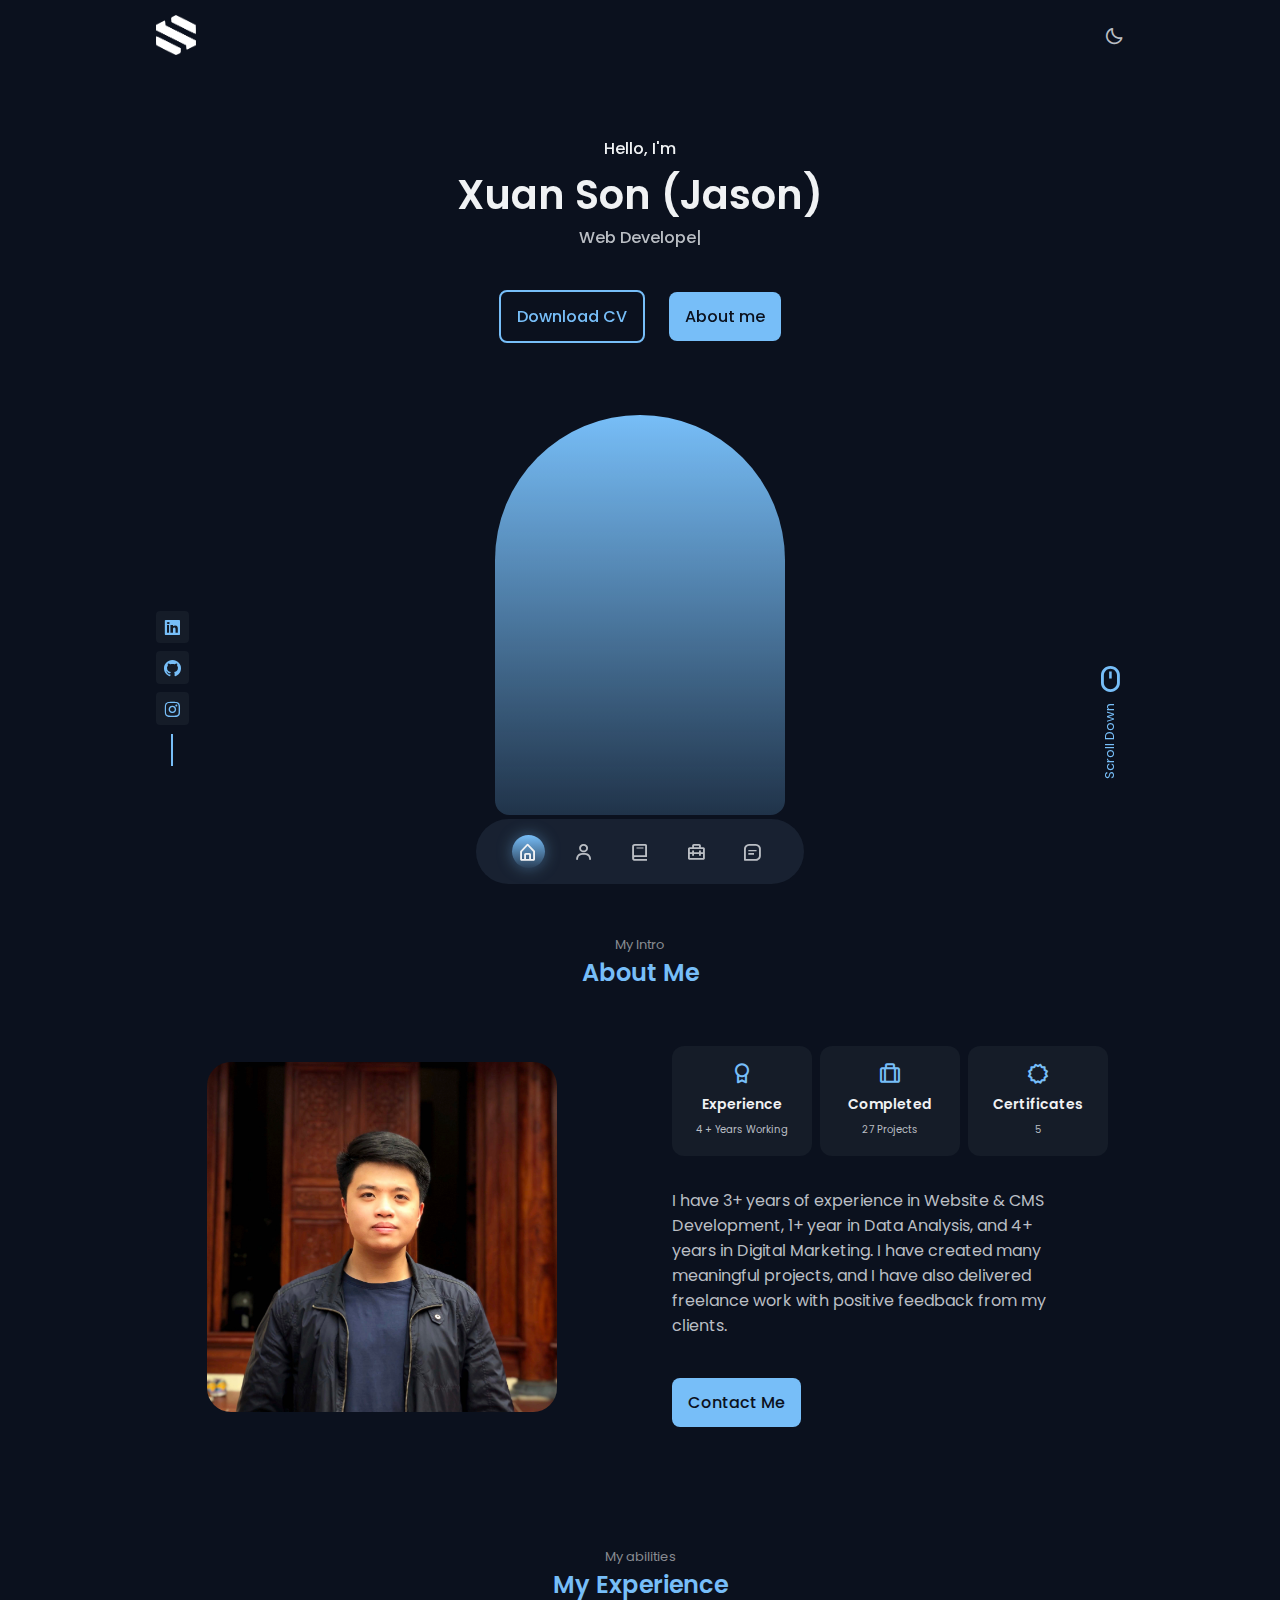
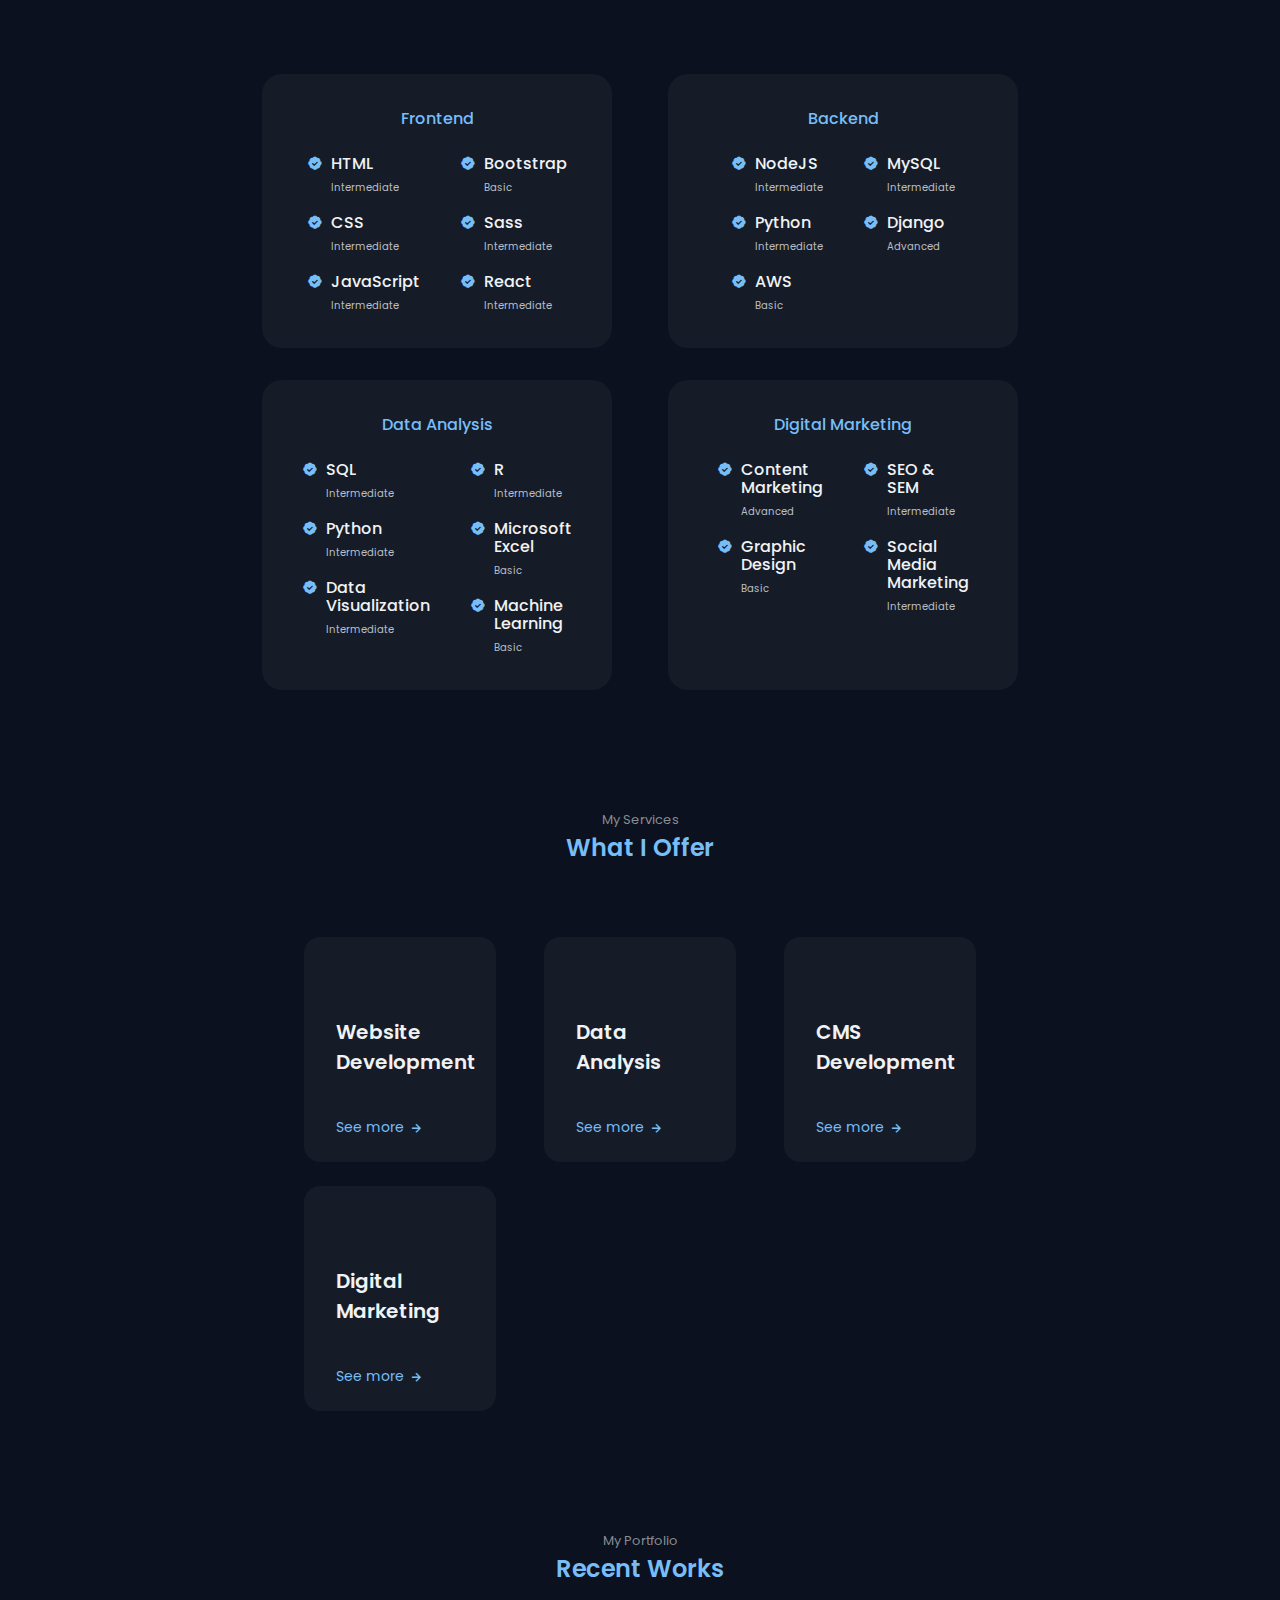
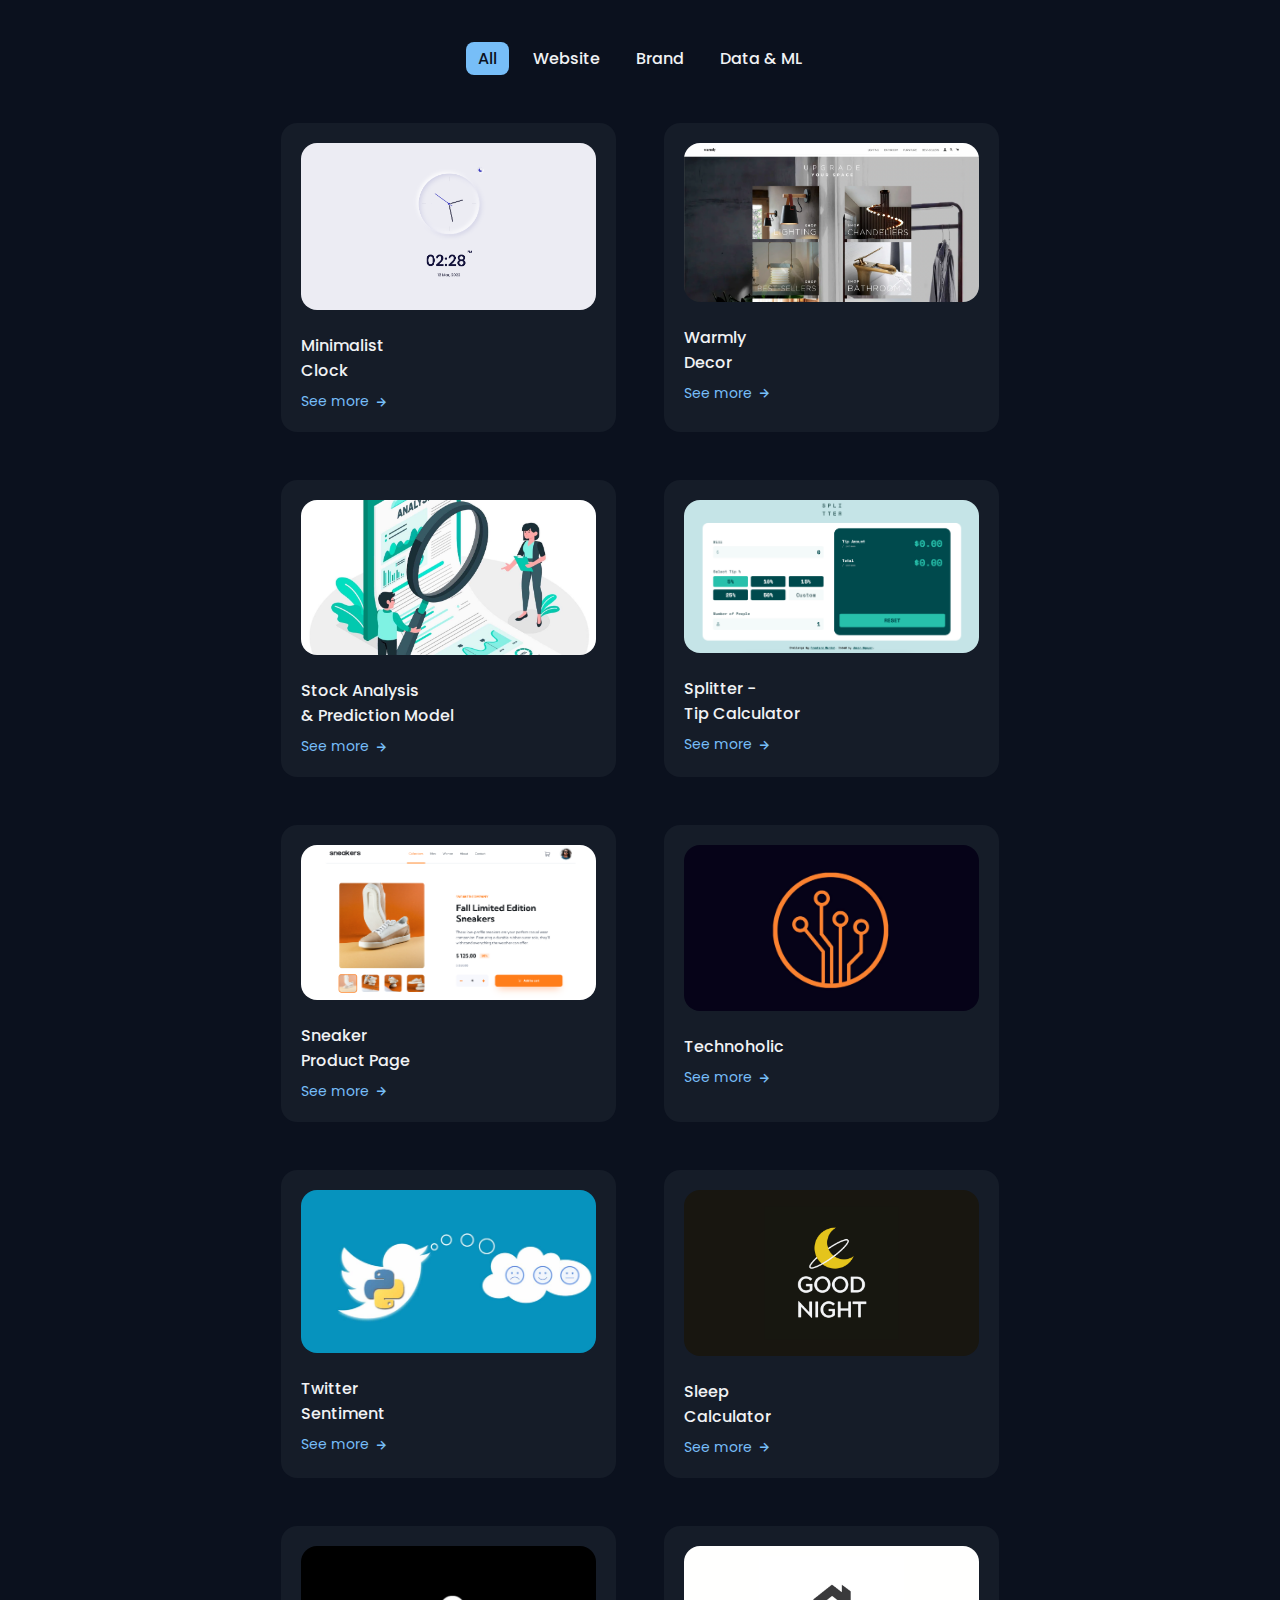
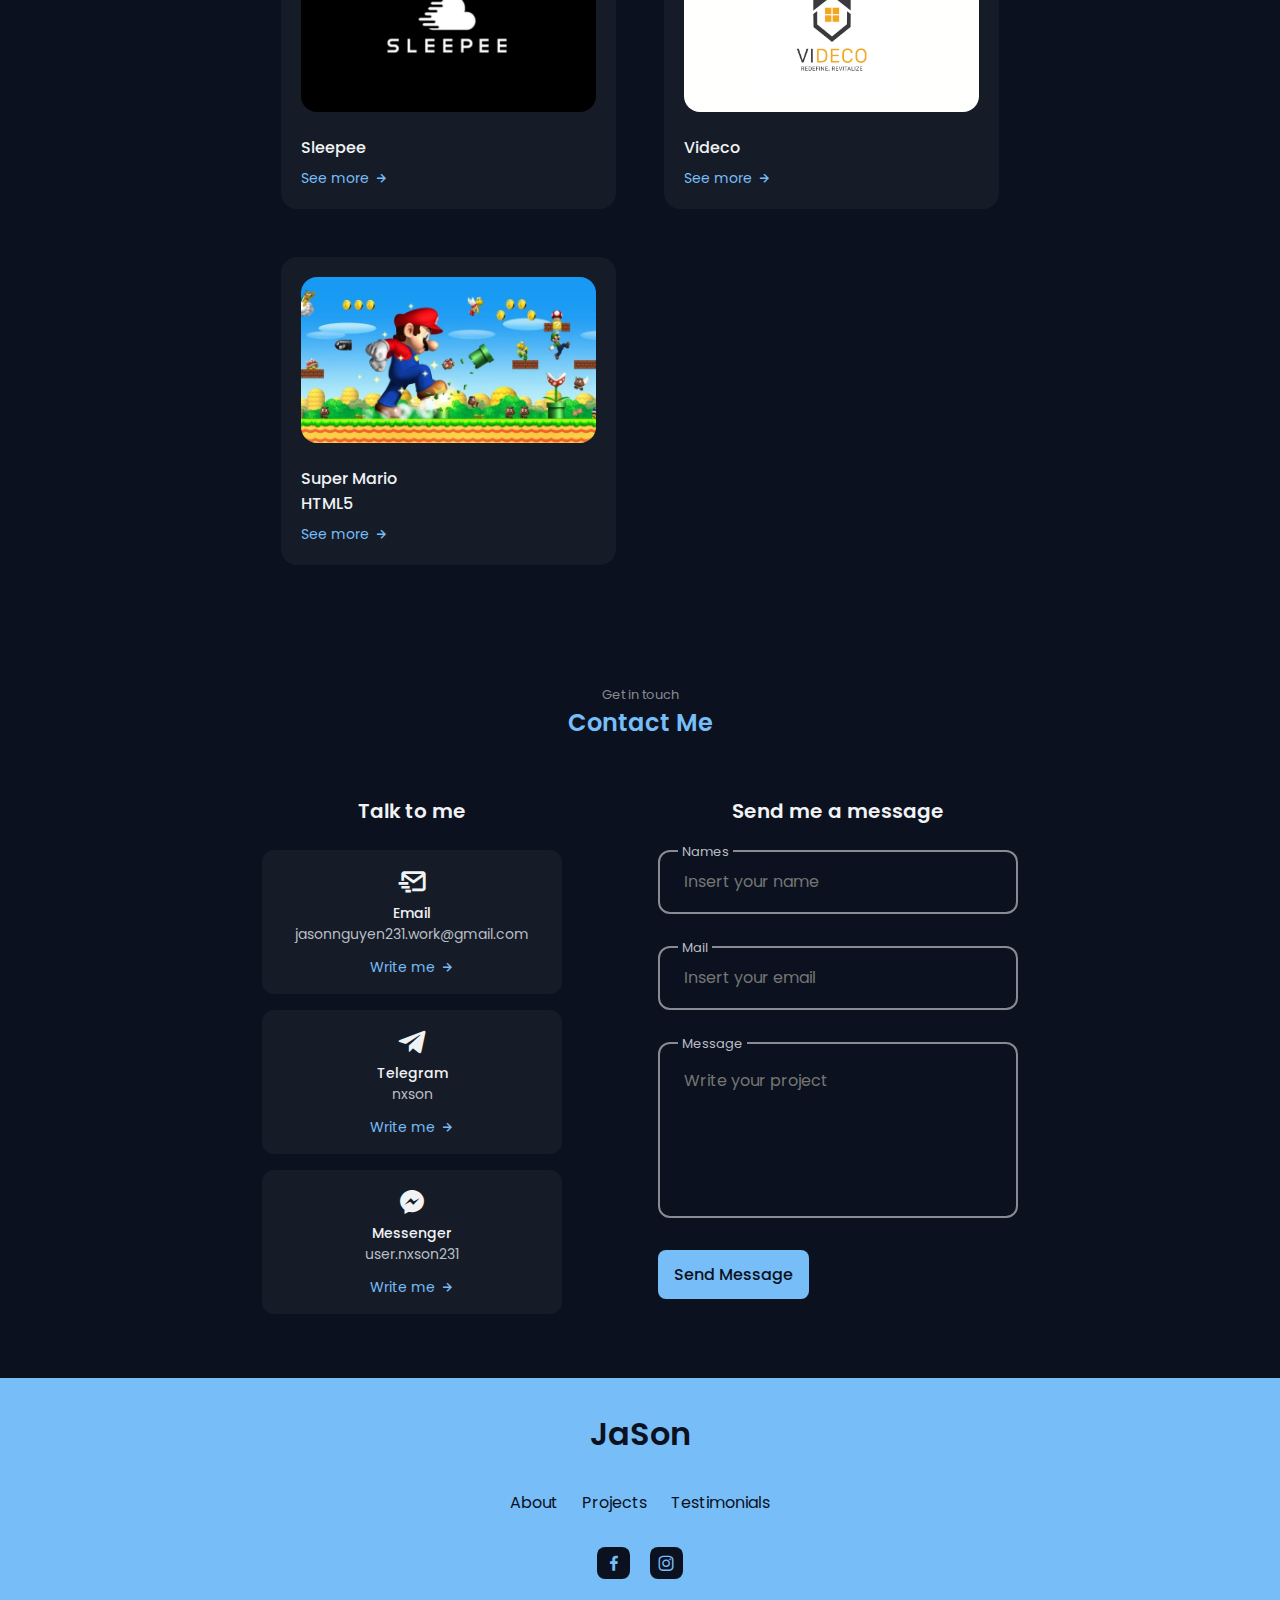
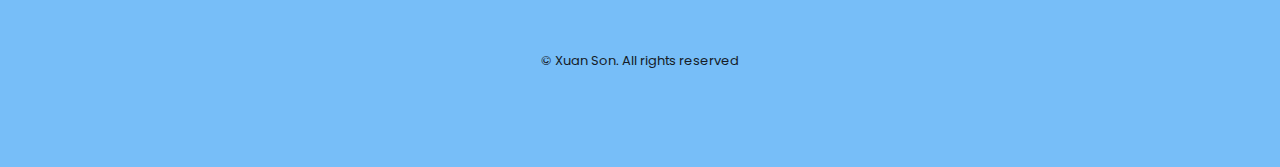
==== index.html @ ab3442dd "new portfolio" ====
<!DOCTYPE html>
<html lang="en">

<head>
    <meta charset="UTF-8">
    <meta name="viewport" content="width=device-width, initial-scale=1.0">


    <!--=============== FAVICON ===============-->
    <link rel="shortcut icon" href="assets/img/favicon.png" type="image/x-icon">

    <!--=============== BOXICONS ===============-->
    <link href='https://unpkg.com/boxicons@2.1.1/css/boxicons.min.css' rel='stylesheet'>

    <!--=============== SWIPER CSS ===============-->
    <link rel="stylesheet" href="assets/css/swiper-bundle.min.css">

    <!--=============== CSS ===============-->
    <link rel="stylesheet" href="assets/css/styles.css">

    <title> Xuan Son (Jason) </title>
</head>

<body>
    <!--=============== HEADER ===============-->
    <header class="header" id="header">
        <nav class="nav container">
            <a href="#" class="nav__logo">
                <div class="logo__img">
                    <img src="assets/img/logoS.png" alt="logo" class="logo">
                </div>
            </a>
            <div class="nav__menu">
                <ul class="nav__list">
                    <li class="nav__item">
                        <a href="#home" class="nav__link active-link">
                            <i class='bx bx-home-alt nav__icon'></i>
                        </a>
                    </li>

                    <li class="nav__item">
                        <a href="#about" class="nav__link">
                            <i class='bx bx-user nav__icon'></i>
                        </a>
                    </li>

                    <li class="nav__item">
                        <a href="#skills" class="nav__link">
                            <i class='bx bx-book nav__icon'></i>
                        </a>
                    </li>

                    <li class="nav__item">
                        <a href="#work" class="nav__link">
                            <i class='bx bx-briefcase-alt-2 nav__icon'></i>
                        </a>
                    </li>

                    <li class="nav__item">
                        <a href="#contact" class="nav__link">
                            <i class='bx bx-message-square-detail nav__icon'></i>
                        </a>
                    </li>
                </ul>
            </div>

            <!-- Theme change button -->
            <i class='bx bx-moon change-theme' id="theme-button"></i>
        </nav>
    </header>

    <!--=============== MAIN ===============-->
    <main class="main">
        <!--=============== HOME ===============-->
        <section class="home section" id="home">
            <div class="home__container container grid">
                <div class="home__data">
                    <span class="home__greeting">Hello, I'm</span>
                    <h1 class="home__name">Xuan Son (Jason)</h1>
                    <h3 class="home__education"><span class="typing""></span></h3>

                    <div class=" home__buttons">
                            <!-- Insert your CV -->
                            <a download="" href="assets/pdf/CV.pdf" class="button button--ghost">
                                Download CV
                            </a>
                            <a href="#about" class="button">About me</a>
                </div>
            </div>

            <div class="home__handle">
                <!-- Insert your image, according to the example size of the portfolio -->
                <img src="" alt="" class="home__img">
            </div>

            <div class="home__social">
                <a href="https://www.linkedin.com/in/xu%C3%A2n-s%C6%A1n-nguy%E1%BB%85n-279649150/" target="_blank"
                    class="home__social-link">
                    <i class='bx bxl-linkedin-square'></i>
                </a>
                <a href="https://github.com/Son2301" target="_blank" class="home__social-link">
                    <i class='bx bxl-github'></i>
                </a>
                <a href="https://www.instagram.com/_nxson_/" target="_blank" class="home__social-link">
                    <i class='bx bxl-instagram'></i>
                </a>
            </div>

            <a href="#about" class="home__scroll">
                <i class='bx bx-mouse home__scroll-icon'></i>
                <span class="home__scroll-name">Scroll Down</span>
            </a>
            </div>
        </section>

        <!--=============== ABOUT ===============-->
        <section class="about section" id="about">
            <span class="section__subtitle">My Intro</span>
            <h2 class="section__title">About Me</h2>

            <div class="about__container container grid">
                <img src="assets/img/about.jpg" alt="" class="about__img">

                <div class="about__data">
                    <div class="about__info">
                        <div class="about__box">
                            <i class='bx bx-award about__icon'></i>
                            <h3 class="about__title">Experience</h3>
                            <span class="about__subtitle">4 + Years Working</span>
                        </div>

                        <div class="about__box">
                            <i class='bx bx-briefcase-alt about__icon'></i>
                            <h3 class="about__title">Completed</h3>
                            <span class="about__subtitle">27 Projects</span>
                        </div>

                        <div class="about__box">
                            <i class='bx bx-certification about__icon'></i>
                            <h3 class="about__title">Certificates</h3>
                            <span class="about__subtitle">5</span>
                        </div>
                    </div>

                    <p class="about__description">
                        I have 3+ years of experience in Website & CMS Development, 1+ year in Data Analysis, and 4+
                        years in Digital Marketing. I have created many meaningful projects, and I have also delivered
                        freelance work with positive feedback from my clients.
                    </p>

                    <a href="#contact" class="button">Contact Me</a>
                </div>
            </div>
        </section>

        <!--=============== SKILLS ===============-->
        <section class="skills section" id="skills">
            <span class="section__subtitle">My abilities</span>
            <h2 class="section__title">My Experience</h2>

            <div class="skills__container container grid">
                <div class="skills__content">
                    <h3 class="skills__title">Frontend</h3>

                    <div class="skills__box">
                        <div class="skills__group">
                            <div class="skills__data">
                                <i class='bx bxs-badge-check'></i>

                                <div>
                                    <h3 class="skills__name">HTML</h3>
                                    <span class="skills__level">Intermediate</span>
                                </div>
                            </div>

                            <div class="skills__data">
                                <i class='bx bxs-badge-check'></i>

                                <div>
                                    <h3 class="skills__name">CSS</h3>
                                    <span class="skills__level">Intermediate</span>
                                </div>
                            </div>

                            <div class="skills__data">
                                <i class='bx bxs-badge-check'></i>

                                <div>
                                    <h3 class="skills__name">JavaScript</h3>
                                    <span class="skills__level">Intermediate</span>
                                </div>
                            </div>
                        </div>

                        <div class="skills__group">
                            <div class="skills__data">
                                <i class='bx bxs-badge-check'></i>

                                <div>
                                    <h3 class="skills__name">Bootstrap</h3>
                                    <span class="skills__level">Basic</span>
                                </div>
                            </div>

                            <div class="skills__data">
                                <i class='bx bxs-badge-check'></i>

                                <div>
                                    <h3 class="skills__name">Sass</h3>
                                    <span class="skills__level">Intermediate</span>
                                </div>
                            </div>

                            <div class="skills__data">
                                <i class='bx bxs-badge-check'></i>

                                <div>
                                    <h3 class="skills__name">React</h3>
                                    <span class="skills__level">Intermediate</span>
                                </div>
                            </div>
                        </div>
                    </div>
                </div>

                <div class="skills__content">
                    <h3 class="skills__title">Backend</h3>

                    <div class="skills__box">
                        <div class="skills__group">

                            <div class="skills__data">
                                <i class='bx bxs-badge-check'></i>

                                <div>
                                    <h3 class="skills__name">NodeJS</h3>
                                    <span class="skills__level">Intermediate</span>
                                </div>
                            </div>

                            <div class="skills__data">
                                <i class='bx bxs-badge-check'></i>

                                <div>
                                    <h3 class="skills__name">Python</h3>
                                    <span class="skills__level">Intermediate</span>
                                </div>
                            </div>

                            <div class="skills__data">
                                <i class='bx bxs-badge-check'></i>

                                <div>
                                    <h3 class="skills__name">AWS</h3>
                                    <span class="skills__level">Basic</span>
                                </div>
                            </div>
                        </div>

                        <div class="skills__group">
                            <div class="skills__data">
                                <i class='bx bxs-badge-check'></i>

                                <div>
                                    <h3 class="skills__name">MySQL</h3>
                                    <span class="skills__level">Intermediate</span>
                                </div>
                            </div>

                            <div class="skills__data">
                                <i class='bx bxs-badge-check'></i>

                                <div>
                                    <h3 class="skills__name">Django</h3>
                                    <span class="skills__level">Advanced</span>
                                </div>
                            </div>
                        </div>
                    </div>
                </div>

                <div class="skills__content">
                    <h3 class="skills__title">Data Analysis</h3>

                    <div class="skills__box">
                        <div class="skills__group">

                            <div class="skills__data">
                                <i class='bx bxs-badge-check'></i>

                                <div>
                                    <h3 class="skills__name">SQL</h3>
                                    <span class="skills__level">Intermediate</span>
                                </div>
                            </div>

                            <div class="skills__data">
                                <i class='bx bxs-badge-check'></i>

                                <div>
                                    <h3 class="skills__name">Python</h3>
                                    <span class="skills__level">Intermediate</span>
                                </div>
                            </div>

                            <div class="skills__data">
                                <i class='bx bxs-badge-check'></i>

                                <div>
                                    <h3 class="skills__name">Data Visualization</h3>
                                    <span class="skills__level">Intermediate</span>
                                </div>
                            </div>
                        </div>

                        <div class="skills__group">
                            <div class="skills__data">
                                <i class='bx bxs-badge-check'></i>

                                <div>
                                    <h3 class="skills__name">R</h3>
                                    <span class="skills__level">Intermediate</span>
                                </div>
                            </div>

                            <div class="skills__data">
                                <i class='bx bxs-badge-check'></i>

                                <div>
                                    <h3 class="skills__name">Microsoft Excel</h3>
                                    <span class="skills__level">Basic</span>
                                </div>
                            </div>

                            <div class="skills__data">
                                <i class='bx bxs-badge-check'></i>

                                <div>
                                    <h3 class="skills__name">Machine Learning</h3>
                                    <span class="skills__level">Basic</span>
                                </div>
                            </div>
                        </div>


                    </div>
                </div>

                <div class="skills__content">
                    <h3 class="skills__title">Digital Marketing</h3>

                    <div class="skills__box">
                        <div class="skills__group">

                            <div class="skills__data">
                                <i class='bx bxs-badge-check'></i>

                                <div>
                                    <h3 class="skills__name">Content Marketing</h3>
                                    <span class="skills__level">Advanced</span>
                                </div>
                            </div>

                            <div class="skills__data">
                                <i class='bx bxs-badge-check'></i>

                                <div>
                                    <h3 class="skills__name">Graphic Design</h3>
                                    <span class="skills__level">Basic</span>
                                </div>
                            </div>
                        </div>

                        <div class="skills__group">
                            <div class="skills__data">
                                <i class='bx bxs-badge-check'></i>

                                <div>
                                    <h3 class="skills__name">SEO & SEM</h3>
                                    <span class="skills__level">Intermediate</span>
                                </div>
                            </div>

                            <div class="skills__data">
                                <i class='bx bxs-badge-check'></i>

                                <div>
                                    <h3 class="skills__name">Social Media Marketing</h3>
                                    <span class="skills__level">Intermediate</span>
                                </div>
                            </div>
                        </div>
                    </div>
                </div>

            </div>
        </section>

        <!--=============== SERVICES ===============-->
        <section class="services section">
            <span class="section__subtitle">My Services</span>
            <h2 class="section__title">What I Offer</h2>

            <div class="services__container container grid">
                <div class="services__card">
                    <h3 class="services__title">Website <br> Development</h3>

                    <span class="services__button">
                        See more <i class='bx bx-right-arrow-alt services__icon'></i>
                    </span>

                    <div class="services__modal">
                        <div class="services__modal-content">
                            <i class='bx bx-x services__modal-close'></i>

                            <h3 class="services__modal-title">Website Development</h3>
                            <p class="services__modal-description">
                                Service with more than 3 years of experience.
                                Providing quality work to clients and companies.
                            </p>

                            <ul class="services__modal-list">
                                <li class="services__modal-item">
                                    <i class='bx bx-check services__modal-icon'></i>
                                    <p class="services__modal-info">
                                        Responsive Webpages.
                                    </p>
                                </li>

                                <li class="services__modal-item">
                                    <i class='bx bx-check services__modal-icon'></i>
                                    <p class="services__modal-info">
                                        Web Design tailors to branding & products.
                                    </p>
                                </li>

                                <li class="services__modal-item">
                                    <i class='bx bx-check services__modal-icon'></i>
                                    <p class="services__modal-info">
                                        UI/UX element interactions.
                                    </p>
                                </li>

                                <li class="services__modal-item">
                                    <i class='bx bx-check services__modal-icon'></i>
                                    <p class="services__modal-info">
                                        Scalable & Customizable Website.
                                    </p>
                                </li>

                                <li class="services__modal-item">
                                    <i class='bx bx-check services__modal-icon'></i>
                                    <p class="services__modal-info">
                                        Design and mockups of products for companies.
                                    </p>
                                </li>
                            </ul>
                        </div>
                    </div>
                </div>

                <div class="services__card">
                    <h3 class="services__title">Data <br> Analysis</h3>

                    <span class="services__button">
                        See more <i class='bx bx-right-arrow-alt services__icon'></i>
                    </span>

                    <div class="services__modal">
                        <div class="services__modal-content">
                            <i class='bx bx-x services__modal-close'></i>

                            <h3 class="services__modal-title">Data Analysis</h3>
                            <p class="services__modal-description">
                                Providing in-depth analysis & reports with the latest tools
                            </p>

                            <ul class="services__modal-list">
                                <li class="services__modal-item">
                                    <i class='bx bx-check services__modal-icon'></i>
                                    <p class="services__modal-info">
                                        Data Cleaning.
                                    </p>
                                </li>

                                <li class="services__modal-item">
                                    <i class='bx bx-check services__modal-icon'></i>
                                    <p class="services__modal-info">
                                        Precise & Professional Visualization.
                                    </p>
                                </li>

                                <li class="services__modal-item">
                                    <i class='bx bx-check services__modal-icon'></i>
                                    <p class="services__modal-info">
                                        Developing, implementing and maintaining databases.
                                    </p>
                                </li>

                                <li class="services__modal-item">
                                    <i class='bx bx-check services__modal-icon'></i>
                                    <p class="services__modal-info">
                                        Analyzing, interpreting the data and identifying the problems.
                                    </p>
                                </li>

                                <li class="services__modal-item">
                                    <i class='bx bx-check services__modal-icon'></i>
                                    <p class="services__modal-info">
                                        Providing practical solutions.
                                    </p>
                                </li>
                            </ul>
                        </div>
                    </div>
                </div>

                <div class="services__card">
                    <h3 class="services__title">CMS <br> Development</h3>

                    <span class="services__button">
                        See more <i class='bx bx-right-arrow-alt services__icon'></i>
                    </span>

                    <div class="services__modal">
                        <div class="services__modal-content">
                            <i class='bx bx-x services__modal-close'></i>

                            <h3 class="services__modal-title">CMS Development</h3>
                            <p class="services__modal-description">
                                Working on different platforms such as: Wordpress, Shopify, Wix, etc.
                            </p>

                            <ul class="services__modal-list">
                                <li class="services__modal-item">
                                    <i class='bx bx-check services__modal-icon'></i>
                                    <p class="services__modal-info">
                                        Developing fully functional & responsive website.
                                    </p>
                                </li>

                                <li class="services__modal-item">
                                    <i class='bx bx-check services__modal-icon'></i>
                                    <p class="services__modal-info">
                                        Web Design using available or custom themes.
                                    </p>
                                </li>

                                <li class="services__modal-item">
                                    <i class='bx bx-check services__modal-icon'></i>
                                    <p class="services__modal-info">
                                        SEO friendly webpages.
                                    </p>
                                </li>

                                <li class="services__modal-item">
                                    <i class='bx bx-check services__modal-icon'></i>
                                    <p class="services__modal-info">
                                        Future support available.
                                    </p>
                                </li>
                            </ul>
                        </div>
                    </div>
                </div>

                <div class="services__card">
                    <h3 class="services__title">Digital <br> Marketing</h3>

                    <span class="services__button">
                        See more <i class='bx bx-right-arrow-alt services__icon'></i>
                    </span>

                    <div class="services__modal">
                        <div class="services__modal-content">
                            <i class='bx bx-x services__modal-close'></i>

                            <h3 class="services__modal-title">Digital Marketing</h3>
                            <p class="services__modal-description">
                                Delivering quality marketing campaign for businesses in the digital world.
                            </p>

                            <ul class="services__modal-list">
                                <li class="services__modal-item">
                                    <i class='bx bx-check services__modal-icon'></i>
                                    <p class="services__modal-info">
                                        Identifying trends and insights.
                                    </p>
                                </li>

                                <li class="services__modal-item">
                                    <i class='bx bx-check services__modal-icon'></i>
                                    <p class="services__modal-info">
                                        Allocating marketing finance & investments.
                                    </p>
                                </li>

                                <li class="services__modal-item">
                                    <i class='bx bx-check services__modal-icon'></i>
                                    <p class="services__modal-info">
                                        Managing & Optimizing content & content formats (Blog, Videos, etc.).
                                    </p>
                                </li>

                                <li class="services__modal-item">
                                    <i class='bx bx-check services__modal-icon'></i>
                                    <p class="services__modal-info">
                                        Designing branding suite (logo, color palette, etc.) .
                                    </p>
                                </li>

                                <li class="services__modal-item">
                                    <i class='bx bx-check services__modal-icon'></i>
                                    <p class="services__modal-info">
                                        Analyzing & Implementing metrics.
                                    </p>
                                </li>

                                <li class="services__modal-item">
                                    <i class='bx bx-check services__modal-icon'></i>
                                    <p class="services__modal-info">
                                        Prioritizing sales & customer experience.
                                    </p>
                                </li>
                            </ul>
                        </div>
                    </div>
                </div>
            </div>
        </section>

        <!--=============== WORK ===============-->
        <section class="work section" id="work">
            <span class="section__subtitle">My Portfolio</span>
            <h2 class="section__title">Recent Works</h2>

            <div class="work__filters">
                <span class="work__item active-work" data-filter='all'>All</span>
                <span class="work__item" data-filter='.web'>Website</span>
                <span class="work__item" data-filter='.brand'>Brand</span>
                <span class="work__item" data-filter='.data'>Data & ML</span>
            </div>

            <div class="work__container container grid">

                <!-- Project -->

                <div class="work__card mix web">
                    <img src="assets/img/project/clock.png" alt="" class="work__img">
                    <h3 class="work__title">Minimalist <br> Clock</h3>

                    <span class="services__button">
                        See more <i class='bx bx-right-arrow-alt services__icon'></i>
                    </span>

                    <div class="services__modal">
                        <div class="services__modal-content">
                            <i class='bx bx-x services__modal-close'></i>

                            <h3 class="services__modal-title">Minimalist Clock (2022)</h3>
                            <p class="services__modal-description">
                                A simple website displaying a minimalist clock that tells the exact time and date.
                            </p>

                            <ul class="services__modal-list">
                                <li class="services__modal-item">
                                    <i class='bx bx-bullseye services__modal-icon'></i>
                                    <p class="services__modal-info">
                                        I was able to practice Sass and minimalist designing principles
                                    </p>
                                </li>

                                <li class="services__modal-item">
                                    <i class='bx bx-link services__modal-icon'></i>
                                    <p class="services__modal-info">
                                        <a href="assets/project/clock/index.html">Visit</a>
                                    </p>
                                </li>
                            </ul>
                        </div>
                    </div>
                </div>


                <!-- Project -->

                <div class="work__card mix brand web">
                    <img src="assets/img/project/warmly.png" alt="" class="work__img">
                    <h3 class="work__title">Warmly <br> Decor</h3>

                    <span class="services__button">
                        See more <i class='bx bx-right-arrow-alt services__icon'></i>
                    </span>

                    <div class="services__modal">
                        <div class="services__modal-content">
                            <i class='bx bx-x services__modal-close'></i>

                            <h3 class="services__modal-title">Warmly Decor (Since 2020)</h3>
                            <p class="services__modal-description">
                                Co-founding this decor & furniture e-commerce website with a friend of mine, Warmly
                                Decor was quite an experience for us.
                                <br>Gruelling? Yes.
                                <br>Depressing? Yes.
                                <br>But we sure did learn a lot from running this business.
                            </p>

                            <ul class="services__modal-list">
                                <li class="services__modal-item">
                                    <i class='bx bx-bullseye services__modal-icon'></i>
                                    <p class="services__modal-info">
                                        This experience equipped us management, digital marketing, business finance,
                                        and website development skills.
                                    </p>
                                </li>

                                <li class="services__modal-item">
                                    <i class='bx bxl-pinterest services__modal-icon'></i>
                                    <p class="services__modal-info">
                                        <a href="https://www.pinterest.com/warmlydecor/_created/">Pinterest</a>
                                    </p>
                                </li>

                                <li class="services__modal-item">
                                    <i class='bx bx-link services__modal-icon'></i>
                                    <p class="services__modal-info">
                                        <a href="https://warmlydecor.com/">Website</a>
                                    </p>
                                </li>


                            </ul>
                        </div>
                    </div>
                </div>

                <!-- Project -->

                <div class="work__card mix data">
                    <img src="assets/img/project/stock.jpeg" alt="" class="work__img">
                    <h3 class="work__title">Stock Analysis <br> & Prediction Model</h3>

                    <span class="services__button">
                        See more <i class='bx bx-right-arrow-alt services__icon'></i>
                    </span>

                    <div class="services__modal">
                        <div class="services__modal-content">
                            <i class='bx bx-x services__modal-close'></i>

                            <h3 class="services__modal-title">Stock Analysis & <br> Prediction Model (2021)</h3>
                            <p class="services__modal-description">
                                My first machine learning project.
                                <br> Thoughts? Fun and Ferocious
                            </p>

                            <ul class="services__modal-list">
                                <li class="services__modal-item">
                                    <i class='bx bx-bullseye services__modal-icon'></i>
                                    <p class="services__modal-info">
                                        I learned how to make analyzing & predicting model using basic frameworks.
                                    </p>
                                </li>

                                <li class="services__modal-item">
                                    <i class='bx bxl-github services__modal-icon'></i>
                                    <p class="services__modal-info">
                                        <a href="https://github.com/Son2301/Stock-Analysis">Github</a>
                                    </p>
                                </li>


                            </ul>
                        </div>
                    </div>
                </div>


                <!-- Project -->

                <div class="work__card mix web">
                    <img src="assets/img/project/splitter.png" alt="" class="work__img">
                    <h3 class="work__title">Splitter - <br>Tip Calculator</h3>

                    <span class="services__button">
                        See more <i class='bx bx-right-arrow-alt services__icon'></i>
                    </span>

                    <div class="services__modal">
                        <div class="services__modal-content">
                            <i class='bx bx-x services__modal-close'></i>

                            <h3 class="services__modal-title">Splitter (2021)</h3>
                            <p class="services__modal-description">
                                A challenge from the Frontend Mentor.
                                <br>It was quite an experience building this and I sure have learned a lot from it.
                            </p>

                            <ul class="services__modal-list">
                                <li class="services__modal-item">
                                    <i class='bx bx-bullseye services__modal-icon'></i>
                                    <p class="services__modal-info">
                                        I was able to further develop my web design skill.
                                    </p>
                                </li>

                                <li class="services__modal-item">
                                    <i class='bx bx-link services__modal-icon'></i>
                                    <p class="services__modal-info">
                                        <a href="assets/project/splitter/index.html">Visit</a>
                                    </p>
                                </li>
                            </ul>
                        </div>
                    </div>
                </div>

                <!-- Project -->

                <div class="work__card mix web">
                    <img src="assets/img/project/sneaker.png" alt="" class="work__img">
                    <h3 class="work__title">Sneaker <br> Product Page</h3>

                    <span class="services__button">
                        See more <i class='bx bx-right-arrow-alt services__icon'></i>
                    </span>

                    <div class="services__modal">
                        <div class="services__modal-content">
                            <i class='bx bx-x services__modal-close'></i>

                            <h3 class="services__modal-title">Sneaker Product Page (2020)</h3>
                            <p class="services__modal-description">
                                I developed the main product page of an e-commerce website selling sneakers.
                                <br>This project was a milestone in my web developing journey.
                            </p>

                            <ul class="services__modal-list">
                                <li class="services__modal-item">
                                    <i class='bx bx-bullseye services__modal-icon'></i>
                                    <p class="services__modal-info">
                                        I learned the basic concept of designing and developing an e-commerce website
                                        aiming specific audience.
                                    </p>
                                </li>

                                <li class="services__modal-item">
                                    <i class='bx bx-link services__modal-icon'></i>
                                    <p class="services__modal-info">
                                        <a href="assets/project/sneaker/index.html">Visit</a>
                                    </p>
                                </li>
                            </ul>
                        </div>
                    </div>
                </div>


                <div class="work__card mix brand">
                    <img src="assets/img/project/technoholic.png" alt="" class="work__img">
                    <h3 class="work__title">Technoholic</h3>

                    <span class="services__button">
                        See more <i class='bx bx-right-arrow-alt services__icon'></i>
                    </span>

                    <div class="services__modal">
                        <div class="services__modal-content">
                            <i class='bx bx-x services__modal-close'></i>

                            <h3 class="services__modal-title">Technoholic (Since 2018)</h3>
                            <p class="services__modal-description">
                                An Instagram page & blog about technology around us.
                            </p>

                            <ul class="services__modal-list">
                                <li class="services__modal-item">
                                    <i class='bx bx-bullseye services__modal-icon'></i>
                                    <p class="services__modal-info">
                                        I learned how to run and grow a social media profile.
                                    </p>
                                </li>

                                <li class="services__modal-item">
                                    <i class='bx bxl-instagram services__modal-icon'></i>
                                    <p class="services__modal-info">
                                        <a href="https://www.instagram.com/_technoholic_/">Instagram</a>
                                    </p>
                                </li>

                                <li class="services__modal-item">
                                    <i class='bx bxl-wix services__modal-icon'></i>
                                    <p class="services__modal-info">
                                        <a href="https://technoholicblog.wixsite.com/technoholic">Blog</a>
                                    </p>
                                </li>


                            </ul>
                        </div>
                    </div>
                </div>

                <!-- Project -->

                <div class="work__card mix data">
                    <img src="assets/img/project/twitter.png" alt="" class="work__img">
                    <h3 class="work__title">Twitter <br> Sentiment</h3>

                    <span class="services__button">
                        See more <i class='bx bx-right-arrow-alt services__icon'></i>
                    </span>

                    <div class="services__modal">
                        <div class="services__modal-content">
                            <i class='bx bx-x services__modal-close'></i>

                            <h3 class="services__modal-title">Twitter Sentiment (2021)</h3>
                            <p class="services__modal-description">
                                This project will always be a joy to work on
                                <br>...if you possess an iron will.
                            </p>

                            <ul class="services__modal-list">
                                <li class="services__modal-item">
                                    <i class='bx bx-bullseye services__modal-icon'></i>
                                    <p class="services__modal-info">
                                        I learned all the factors required in a great sentiment program (algorithms,
                                        frameworks, etc.).
                                    </p>
                                </li>

                                <li class="services__modal-item">
                                    <i class='bx bxl-github services__modal-icon'></i>
                                    <p class="services__modal-info">
                                        <a href="https://github.com/Son2301/Twitter-Sentiment">Github</a>
                                    </p>
                                </li>


                            </ul>
                        </div>
                    </div>
                </div>


                <!-- Project -->

                <div class="work__card mix web">
                    <img src="assets/img/project/sleep.png" alt="" class="work__img">
                    <h3 class="work__title">Sleep <br> Calculator</h3>

                    <span class="services__button">
                        See more <i class='bx bx-right-arrow-alt services__icon'></i>
                    </span>

                    <div class="services__modal">
                        <div class="services__modal-content">
                            <i class='bx bx-x services__modal-close'></i>

                            <h3 class="services__modal-title">Sleep Calculator (2019)</h3>
                            <p class="services__modal-description">
                                A Web App calculating ideal sleeping time.
                            </p>

                            <ul class="services__modal-list">
                                <li class="services__modal-item">
                                    <i class='bx bx-bullseye services__modal-icon'></i>
                                    <p class="services__modal-info">
                                        I learned basic JS scripting and basic layout element.
                                    </p>
                                </li>

                                <li class="services__modal-item">
                                    <i class='bx bx-link services__modal-icon'></i>
                                    <p class="services__modal-info">
                                        <a href="assets/project/sleep/index.html">Visit</a>
                                    </p>
                                </li>


                            </ul>
                        </div>
                    </div>
                </div>


                <!-- Project -->

                <div class="work__card mix brand">
                    <img src="assets/img/project/sleepee.png" alt="" class="work__img">
                    <h3 class="work__title">Sleepee</h3>

                    <span class="services__button">
                        See more <i class='bx bx-right-arrow-alt services__icon'></i>
                    </span>

                    <div class="services__modal">
                        <div class="services__modal-content">
                            <i class='bx bx-x services__modal-close'></i>

                            <h3 class="services__modal-title">Sleepee (Since 2018)</h3>
                            <p class="services__modal-description">
                                My first e-commerce project.
                                <br>Ended up selling to another person.
                            </p>

                            <ul class="services__modal-list">
                                <li class="services__modal-item">
                                    <i class='bx bx-bullseye services__modal-icon'></i>
                                    <p class="services__modal-info">
                                        I learned the basics of digital marketing and web developing.
                                    </p>
                                </li>

                                <li class="services__modal-item">
                                    <i class='bx bxl-facebook services__modal-icon'></i>
                                    <p class="services__modal-info">
                                        <a href="https://www.facebook.com/sleepee111">Facebook Page</a>
                                    </p>
                                </li>


                            </ul>
                        </div>
                    </div>
                </div>

                <!-- Project -->

                <div class="work__card mix brand">
                    <img src="assets/img/project/videco.png" alt="" class="work__img">
                    <h3 class="work__title">Videco</h3>

                    <span class="services__button">
                        See more <i class='bx bx-right-arrow-alt services__icon'></i>
                    </span>

                    <div class="services__modal">
                        <div class="services__modal-content">
                            <i class='bx bx-x services__modal-close'></i>

                            <h3 class="services__modal-title">Videco (Since 2019)</h3>
                            <p class="services__modal-description">
                                My 2nd e-commerce project.
                                <br>Well, it wasn't a success, and there were definitely some valuable lessons to take.
                            </p>

                            <ul class="services__modal-list">
                                <li class="services__modal-item">
                                    <i class='bx bx-bullseye services__modal-icon'></i>
                                    <p class="services__modal-info">
                                        I learned how to better manage cash flow, customer-oriented marketing campaign,
                                        and the logistic behind a proper online business.

                                    </p>
                                </li>

                                <li class="services__modal-item">
                                    <i class='bx bx-link services__modal-icon'></i>
                                    <p class="services__modal-info">
                                        <a href="https://www.facebook.com/videcovn">Facebook Page</a>
                                    </p>
                                </li>


                            </ul>
                        </div>
                    </div>
                </div>


                <!-- Project -->

                <div class="work__card mix web">
                    <img src="assets/img/project/mario.png" alt="" class="work__img">
                    <h3 class="work__title">Super Mario <br> HTML5</h3>

                    <span class="services__button">
                        See more <i class='bx bx-right-arrow-alt services__icon'></i>
                    </span>

                    <div class="services__modal">
                        <div class="services__modal-content">
                            <i class='bx bx-x services__modal-close'></i>

                            <h3 class="services__modal-title">Super Mario HTML5 (2018)</h3>
                            <p class="services__modal-description">
                                A playful project that was built from the brick and mortal of my love to the Mario
                                franchise.
                            </p>

                            <ul class="services__modal-list">
                                <li class="services__modal-item">
                                    <i class='bx bx-bullseye services__modal-icon'></i>
                                    <p class="services__modal-info">
                                        I learned the basic concepts of building a web based game.
                                    </p>
                                </li>

                                <li class="services__modal-item">
                                    <i class='bx bx-link services__modal-icon'></i>
                                    <p class="services__modal-info">
                                        <a href="assets/project/mario/index.html">Visit</a> (only run on PC & Desktop)
                                    </p>
                                </li>


                            </ul>
                        </div>
                    </div>
                </div>
            </div>
        </section>

        <!--=============== TESTIMONIALS ===============-->
        <!-- <section class="testimonial section"> 
            <span class="section__subtitle">My clients say</span>
            <h2 class="section__title">Testimonial</h2>

            <div class="testimonial__container container swiper">
                <div class="swiper-wrapper">
                    <div class="testimonial__card swiper-slide">
                        <img src="assets/img/testimonial1.png" alt="" class="testimonial__img">

                        <h3 class="testimonial__name">Jhon Doe</h3>
                        <p class="testimonial__description">
                            A really good job, all aspects of the project were
                            followed step by step and with good results.
                        </p>
                    </div>

                    <div class="testimonial__card swiper-slide">
                        <img src="assets/img/testimonial2.png" alt="" class="testimonial__img">

                        <h3 class="testimonial__name">Paula Vusy</h3>
                        <p class="testimonial__description">
                            A really good job, all aspects of the project were
                            followed step by step and with good results.
                        </p>
                    </div>

                    <div class="testimonial__card swiper-slide">
                        <img src="assets/img/testimonial3.png" alt="" class="testimonial__img">

                        <h3 class="testimonial__name">Sara Cill</h3>
                        <p class="testimonial__description">
                            A really good job, all aspects of the project were
                            followed step by step and with good results.
                        </p>
                    </div>
                </div>

                <div class="swiper-pagination"></div>
            </div>
        </section>
-->
        <!--=============== CONTACT ===============-->
        <section class="contact section" id="contact">
            <span class="section__subtitle">Get in touch</span>
            <h2 class="section__title">Contact Me</h2>

            <div class="contact__container container grid">
                <div class="contact__content">
                    <h3 class="contact__title">Talk to me</h3>

                    <div class="contact__info">
                        <div class="contact__card">
                            <i class='bx bx-mail-send contact__card-icon'></i>
                            <h3 class="contact__card-title">Email</h3>
                            <span class="contact__card-data">jasonnguyen231.work@gmail.com</span>

                            <!-- Insert your original email -->
                            <a href="mailto:jasonnguyen231.work@gmail.com" target="_blank" class="contact__button">
                                Write me <i class='bx bx-right-arrow-alt contact__button-icon'></i>
                            </a>
                        </div>

                        <div class="contact__card">
                            <i class='bx bxl-telegram contact__card-icon'></i>
                            <h3 class="contact__card-title">Telegram</h3>
                            <span class="contact__card-data">nxson</span>

                            <!-- Insert a real number plus country code -->
                            <a href="https://t.me/nxson" target="_blank" class="contact__button">
                                Write me <i class='bx bx-right-arrow-alt contact__button-icon'></i>
                            </a>
                        </div>

                        <div class="contact__card">
                            <i class='bx bxl-messenger contact__card-icon'></i>
                            <h3 class="contact__card-title">Messenger</h3>
                            <span class="contact__card-data">user.nxson231</span>

                            <!-- Insert your brand name or profile -->
                            <a href="https://m.me/nxson231" target="_blank" class="contact__button">
                                Write me <i class='bx bx-right-arrow-alt contact__button-icon'></i>
                            </a>
                        </div>
                    </div>
                </div>

                <div class="contact__content">
                    <h3 class="contact__title">Send me a message</h3>

                    <form action="" class="contact__form">
                        <div class="contact__form-div">
                            <label class="contact__form-tag">Names</label>
                            <input type="text" placeholder="Insert your name" class="contact__form-input">
                        </div>

                        <div class="contact__form-div">
                            <label class="contact__form-tag">Mail</label>
                            <input type="email" placeholder="Insert your email" class="contact__form-input">
                        </div>

                        <div class="contact__form-div contact__form-area">
                            <label class="contact__form-tag">Message</label>
                            <textarea name="" id="" cols="30" rows="10" placeholder="Write your project"
                                class="contact__form-input"></textarea>
                        </div>

                        <button class="button">Send Message</button>
                    </form>
                </div>
            </div>
        </section>
    </main>

    <!--=============== FOOTER ===============-->
    <footer class="footer">
        <div class="footer__container container">
            <h1 class="footer__title">JaSon</h1>

            <ul class="footer__list">
                <li>
                    <a href="#about" class="footer__link">About</a>
                </li>
                <li>
                    <a href="#work" class="footer__link">Projects</a>
                </li>
                <li>
                    <a href="#testimonial" class="footer__link">Testimonials</a>
                </li>
            </ul>

            <ul class="footer__social">
                <a href="https://www.facebook.com/nxson231/" target="_blank" class="footer__social-link">
                    <i class='bx bxl-facebook'></i>
                </a>
                <a href="https://www.instagram.com/_nxson_/" target="_blank" class="footer__social-link">
                    <i class='bx bxl-instagram'></i>
                </a>
            </ul>

            <span class="footer__copy">
                &#169; Xuan Son. All rights reserved
            </span>
        </div>
    </footer>

    <!--=============== SCROLLREVEAL ===============-->
    <script src="assets/js/scrollreveal.min.js"></script>

    <!--=============== SWIPER JS ===============-->
    <script src="assets/js/swiper-bundle.min.js"></script>

    <!--=============== MIXITUP FILTER ===============-->
    <script src="assets/js/mixitup.min.js"></script>

    <!--=============== MAIN JS ===============-->
    <script src="assets/js/main.js"></script>

    <!--=============== Text Animation ===============-->

    <script src="assets/js/typed.js/typed.min.js"></script>
    <script type="text/javascript">
        var typed = new Typed('.typing', {
            strings: ["Web Developer", "Data Analyst", "Digital Marketer"],
            loop: true,
            typeSpeed: 50,
            backSpeed: 50
        });
    </script>
</body>

</html>
---- assets/css/styles.css ----
/*=============== GOOGLE FONTS ===============*/
@import url("https://fonts.googleapis.com/css2?family=Poppins:wght@400;500;600&display=swap");

/*=============== VARIABLES CSS ===============*/
:root {
  --header-height: 3.5rem;

  /*========== Colors ==========*/
  /*Color mode HSL(hue, saturation, lightness)*/
  /*
        Purple: hsl(250, 66%, 75%)
        Blue: hsl(207, 90%, 72%)
        Pink: hsl(356, 66%, 75%)
        Teal: hsl(174, 63%, 62%)
  */
  --first-hue: 207;
  --sat: 90%;
  --lig: 72%;
  --second-hue: 219;

  --first-color: hsl(var(--first-hue), var(--sat), var(--lig));
  --first-color-alt: hsl(var(--first-hue), var(--sat), 68%);
  /* -4% */
  --title-color: hsl(var(--second-hue), 15%, 95%);
  --text-color: hsl(var(--second-hue), 8%, 75%);
  --text-color-light: hsl(var(--second-hue), 4%, 55%);
  --body-color: hsl(var(--second-hue), 48%, 8%);
  --container-color: hsl(var(--second-hue), 32%, 12%);

  /*========== Font and typography ==========*/
  /*.5rem = 8px | 1rem = 16px ...*/
  --body-font: 'Poppins', sans-serif;
  --biggest-font-size: 2rem;
  --h1-font-size: 1.5rem;
  --h2-font-size: 1.25rem;
  --h3-font-size: 1rem;
  --normal-font-size: .938rem;
  --small-font-size: .813rem;
  --smaller-font-size: .75rem;
  --tiny-font-size: .625rem;

  /*========== Font weight ==========*/
  --font-medium: 500;
  --font-semibold: 600;

  /*========== z index ==========*/
  --z-tooltip: 10;
  --z-fixed: 100;
  --z-modal: 1000;
}

/* Responsive typography */
@media screen and (min-width: 968px) {
  :root {
    --biggest-font-size: 2.5rem;
    --h1-font-size: 2.25rem;
    --h2-font-size: 1.5rem;
    --h3-font-size: 1.25rem;
    --normal-font-size: 1rem;
    --small-font-size: .875rem;
    --smaller-font-size: .813rem;
  }
}

/*=============== BASE ===============*/
* {
  box-sizing: border-box;
  padding: 0;
  margin: 0;
}

html {
  scroll-behavior: smooth;
}

body,
button,
input,
textarea {
  font-family: var(--body-font);
  font-size: var(--normal-font-size);
}

body {
  background-color: var(--body-color);
  color: var(--text-color);
  transition: .4s;
  /* for light mode animation */
}

h1,
h2,
h3 {
  color: var(--title-color);
  font-weight: var(--font-semibold);
}

ul {
  list-style: none;
}

a {
  text-decoration: none;
}

button {
  cursor: pointer;
  border: none;
  outline: none;
}

img {
  max-width: 100%;
  height: auto;
}

/*=============== THEME ===============*/
.change-theme {
  font-size: 1.25rem;
  cursor: pointer;
  transition: .3s;
}

.change-theme:hover {
  color: var(--first-color);
}

/*========== Variables Light theme ==========*/
body.light-theme {
  --title-color: hsl(var(--second-hue), 15%, 15%);
  --text-color: hsl(var(--second-hue), 8%, 35%);
  --body-color: hsl(var(--second-hue), 100%, 99%);
  --container-color: #fff;
}

/*========== 
    Color changes in some parts of 
    the website, in light theme
==========*/
.light-theme .scroll-header {
  box-shadow: 0 2px 4px hsla(0, 0%, 1%, .1);
}

.light-theme .nav__menu {
  background-color: hsla(var(--second-hue), 32%, 90%, .8);
}

.light-theme .section__subtitle {
  color: var(--text-color);
}

.light-theme .logo {
  filter: invert(1);
}

.light-theme .home__social-link {
  box-shadow: 0 2px 8px hsla(var(--second-hue), 48%, 8%, .1);
}

.light-theme .home__social::after,
.light-theme .footer__social-link {
  background-color: var(--title-color);
}

.light-theme .home__social-link,
.light-theme .home__scroll,
.light-theme .button,
.light-theme .button:hover,
.light-theme .active-work,
.light-theme .footer__title,
.light-theme .footer__link,
.light-theme .footer__copy {
  color: var(--title-color);
}

.light-theme .about__box {
  box-shadow: 0 2px 8px hsla(var(--second-hue), 48%, 8%, .1);
}

.light-theme .skills__content,
.light-theme .services__card,
.light-theme .work__card,
.light-theme .testimonial__card,
.light-theme .contact__card {
  box-shadow: 0 2px 16px hsla(var(--second-hue), 48%, 8%, .1);
}

.light-theme::-webkit-scrollbar {
  background-color: hsl(var(--second-hue), 8%, 66%);
}

.light-theme::-webkit-scrollbar-thumb {
  background-color: hsl(var(--second-hue), 8%, 54%);
}

.light-theme::-webkit-scrollbar-thumb:hover {
  background-color: hsl(var(--second-hue), 8%, 44%);
}

/*=============== REUSABLE CSS CLASSES ===============*/
.container {
  max-width: 968px;
  margin-left: 1rem;
  margin-right: 1rem;
}

.grid {
  display: grid;
  gap: 1.25rem;
}

.main {
  overflow: hidden;
}

.section {
  padding: 4.5rem 0 1rem;
}

.section__title,
.section__subtitle {
  text-align: center;
}

.section__title {
  font-size: var(--h2-font-size);
  color: var(--first-color);
  margin-bottom: 2rem;
}

.section__subtitle {
  display: block;
  font-size: var(--smaller-font-size);
  color: var(--text-color-light);
}

/*=============== HEADER & NAV===============*/
.header {
  position: fixed;
  top: 0;
  left: 0;
  width: 100%;
  background-color: var(--body-color);
  z-index: var(--z-fixed);
  transition: .4s;
  /* for light mode animation */
}

.nav {
  height: var(--header-height);
  display: flex;
  justify-content: space-between;
  align-items: center;
}

.logo {
  width: 2.5em;
  height: 2.5em;
  overflow: hidden;
  margin-top: 0.25em;
}

.nav__menu {
  position: fixed;
  bottom: 1rem;
  background-color: hsla(var(--second-hue), 32%, 16%, .8);
  width: 90%;
  border-radius: 4rem;
  padding: 1rem 2.25rem;
  backdrop-filter: blur(10px);
  transition: .4s;
  /* for light mode animation */
}

.nav__list {
  display: flex;
  justify-content: space-between;
  align-items: center;
}

.nav__link {
  color: var(--text-color);
  font-size: 1.25rem;
  padding: .4rem;
  display: flex;
  border-radius: 5rem;
}

/* Active link */
.active-link {
  background: linear-gradient(180deg,
      hsla(var(--first-hue), var(--sat), var(--lig), 1),
      hsla(var(--first-hue), var(--sat), var(--lig), .2));
  box-shadow: 0 0 16px hsla(var(--first-hue), var(--sat), var(--lig), .4);
  color: var(--title-color);
}

/* Change background header */
.scroll-header {
  box-shadow: 0 4px 4px hsla(0, 0%, 4%, .3);
}

/*=============== HOME ===============*/
.home__container {
  position: relative;
  row-gap: 4.5rem;
  padding-top: 2rem;
}

.home__data {
  text-align: center;
}

.home__greeting,
.home__education {
  font-size: var(--normal-font-size);
  font-weight: var(--font-medium);
}

.home__greeting {
  display: block;
  color: var(--title-color);
  margin-bottom: .25rem;
}

.home__education {
  color: var(--text-color);
  margin-bottom: 2.5rem;
}

.home__name {
  font-size: var(--biggest-font-size);
}

.home__img {
  width: 300px;
}

.home__handle {
  justify-self: center;
  width: 230px;
  height: 333px;
  background: linear-gradient(180deg,
      hsla(var(--first-hue), var(--sat), var(--lig), 1),
      hsla(var(--first-hue), var(--sat), var(--lig), .2));
  border-radius: 10rem 10rem 1rem 1rem;
  display: flex;
  align-items: flex-end;
  justify-content: center;
  overflow: hidden;
}

.home__buttons {
  display: flex;
  justify-content: center;
  align-items: center;
  gap: 1.5rem;
}

.home__social,
.home__scroll {
  position: absolute;
}

.home__social {
  bottom: 5rem;
  left: 0;
  display: grid;
  row-gap: .5rem;
}

.home__social-link {
  width: max-content;
  background-color: var(--container-color);
  color: var(--first-color);
  padding: .25rem;
  border-radius: .25rem;
  display: flex;
  font-size: 1rem;
  transition: .4s;
}

.home__social-link:hover {
  background-color: var(--first-color);
  color: #fff;
}

.home__social::after {
  content: '';
  width: 32px;
  height: 2px;
  background-color: var(--first-color);
  transform: rotate(90deg) translate(16px, 3px);
}

.home__scroll {
  color: var(--first-color);
  right: -1.5rem;
  bottom: 4rem;
  display: grid;
  row-gap: 2.25rem;
  justify-items: center;
}

.home__scroll-icon {
  font-size: 1.25rem;
}

.home__scroll-name {
  font-size: var(--smaller-font-size);
  transform: rotate(-90deg);
}

/*=============== BUTTONS ===============*/
.button {
  display: inline-block;
  background-color: var(--first-color);
  color: var(--body-color);
  padding: .75rem 1rem;
  border-radius: .5rem;
  font-weight: var(--font-medium);
  transition: .4s;
}

.button:hover {
  background-color: var(--first-color-alt);
  color: var(--body-color);
}

.button--ghost {
  background-color: transparent;
  border: 2px solid var(--first-color);
  color: var(--first-color);
}

/*=============== ABOUT ===============*/
.about__container {
  row-gap: 2.5rem;
}

.about__img {
  width: 220px;
  border-radius: 1.5rem;
  justify-self: center;
}

.about__data {
  text-align: center;
}

.about__info {
  display: grid;
  grid-template-columns: repeat(3, 1fr);
  gap: .5rem;
  margin-bottom: 2rem;
}

.about__box {
  background-color: var(--container-color);
  border-radius: .75rem;
  padding: .75rem .5rem;
}

.about__icon {
  font-size: 1.5rem;
  color: var(--first-color);
  margin-bottom: .5rem;
}

.about__title {
  font-size: var(--small-font-size);
}

.about__subtitle {
  font-size: var(--tiny-font-size);
}

.about__description {
  margin-bottom: 2rem;
}

/*=============== SKILLS ===============*/
.skills__container {
  row-gap: 2rem;
  padding-top: 1rem;
}

.skills__content {
  background-color: var(--container-color);
  padding: 1.5rem;
  border-radius: 1.25rem;
}

.skills__title {
  font-size: var(--normal-font-size);
  font-weight: var(--font-medium);
  color: var(--first-color);
  text-align: center;
  margin-bottom: 1.5rem;
}

.skills__box {
  display: flex;
  justify-content: center;
  column-gap: 2.5rem;
}

.skills__group {
  display: grid;
  align-content: flex-start;
  row-gap: 1rem;
}

.skills__data {
  display: flex;
  column-gap: .5rem;
}

.skills .bxs-badge-check {
  font-size: 1rem;
  color: var(--first-color);
}

.skills__name {
  font-size: var(--normal-font-size);
  font-weight: var(--font-medium);
  line-height: 18px;
}

.skills__level {
  font-size: var(--tiny-font-size);
}

/*=============== SERVICES ===============*/
.services__container {
  grid-template-columns: repeat(2, 1fr);
  gap: 1.5rem;
  padding-top: 1rem;
}

.services__card {
  background-color: var(--container-color);
  padding: 3rem 1.5rem 1.5rem;
  border-radius: 1rem;
}

.services__title {
  font-size: var(--h3-font-size);
  margin-bottom: 2.5rem;
}

.services__button {
  color: var(--first-color);
  font-size: var(--small-font-size);
  display: flex;
  align-items: center;
  column-gap: .25rem;
  cursor: pointer;
}

.services__button:hover .services__icon {
  transform: translateX(.25rem);
}

.services__icon {
  font-size: 1rem;
  transition: .4s;
}

.services__modal {
  position: fixed;
  inset: 0;
  background-color: hsla(var(--second-hue), 28%, 16%, 0.7);
  padding: 2rem 1rem;
  display: grid;
  place-items: center;
  visibility: hidden;
  opacity: 0;
  transition: .4s;
  z-index: var(--z-modal);
}

.services__modal-content {
  position: relative;
  background-color: var(--body-color);
  padding: 4.5rem 1.5rem 2.5rem;
  border-radius: 1.5rem;
}

.services__modal-title,
.services__modal-description {
  text-align: center;
}

.services__modal-title {
  font-size: var(--h3-font-size);
  color: var(--first-color);
  margin-bottom: 1rem;
}

.services__modal-description {
  font-size: var(--small-font-size);
  margin-bottom: 2rem;
}

.services__modal-list {
  display: grid;
  row-gap: .75rem;
}

.services__modal-item {
  display: flex;
  align-items: flex-start;
  column-gap: .5rem;
}

.services__modal-icon {
  font-size: 1.5rem;
  color: var(--first-color);
}

.services__modal-info {
  font-size: var(--small-font-size);
}

.services__modal-close {
  position: absolute;
  top: 1.5rem;
  right: 1.5rem;
  font-size: 1.5rem;
  color: var(--title-color);
  cursor: pointer;
}

/*Active modal*/
.active-modal {
  opacity: 1;
  visibility: visible;
}

/*=============== WORK ===============*/
.work__container {
  padding-top: 1rem;
}

.work__filters {
  display: flex;
  justify-content: center;
  align-items: center;
  column-gap: .75rem;
  margin-bottom: 2rem;
}

.work__item {
  cursor: pointer;
  color: var(--title-color);
  padding: .25rem .75rem;
  font-weight: var(--font-medium);
  border-radius: .5rem;
}

.work__card {
  background-color: var(--container-color);
  padding: 1rem;
  border-radius: 1rem;
}

.work__img {
  border-radius: 1rem;
  margin-bottom: .75rem;
}

.work__title {
  font-size: var(--normal-font-size);
  font-weight: var(--font-medium);
  margin-bottom: .25rem;
}

.work__button {
  width: max-content;
  color: var(--first-color);
  font-size: var(--small-font-size);
  display: flex;
  align-items: center;
  column-gap: .25rem;
}

.work__button:hover .work__icon {
  transform: translateX(.25rem);
}

.work__icon {
  font-size: 1rem;
  transition: .4s;
}

/* Active item work*/
.active-work {
  background-color: var(--first-color);
  color: var(--body-color);
}

/*=============== TESTIMONIAL ===============*/
.testimonial__card {
  background-color: var(--container-color);
  padding: 1.25rem 1.5rem;
  border-radius: 1.5rem;
  margin-bottom: 3rem;
}

.testimonial__img {
  width: 60px;
  border-radius: 3rem;
  margin-bottom: 1rem;
}

.testimonial__name {
  font-size: var(--normal-font-size);
  font-weight: var(--font-medium);
  margin-bottom: .25rem;
}

.testimonial__description {
  font-size: var(--small-font-size);
}

/* Swiper class */
.swiper-pagination-bullet {
  background-color: var(--text-color-light);
}

.swiper-pagination-bullet-active {
  background-color: var(--first-color);
}

/*=============== CONTACT ===============*/
.contact__container {
  row-gap: 3rem;
  padding-bottom: 3rem;
}

.contact__title {
  text-align: center;
  font-size: var(--h3-font-size);
  margin-bottom: 1.5rem;
}

.contact__info {
  display: grid;
  gap: 1rem;
}

.contact__card {
  background-color: var(--container-color);
  padding: 1rem;
  border-radius: .75rem;
  text-align: center;
}

.contact__card-icon {
  font-size: 2rem;
  color: var(--title-color);
  margin-bottom: .25rem;
}

.contact__card-title,
.contact__card-data {
  font-size: var(--small-font-size);
}

.contact__card-title {
  font-weight: var(--font-medium);
}

.contact__card-data {
  display: block;
  margin-bottom: .75rem;
}

.contact__button {
  color: var(--first-color);
  font-size: var(--small-font-size);
  display: flex;
  align-items: center;
  justify-content: center;
  column-gap: .25rem;
}

.contact__button:hover .contact__button-icon {
  transform: translateX(.25rem);
}

.contact__button-icon {
  font-size: 1rem;
  transition: .4s;
}

.contact__form-div {
  position: relative;
  margin-bottom: 2rem;
  height: 4rem;
}

.contact__form-input {
  position: absolute;
  top: 0;
  left: 0;
  width: 100%;
  height: 100%;
  border: 2px solid var(--text-color-light);
  background: none;
  color: var(--text-color);
  outline: none;
  padding: 1.5rem;
  border-radius: .75rem;
  z-index: 1;
}

.contact__form-tag {
  position: absolute;
  top: -.75rem;
  left: 1.25rem;
  font-size: var(--smaller-font-size);
  padding: .25rem;
  background-color: var(--body-color);
  z-index: 10;
}

.contact__form-area {
  height: 11rem;
}

.contact__form-area textarea {
  resize: none;
}

/*=============== FOOTER ===============*/
.footer {
  background-color: var(--first-color);
}

.footer__container {
  padding: 2rem 0 6rem;
}

.footer__title,
.footer__link {
  color: var(--body-color);
}

.footer__title {
  text-align: center;
  margin-bottom: 2rem;
}

.footer__list {
  display: flex;
  justify-content: center;
  column-gap: 1.5rem;
  margin-bottom: 2rem;
}

.footer__social {
  display: flex;
  justify-content: center;
  column-gap: 1.25rem;
}

.footer__social-link {
  background-color: var(--body-color);
  color: var(--first-color);
  padding: .25rem;
  border-radius: .25rem;
  font-size: 1rem;
  display: inline-flex;
}

.footer__copy {
  display: block;
  margin-top: 4.5rem;
  color: var(--container-color);
  text-align: center;
  font-size: var(--smaller-font-size);
}

/*=============== SCROLL BAR ===============*/
::-webkit-scrollbar {
  width: .6rem;
  border-radius: .5rem;
  background-color: hsl(var(--second-hue), 8%, 38%);
}

::-webkit-scrollbar-thumb {
  background-color: hsl(var(--second-hue), 8%, 26%);
  border-radius: .5rem;
}

::-webkit-scrollbar-thumb:hover {
  background-color: hsl(var(--second-hue), 8%, 20%);
}

/*=============== BREAKPOINTS ===============*/
/* For small devices */
@media screen and (max-width: 320px) {
  .nav__menu {
    padding: 1rem 1.5rem;
  }

  .home__buttons {
    flex-direction: column;
  }

  .home__handle {
    width: 150px;
    height: 253px;
  }

  .home__img {
    width: 260px;
  }

  .about__info {
    grid-template-columns: repeat(2, 1fr);
  }

  .skills__box {
    column-gap: 1rem;
  }

  .skills__name {
    font-size: var(--small-font-size);
  }

  .services__container {
    grid-template-columns: 145px;
    justify-content: center;
  }

  .work__item {
    font-size: var(--small-font-size);
  }

  .work__filters {
    column-gap: .25rem;
  }
}

/* For medium devices */
@media screen and (min-width: 576px) {
  .nav__menu {
    width: 328px;
    left: 0;
    right: 0;
    margin: 0 auto;
  }

  .about__info {
    grid-template-columns: repeat(3, 140px);
    justify-content: center;
  }

  .about__description {
    padding: 0 5rem;
  }

  .skills__container {
    justify-content: center;
  }

  .skills__content {
    padding: 2rem 4rem;
  }

  .services__container {
    grid-template-columns: repeat(2, 160px);
    justify-content: center;
  }

  .services__modal-content {
    width: 500px;
    padding: 4.5rem 2.5rem 2.5rem;
  }

  .services__modal-description {
    padding: 0 3.5rem;
  }

  .work__container {
    justify-content: center;
  }

  .work__img {
    width: 295px;
  }

  .contact__info {
    grid-template-columns: 300px;
    justify-content: center;
  }

  .contact__form {
    width: 360px;
    margin: 0 auto;
  }
}

@media screen and (min-width: 767px) {
  .work__container {
    grid-template-columns: repeat(2, max-content);
  }

  .contact__container {
    grid-template-columns: repeat(2, max-content);
    justify-content: center;
    column-gap: 3rem;
  }
}

/* For large devices */
@media screen and (min-width: 992px) {
  .container {
    margin-left: auto;
    margin-right: auto;
  }

  .section {
    padding: 6.5rem 0 1rem;
  }

  .section__title {
    margin-bottom: 3.5rem;
  }

  .nav {
    height: calc(var(--header-height) + 1rem);
  }

  .home__handle {
    width: 290px;
    height: 400px;
  }

  .home__img {
    width: 500px;
  }

  .home__social-link {
    padding: .4rem;
    font-size: 1.25rem;
  }

  .home__social::after {
    transform: rotate(90deg) translate(16px, 0);
  }

  .home__scroll-icon {
    font-size: 2rem;
  }

  .about__container {
    grid-template-columns: repeat(2, 1fr);
    align-items: center;
    column-gap: 4rem;
  }

  .about__img {
    width: 350px;
  }

  .about__data {
    text-align: initial;
  }

  .about__info {
    justify-content: initial;
  }

  .about__box {
    text-align: center;
    padding: 1rem 1.25rem;
  }

  .about__description {
    padding: 0 4rem 0 0;
    margin-bottom: 2.5rem;
  }

  .skills__container {
    grid-template-columns: repeat(2, 350px);
    column-gap: 3.5rem;
  }

  .services__container {
    grid-template-columns: repeat(3, 192px);
    column-gap: 3rem;
  }

  .services__card {
    padding: 5rem 2rem 1.5rem;
  }

  .work__container {
    gap: 3rem;
  }

  .work__card {
    padding: 1.25rem;
  }

  .work__img {
    margin-bottom: 1rem;
  }

  .work__title {
    margin-bottom: .5rem;
  }

  .testimonial__container {
    width: 750px;
  }

  .testimonial__card {
    padding: 1.5rem 2rem;
  }

  .contact__container {
    column-gap: 6rem;
  }

  .footer__social-link {
    font-size: 1.25rem;
    padding: .4rem;
    border-radius: .5rem;
  }
}
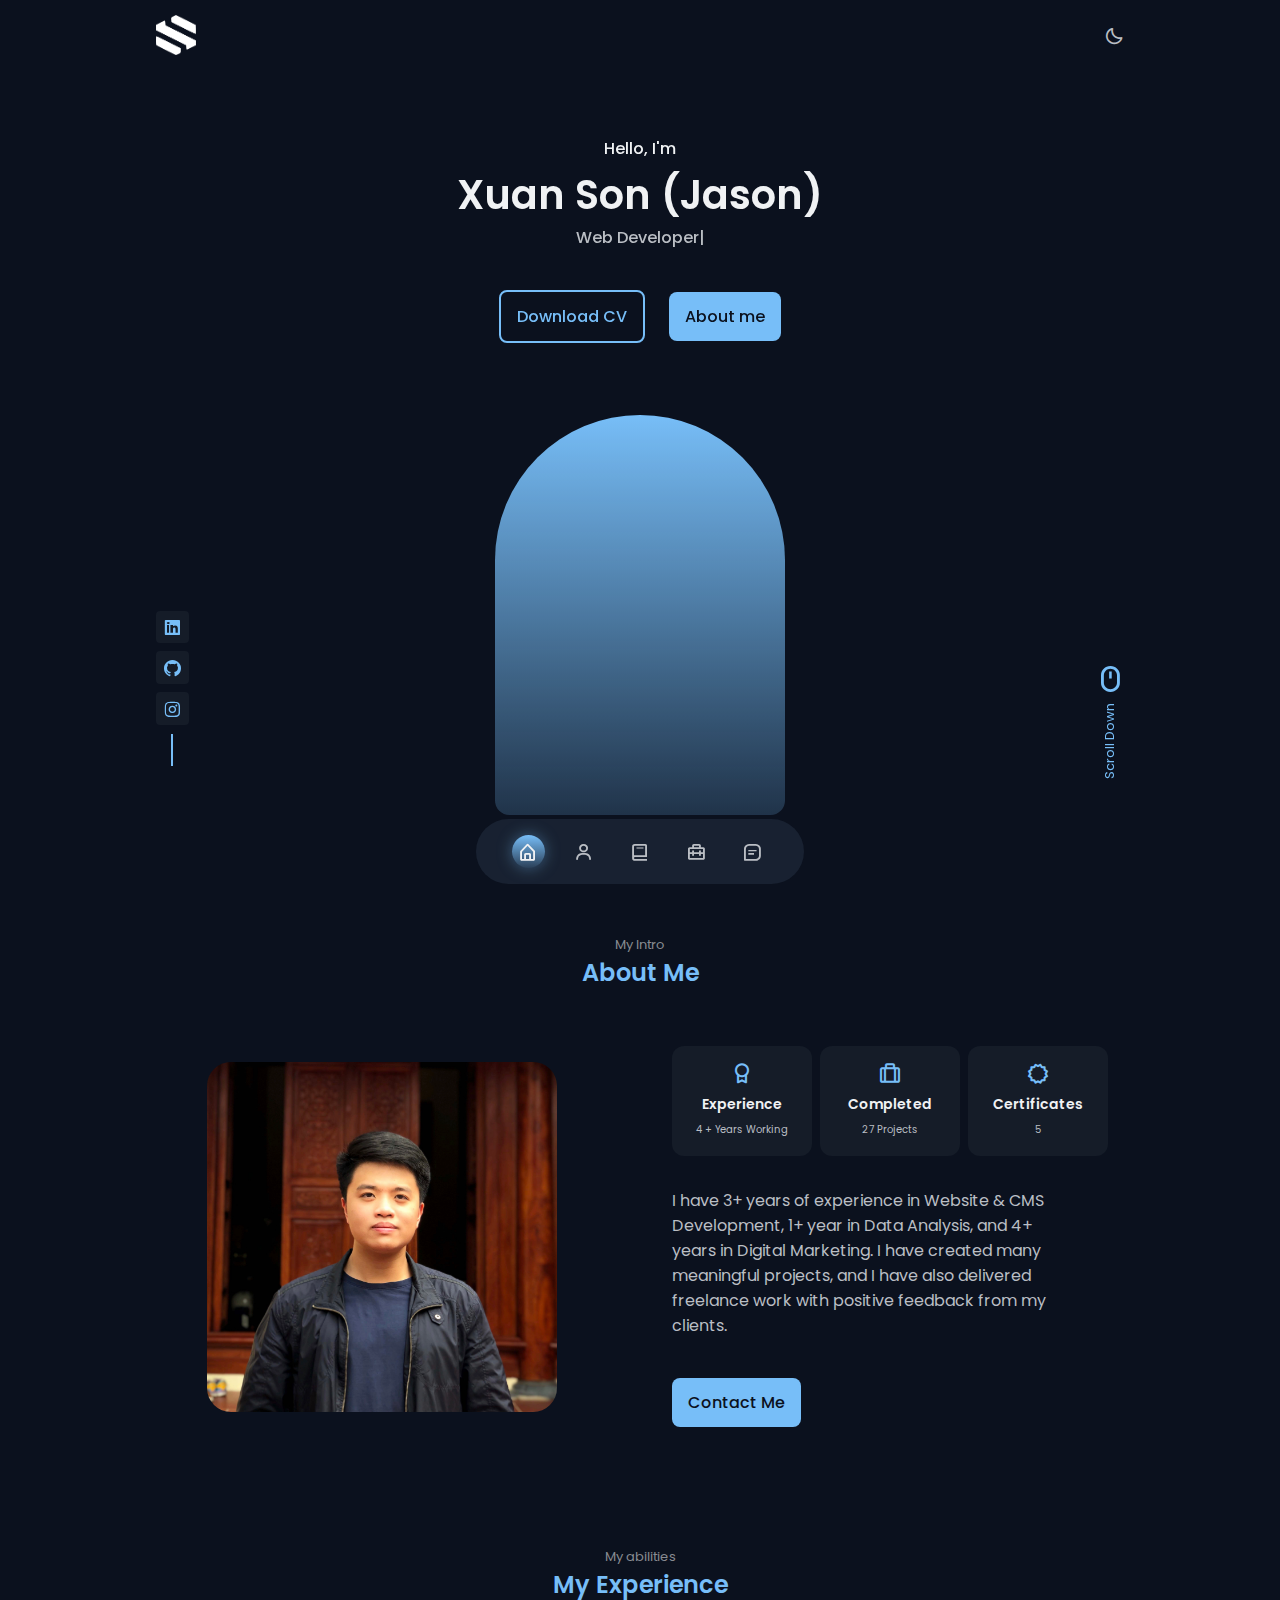
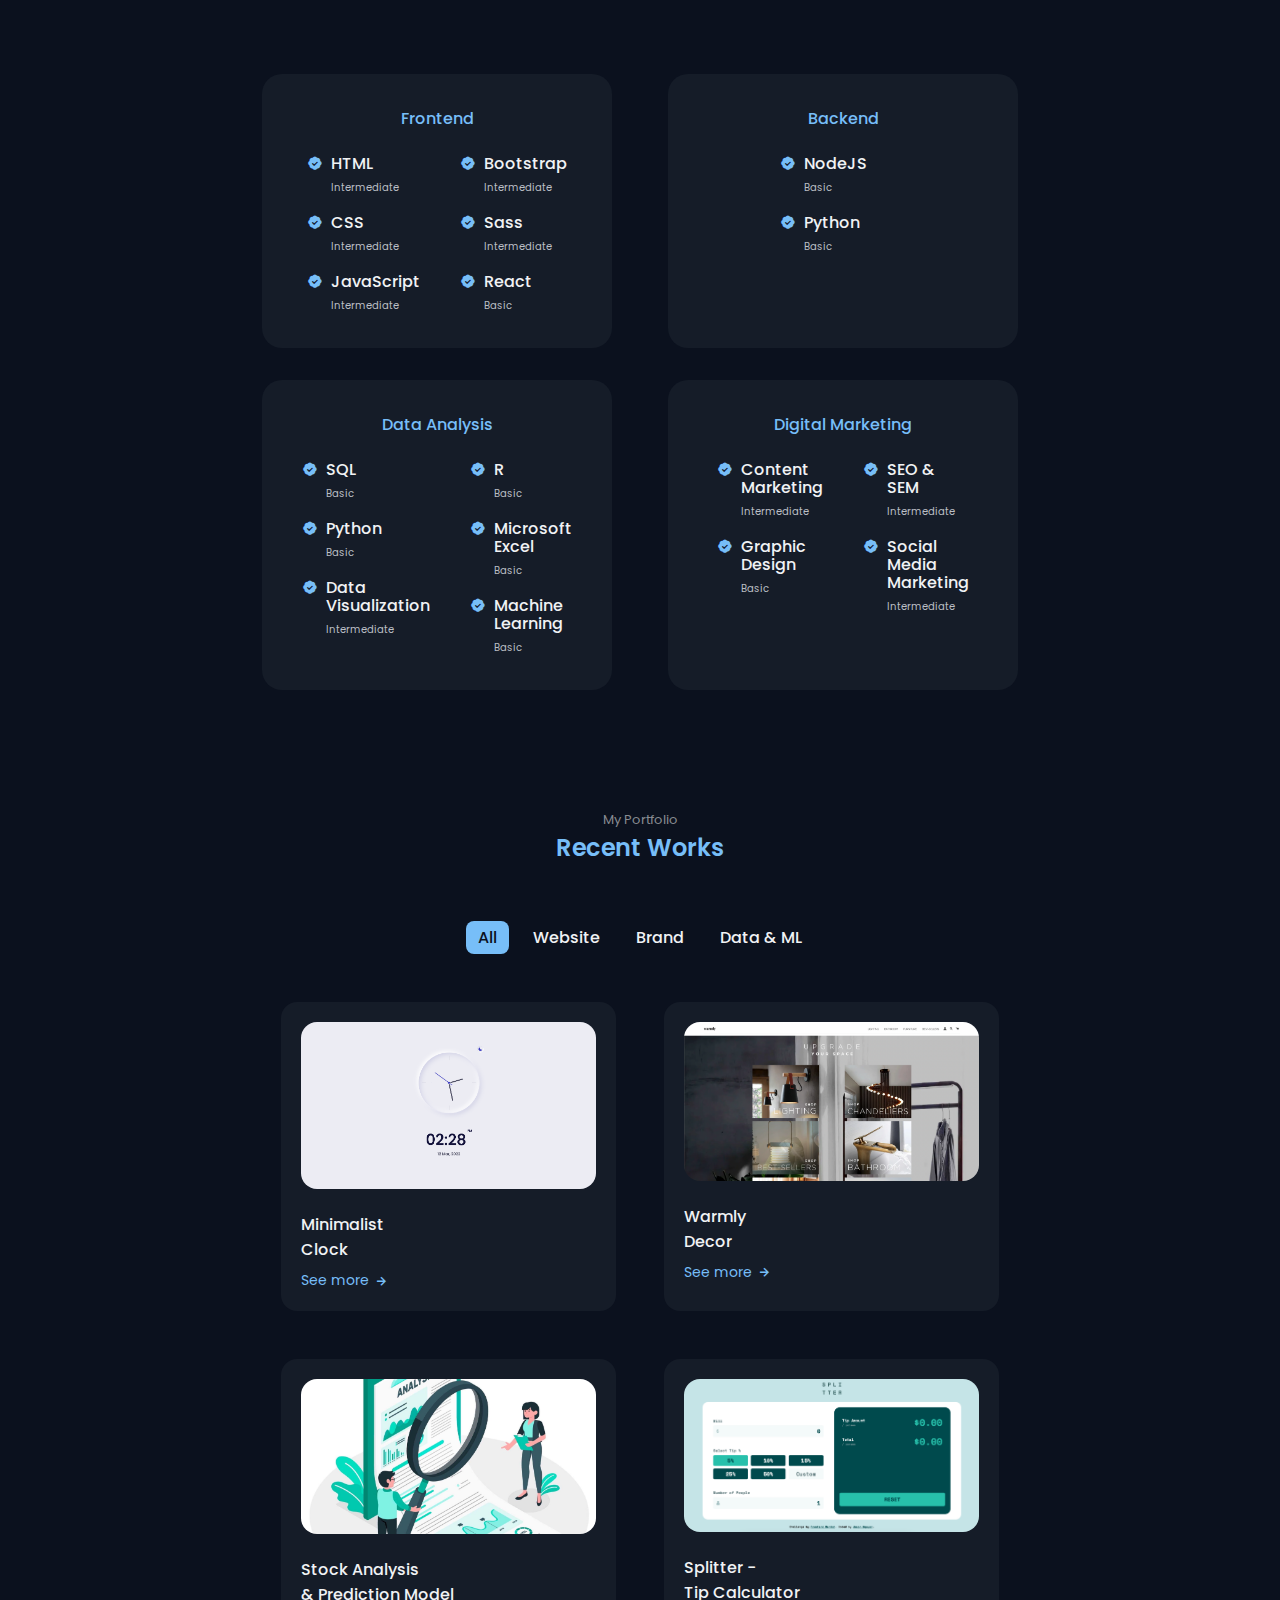
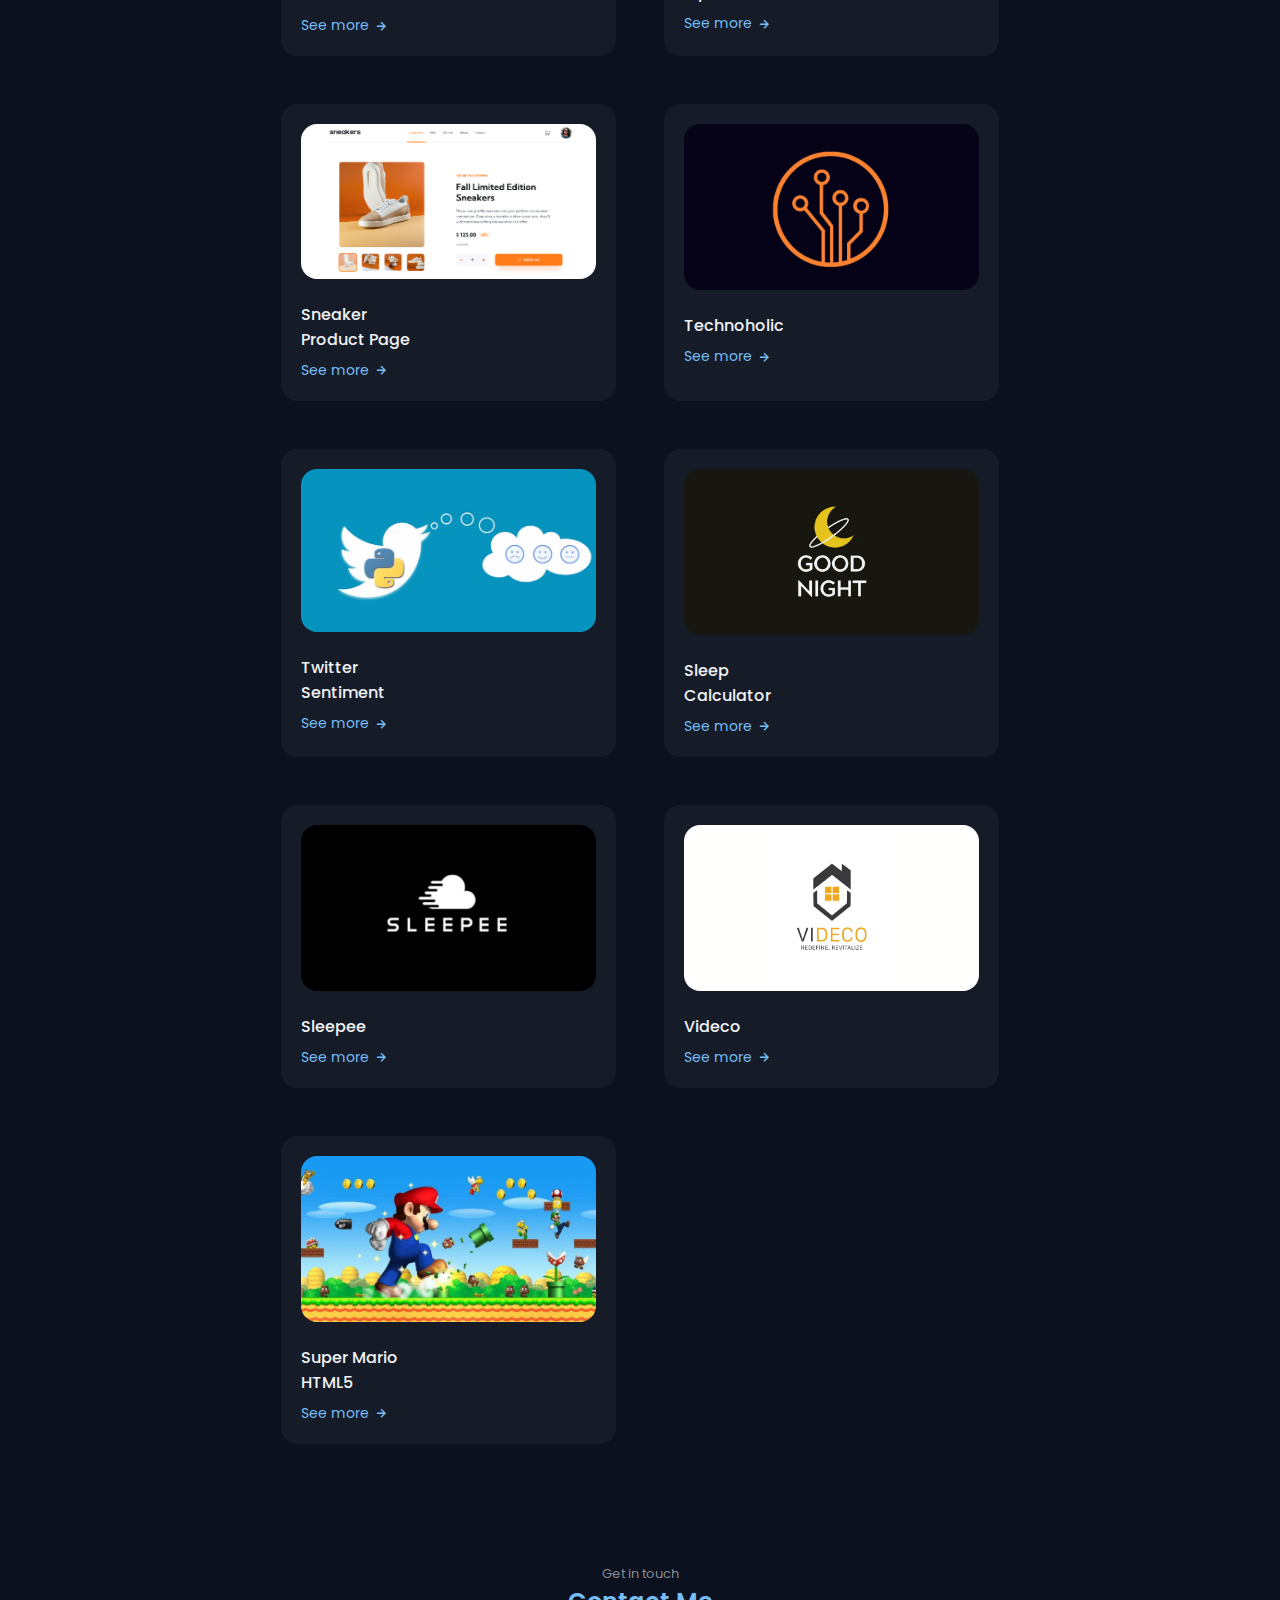
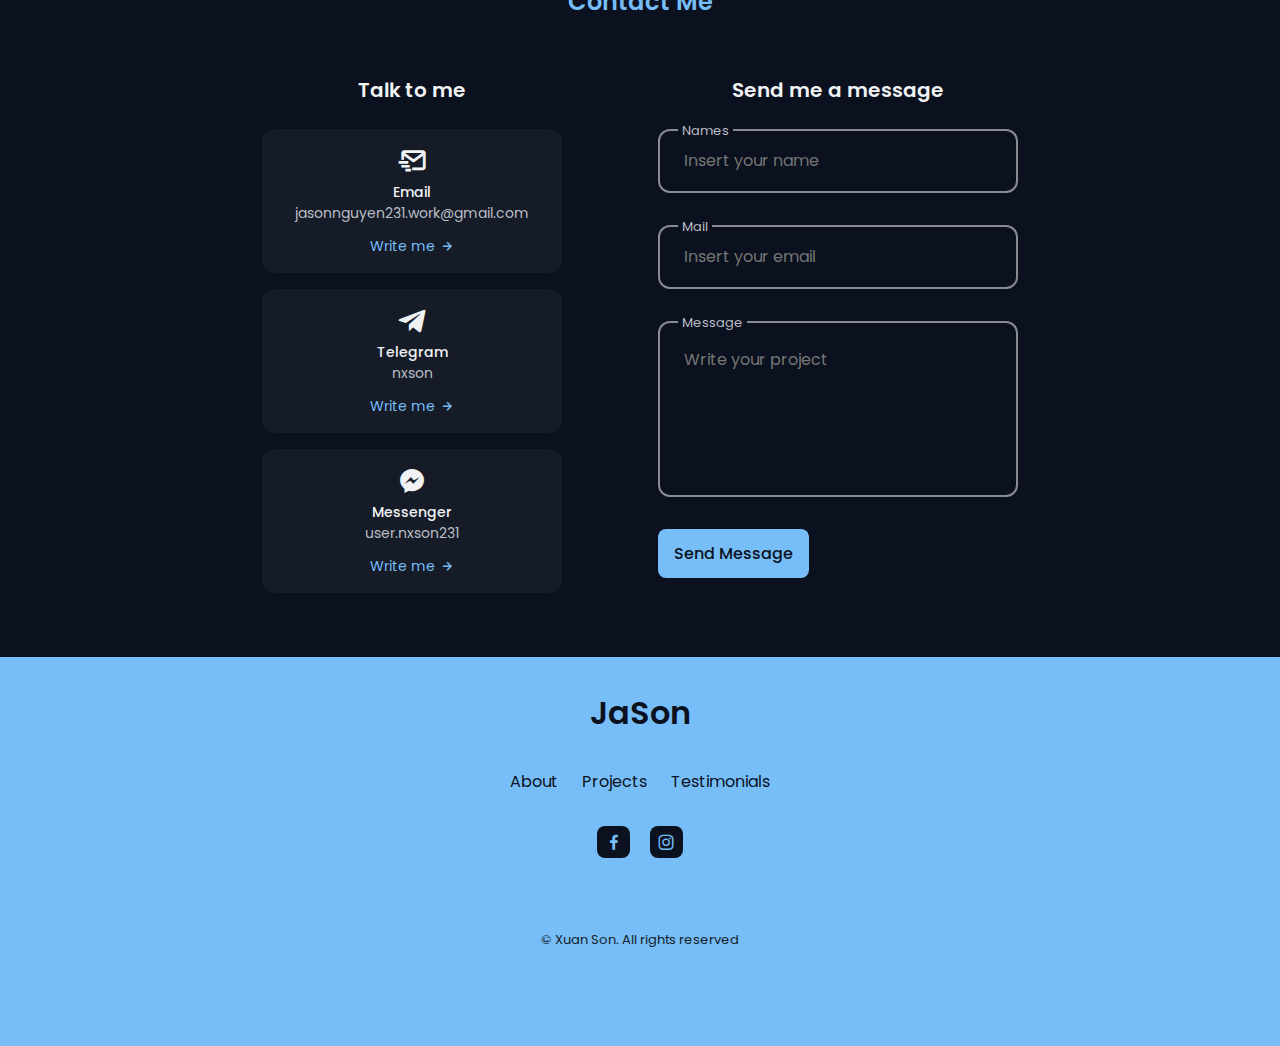
==== commit f87f6670: "Update index.html" ====
--- a/index.html
+++ b/index.html
@@ -198,7 +198,7 @@
 
                                 <div>
                                     <h3 class="skills__name">Bootstrap</h3>
-                                    <span class="skills__level">Basic</span>
+                                    <span class="skills__level">Intermediate</span>
                                 </div>
                             </div>
 
@@ -216,7 +216,7 @@
 
                                 <div>
                                     <h3 class="skills__name">React</h3>
-                                    <span class="skills__level">Intermediate</span>
+                                    <span class="skills__level">Basic</span>
                                 </div>
                             </div>
                         </div>
@@ -234,7 +234,7 @@
 
                                 <div>
                                     <h3 class="skills__name">NodeJS</h3>
-                                    <span class="skills__level">Intermediate</span>
+                                    <span class="skills__level">Basic</span>
                                 </div>
                             </div>
 
@@ -243,38 +243,17 @@
 
                                 <div>
                                     <h3 class="skills__name">Python</h3>
-                                    <span class="skills__level">Intermediate</span>
-                                </div>
-                            </div>
-
-                            <div class="skills__data">
-                                <i class='bx bxs-badge-check'></i>
-
-                                <div>
-                                    <h3 class="skills__name">AWS</h3>
                                     <span class="skills__level">Basic</span>
                                 </div>
                             </div>
+
+                           
                         </div>
 
                         <div class="skills__group">
-                            <div class="skills__data">
-                                <i class='bx bxs-badge-check'></i>
-
-                                <div>
-                                    <h3 class="skills__name">MySQL</h3>
-                                    <span class="skills__level">Intermediate</span>
-                                </div>
-                            </div>
-
-                            <div class="skills__data">
-                                <i class='bx bxs-badge-check'></i>
-
-                                <div>
-                                    <h3 class="skills__name">Django</h3>
-                                    <span class="skills__level">Advanced</span>
-                                </div>
-                            </div>
+                            
+
+                            
                         </div>
                     </div>
                 </div>
@@ -290,7 +269,7 @@
 
                                 <div>
                                     <h3 class="skills__name">SQL</h3>
-                                    <span class="skills__level">Intermediate</span>
+                                    <span class="skills__level">Basic</span>
                                 </div>
                             </div>
 
@@ -299,7 +278,7 @@
 
                                 <div>
                                     <h3 class="skills__name">Python</h3>
-                                    <span class="skills__level">Intermediate</span>
+                                    <span class="skills__level">Basic</span>
                                 </div>
                             </div>
 
@@ -319,7 +298,7 @@
 
                                 <div>
                                     <h3 class="skills__name">R</h3>
-                                    <span class="skills__level">Intermediate</span>
+                                    <span class="skills__level">Basic</span>
                                 </div>
                             </div>
 
@@ -357,7 +336,7 @@
 
                                 <div>
                                     <h3 class="skills__name">Content Marketing</h3>
-                                    <span class="skills__level">Advanced</span>
+                                    <span class="skills__level">Intermediate</span>
                                 </div>
                             </div>
 
@@ -396,7 +375,7 @@
             </div>
         </section>
 
-        <!--=============== SERVICES ===============-->
+        <!--=============== SERVICES ===============
         <section class="services section">
             <span class="section__subtitle">My Services</span>
             <h2 class="section__title">What I Offer</h2>
@@ -628,7 +607,7 @@
                 </div>
             </div>
         </section>
-
+-->
         <!--=============== WORK ===============-->
         <section class="work section" id="work">
             <span class="section__subtitle">My Portfolio</span>
@@ -1284,4 +1263,4 @@
     </script>
 </body>
 
-</html>+</html>
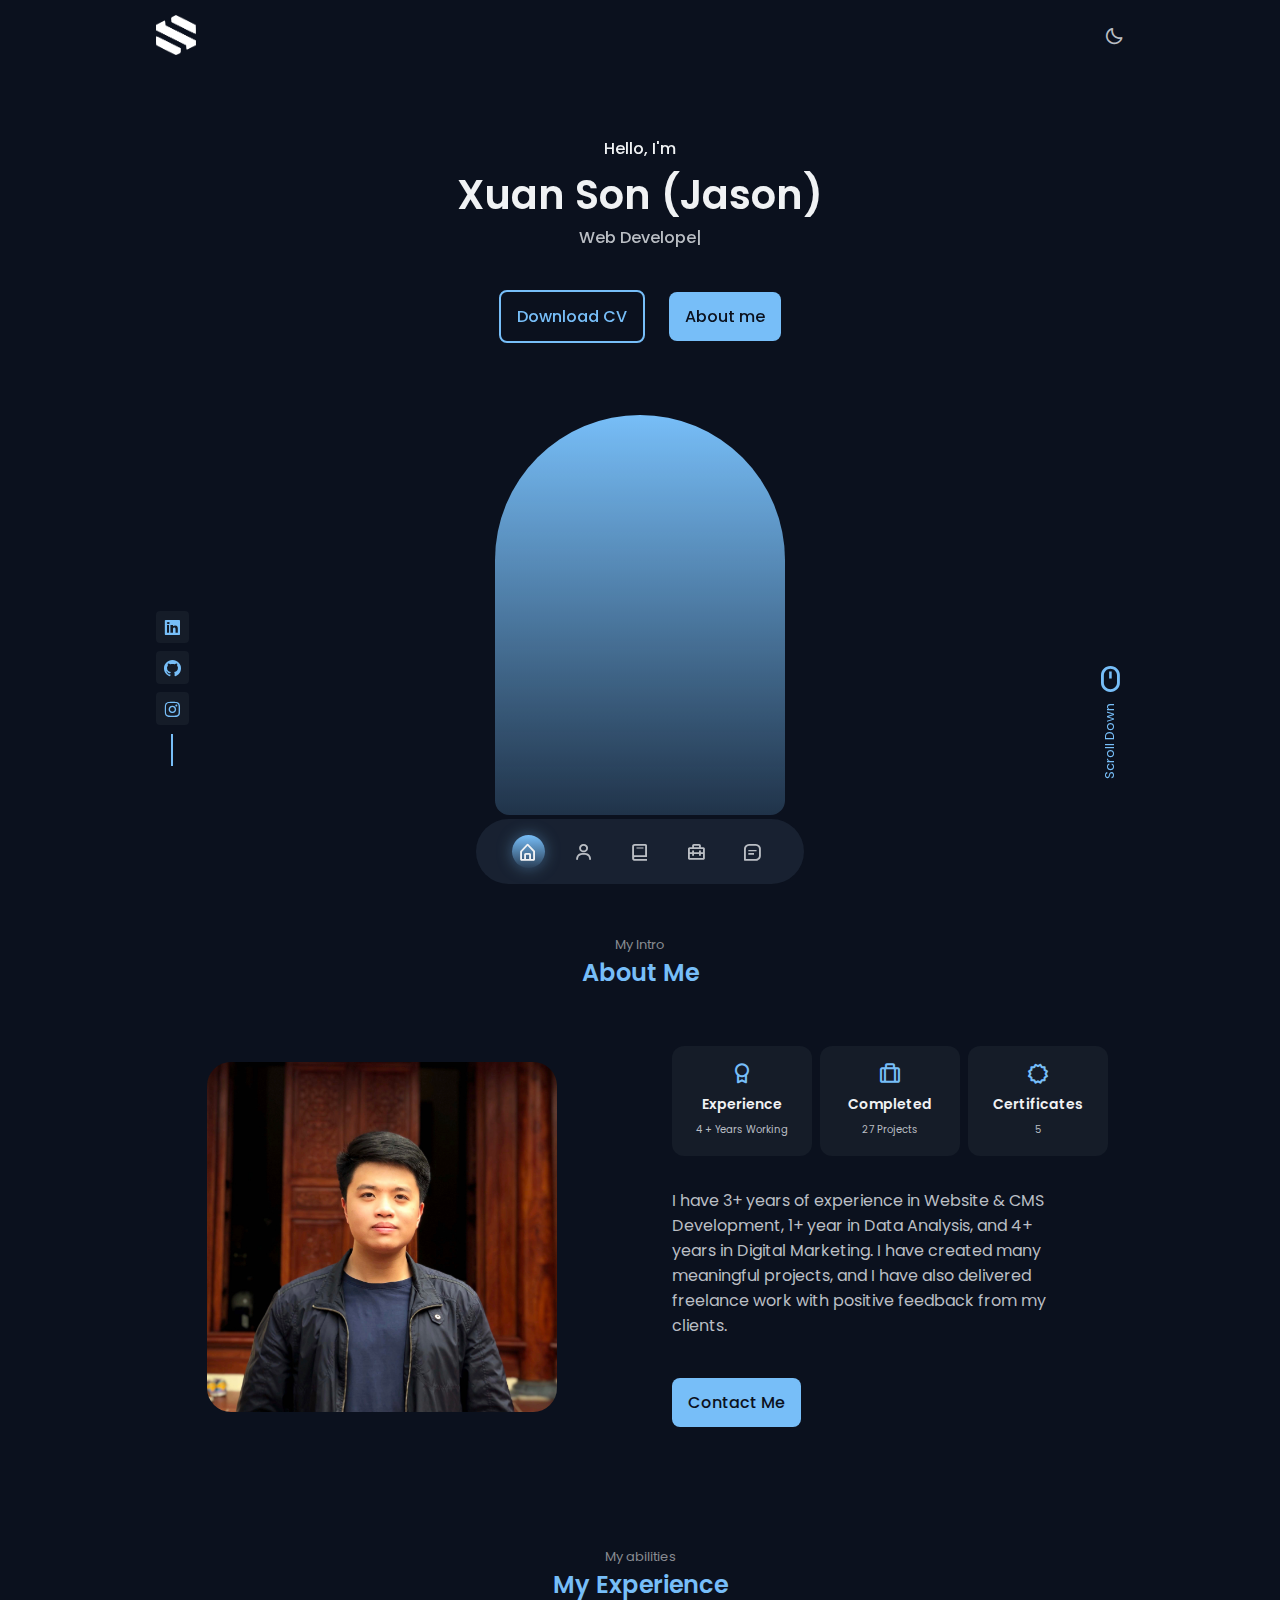
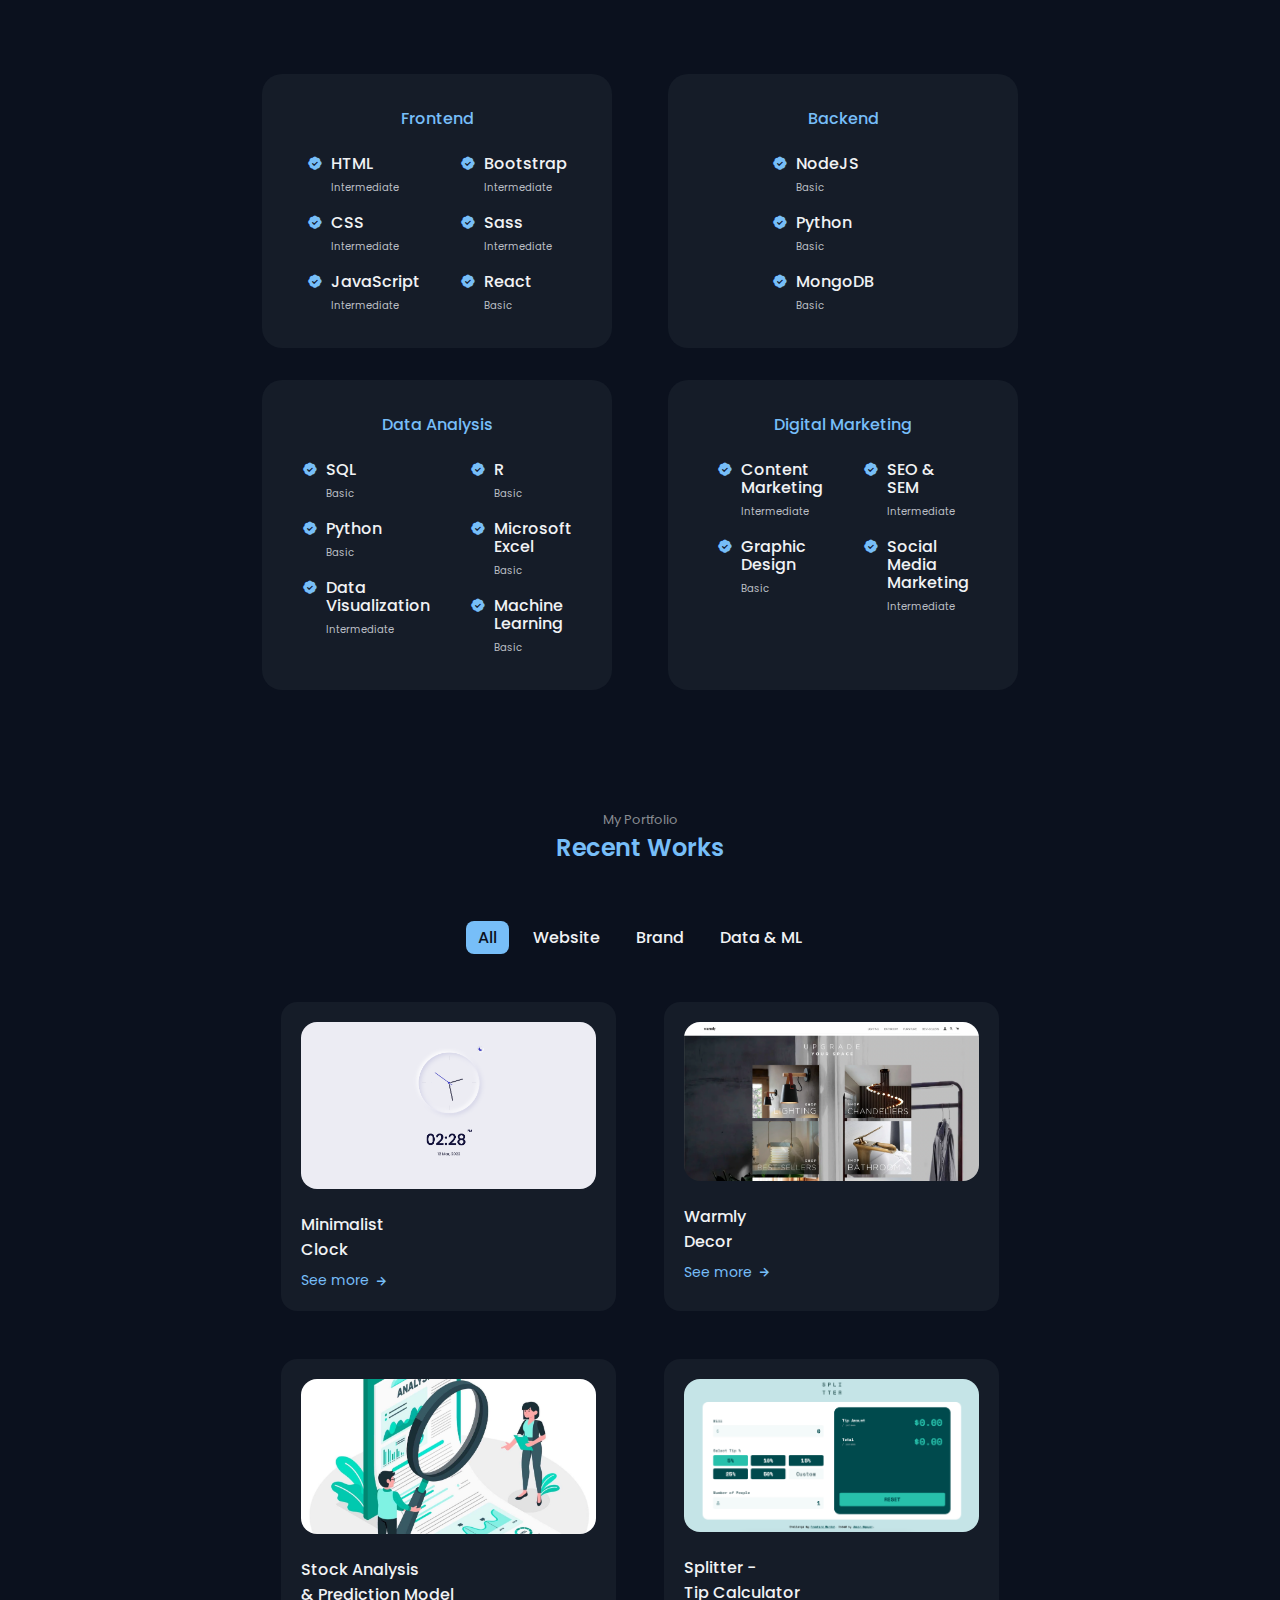
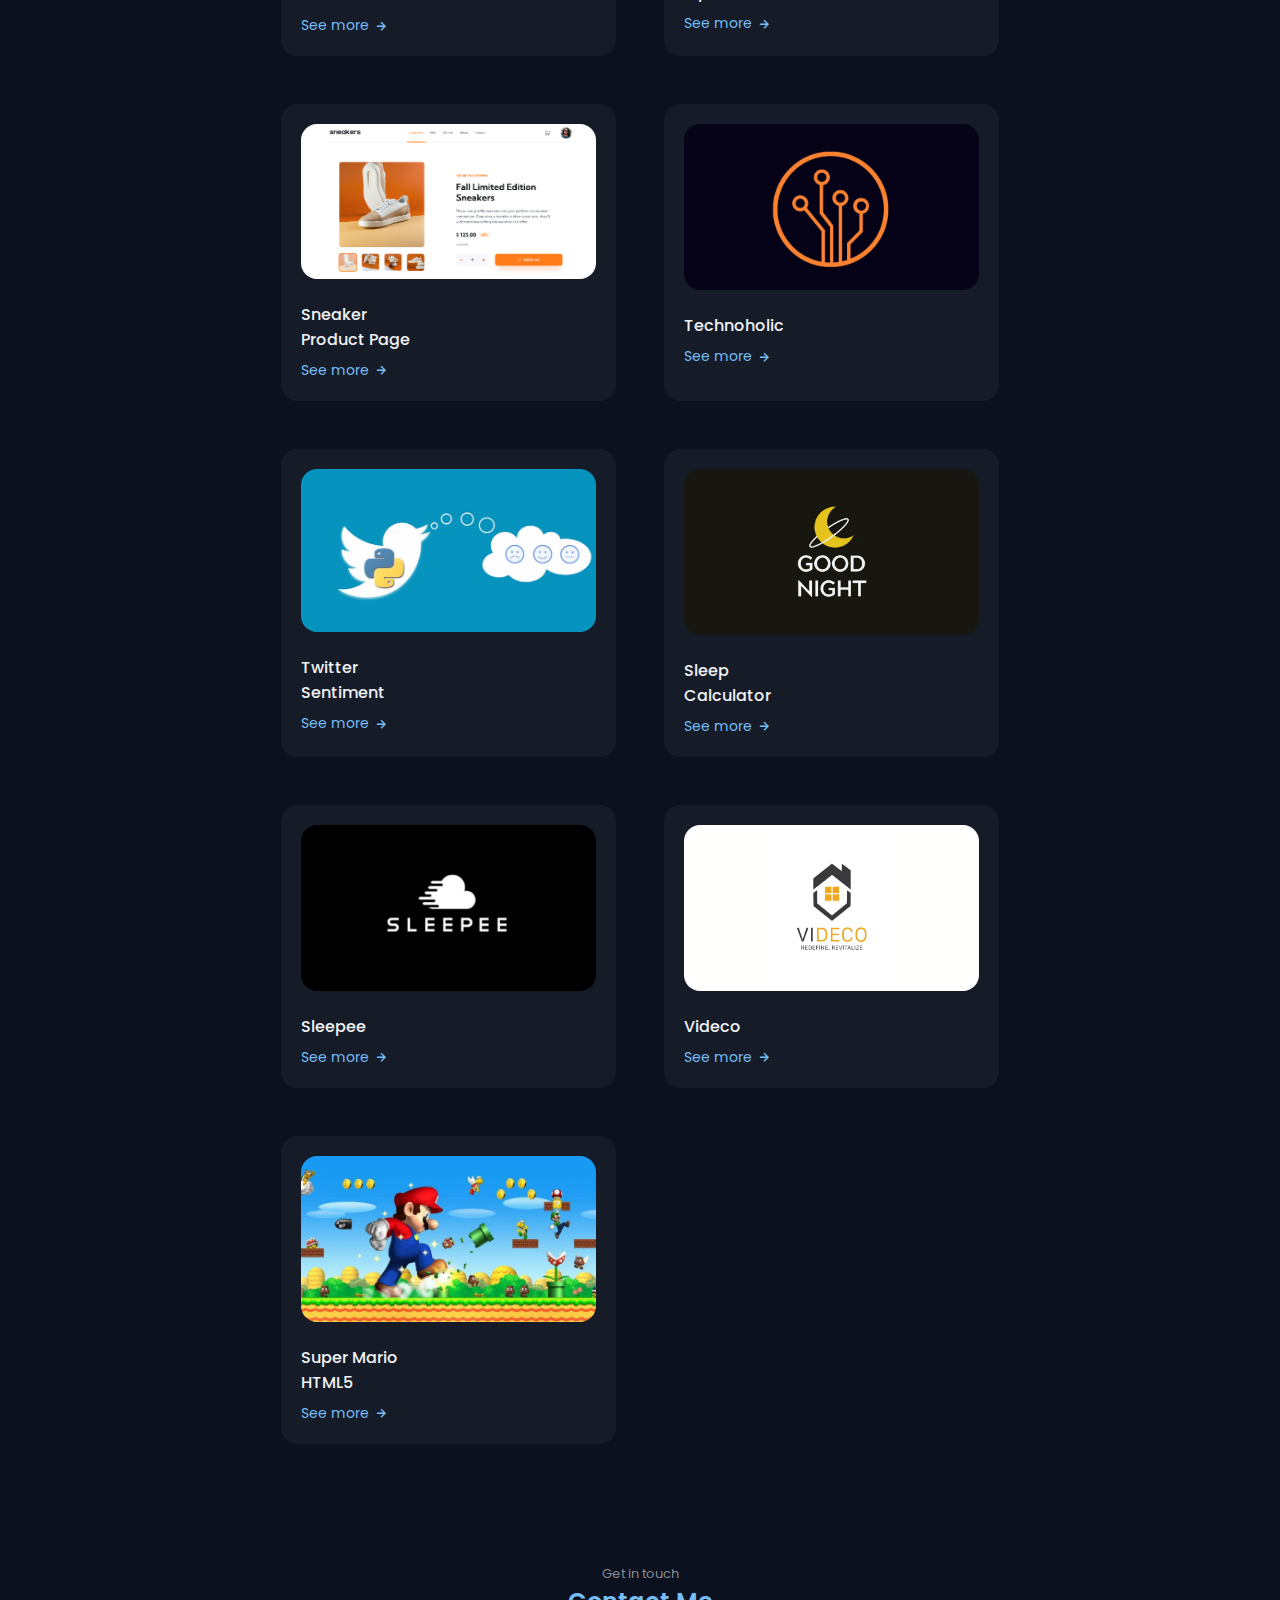
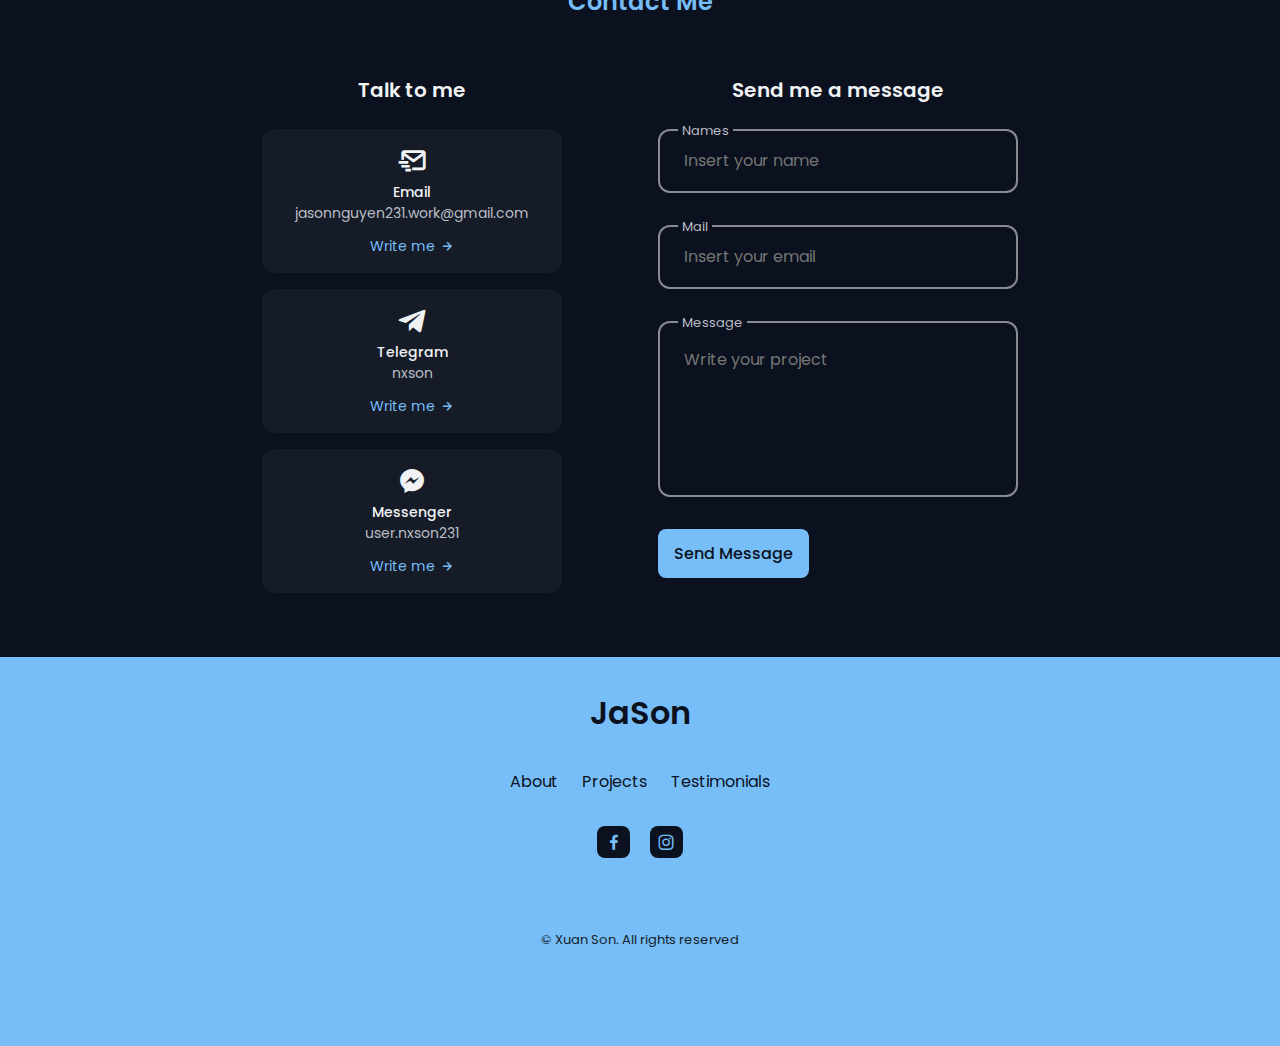
==== commit 27eaff5c: "Update index.html" ====
--- a/index.html
+++ b/index.html
@@ -247,6 +247,15 @@
                                 </div>
                             </div>
 
+                            <div class="skills__data">
+                                <i class='bx bxs-badge-check'></i>
+
+                                <div>
+                                    <h3 class="skills__name">MongoDB</h3>
+                                    <span class="skills__level">Basic</span>
+                                </div>
+                            </div>
+
                            
                         </div>
 
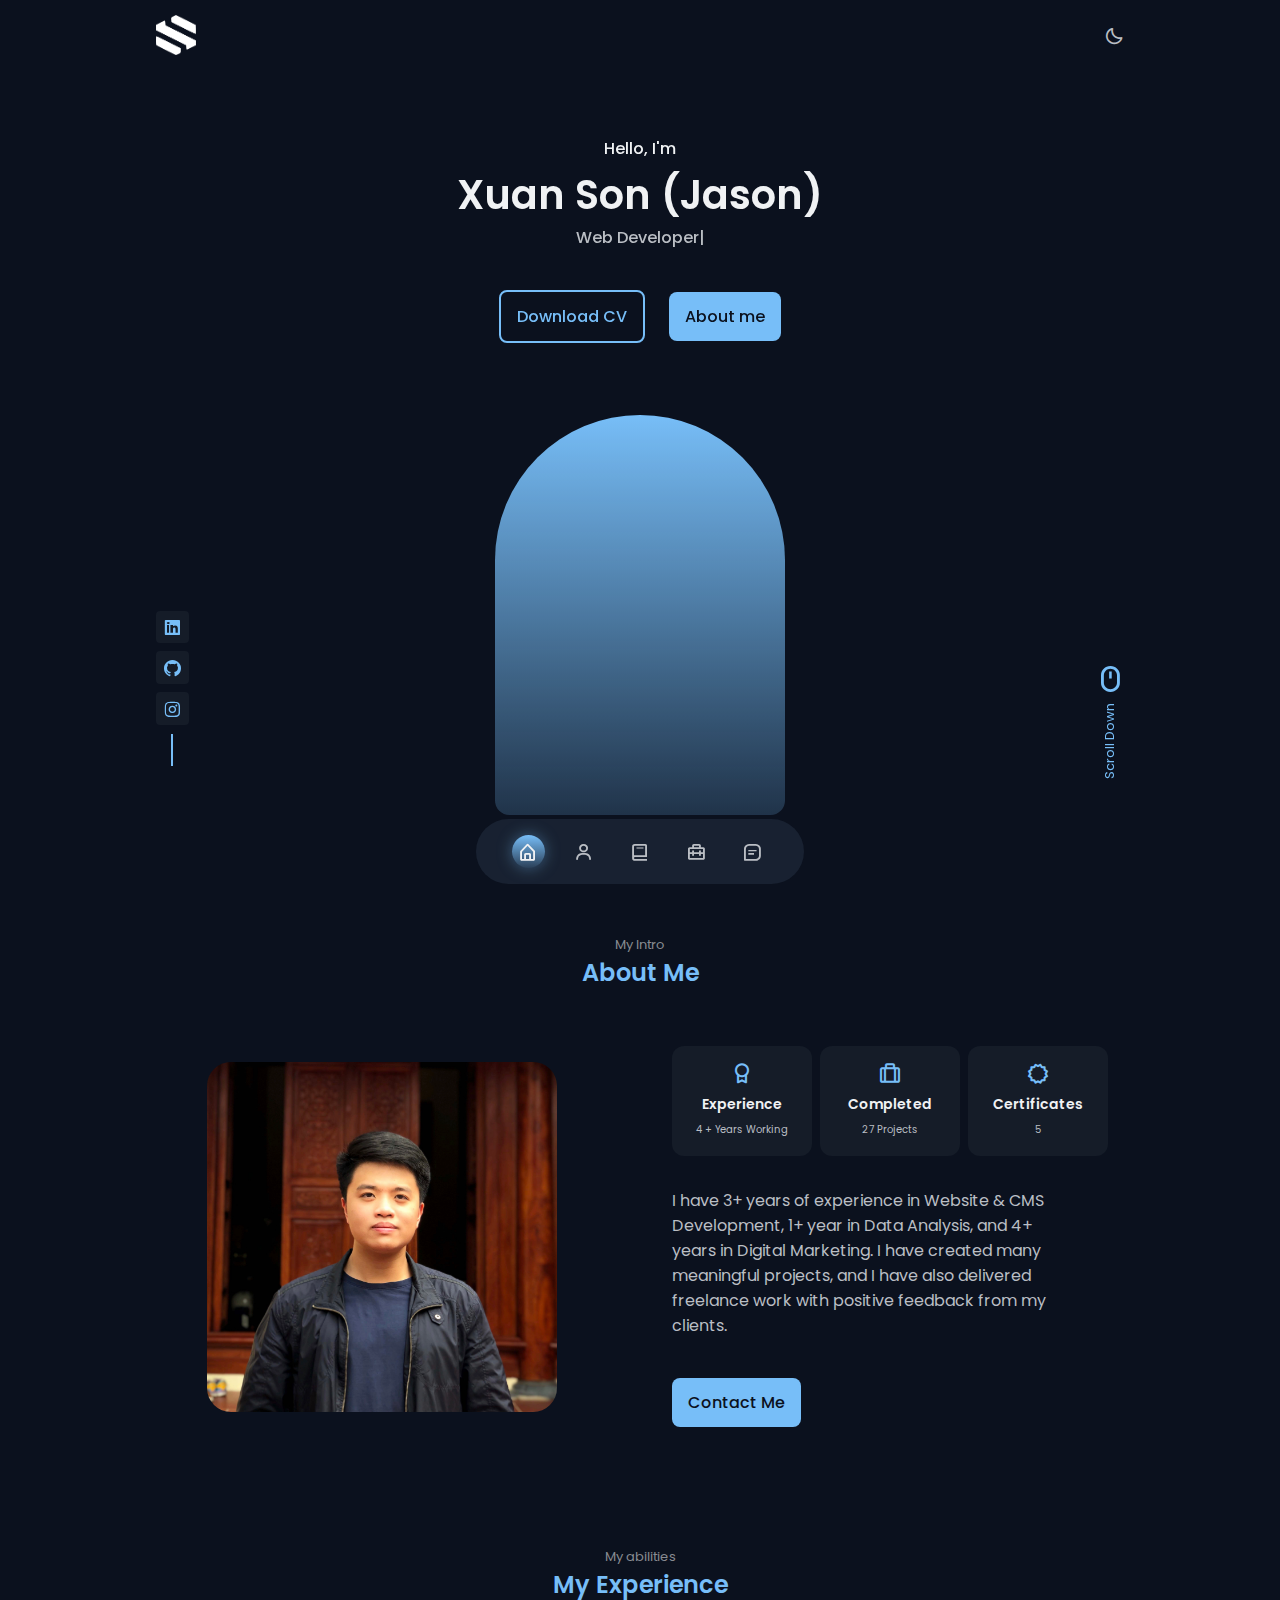
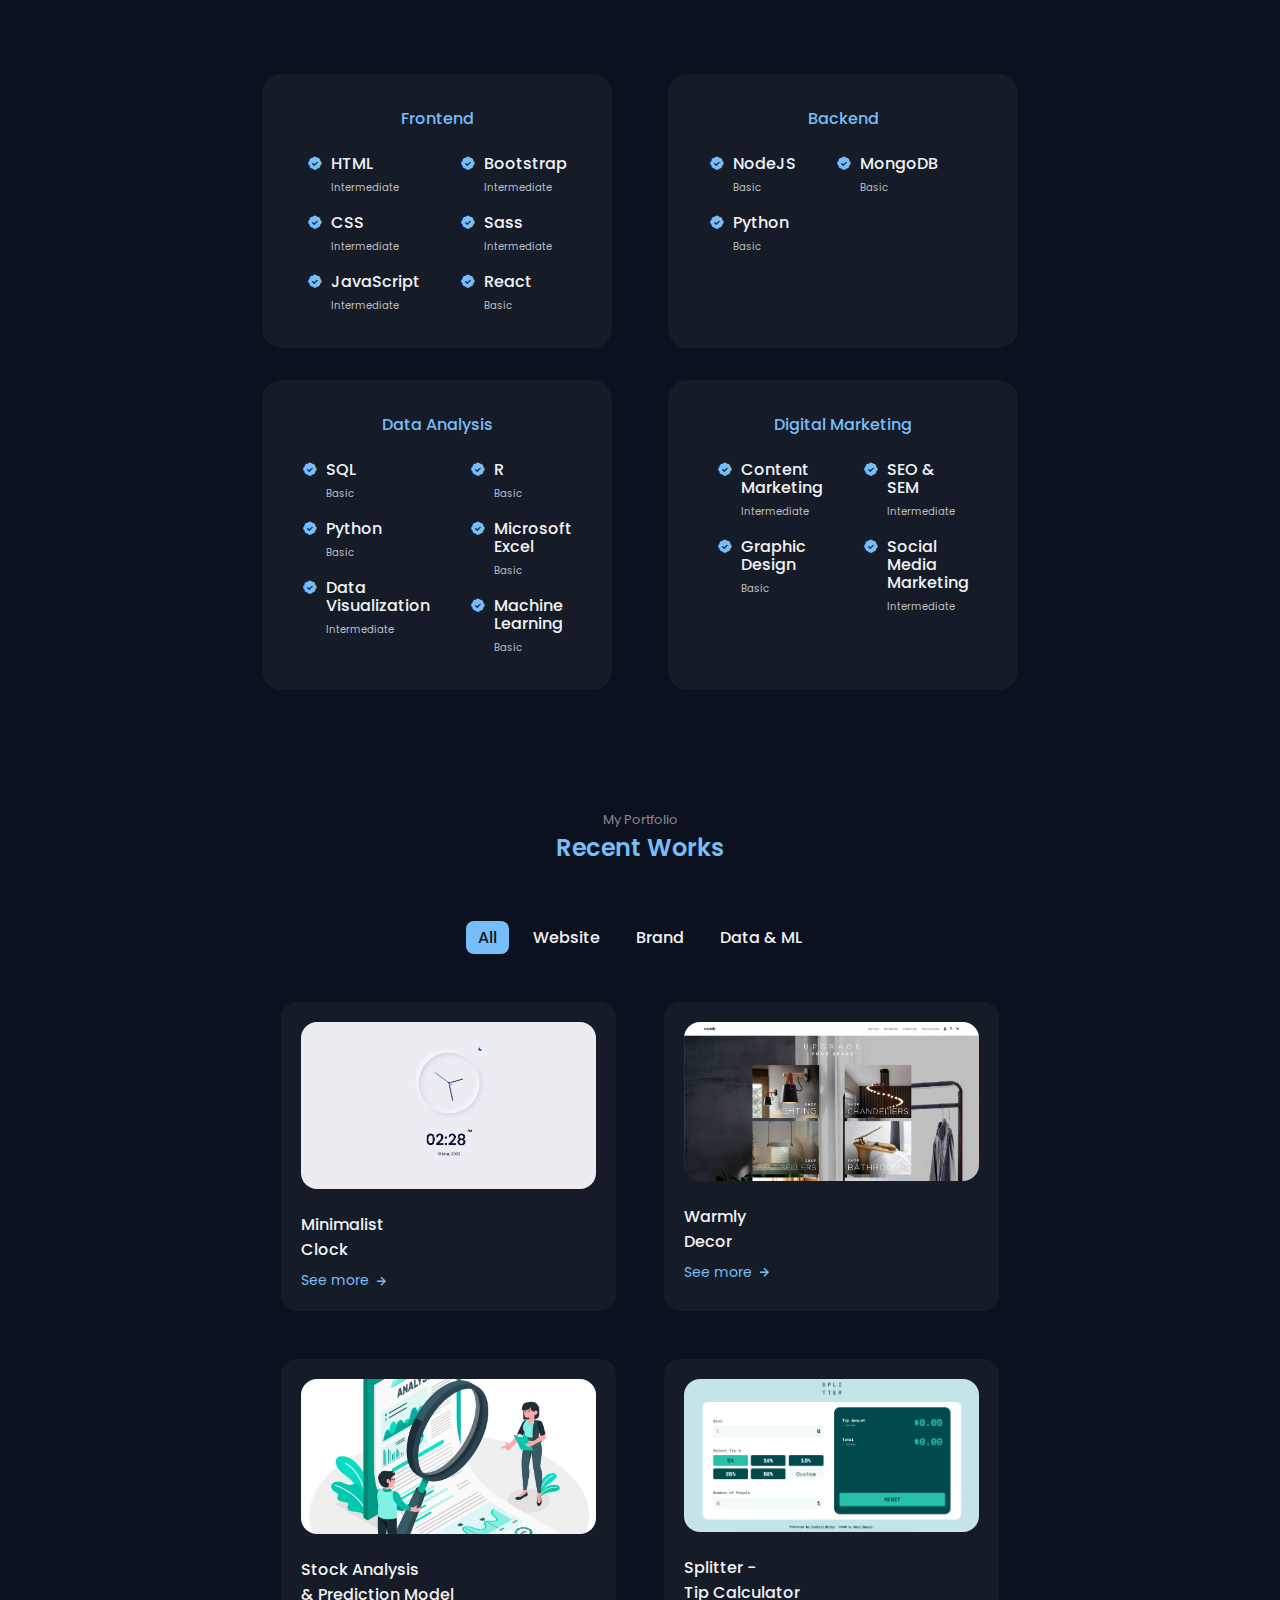
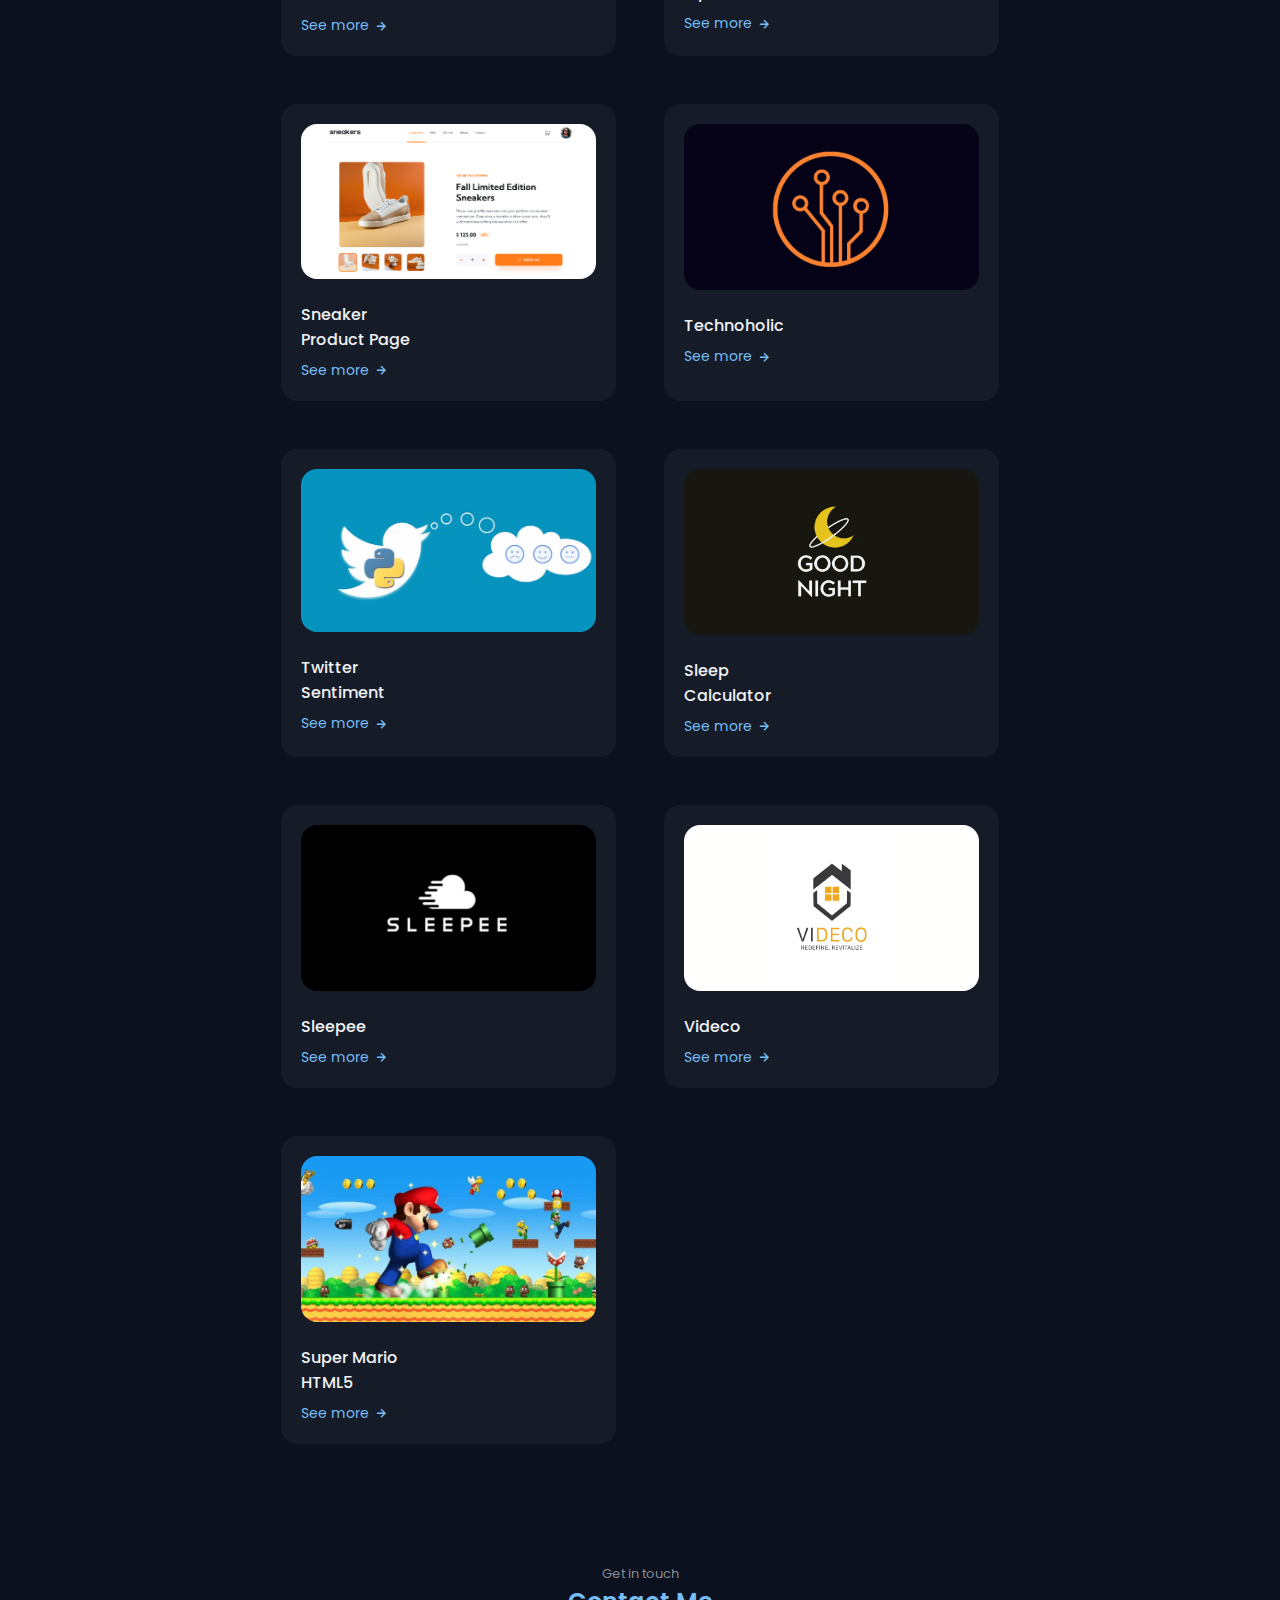
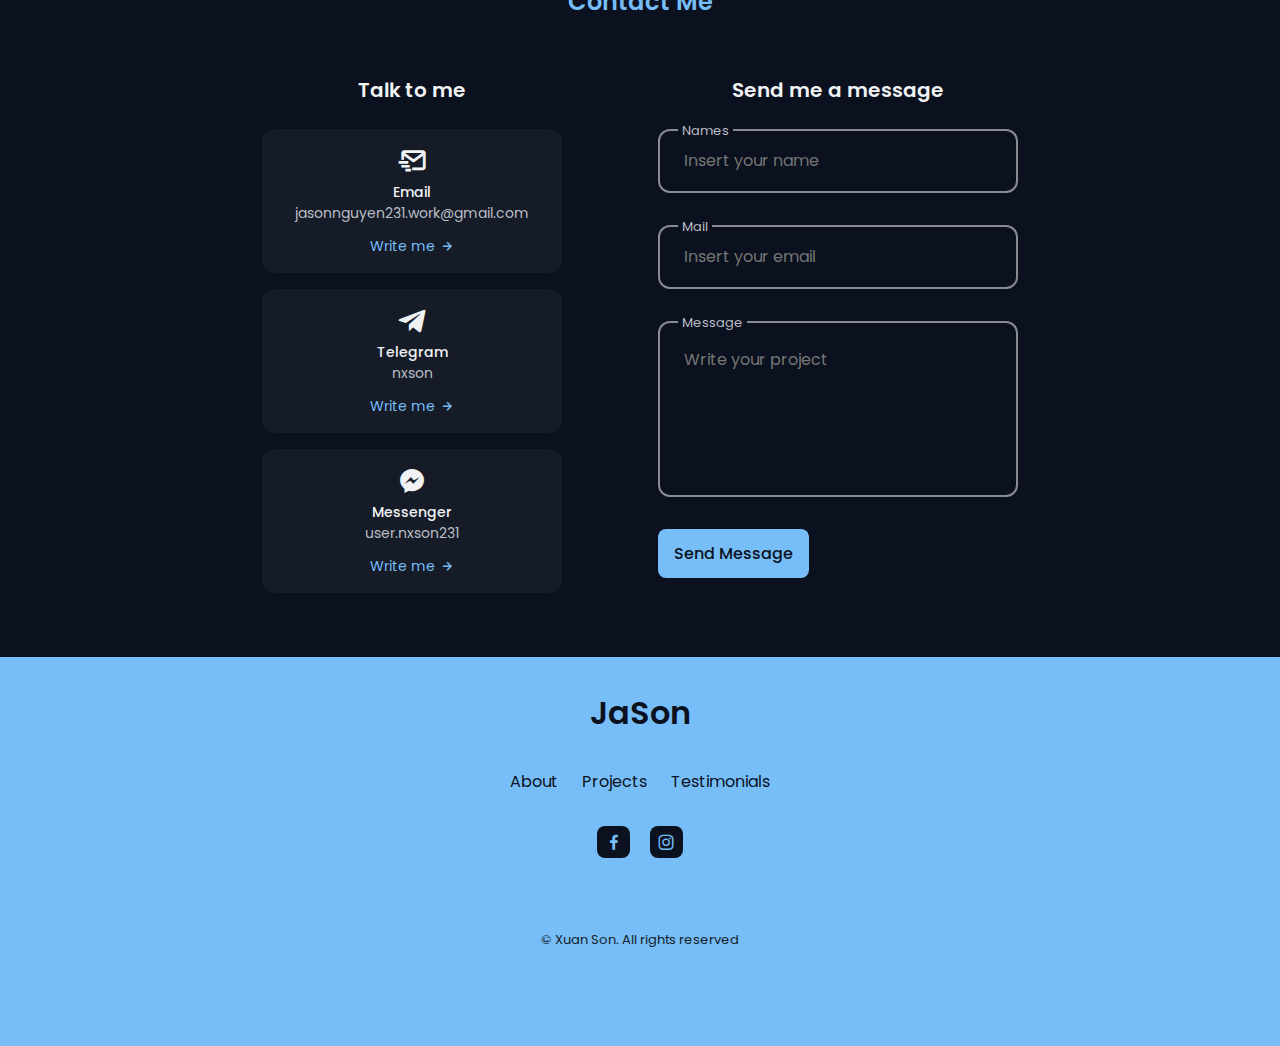
==== commit 04d7062b: "Update index.html" ====
--- a/index.html
+++ b/index.html
@@ -245,9 +245,11 @@
                                     <h3 class="skills__name">Python</h3>
                                     <span class="skills__level">Basic</span>
                                 </div>
-                            </div>
-
-                            <div class="skills__data">
+                            </div>                          
+                        </div>
+
+                        <div class="skills__group">
+                             <div class="skills__data">
                                 <i class='bx bxs-badge-check'></i>
 
                                 <div>
@@ -255,8 +257,6 @@
                                     <span class="skills__level">Basic</span>
                                 </div>
                             </div>
-
-                           
                         </div>
 
                         <div class="skills__group">
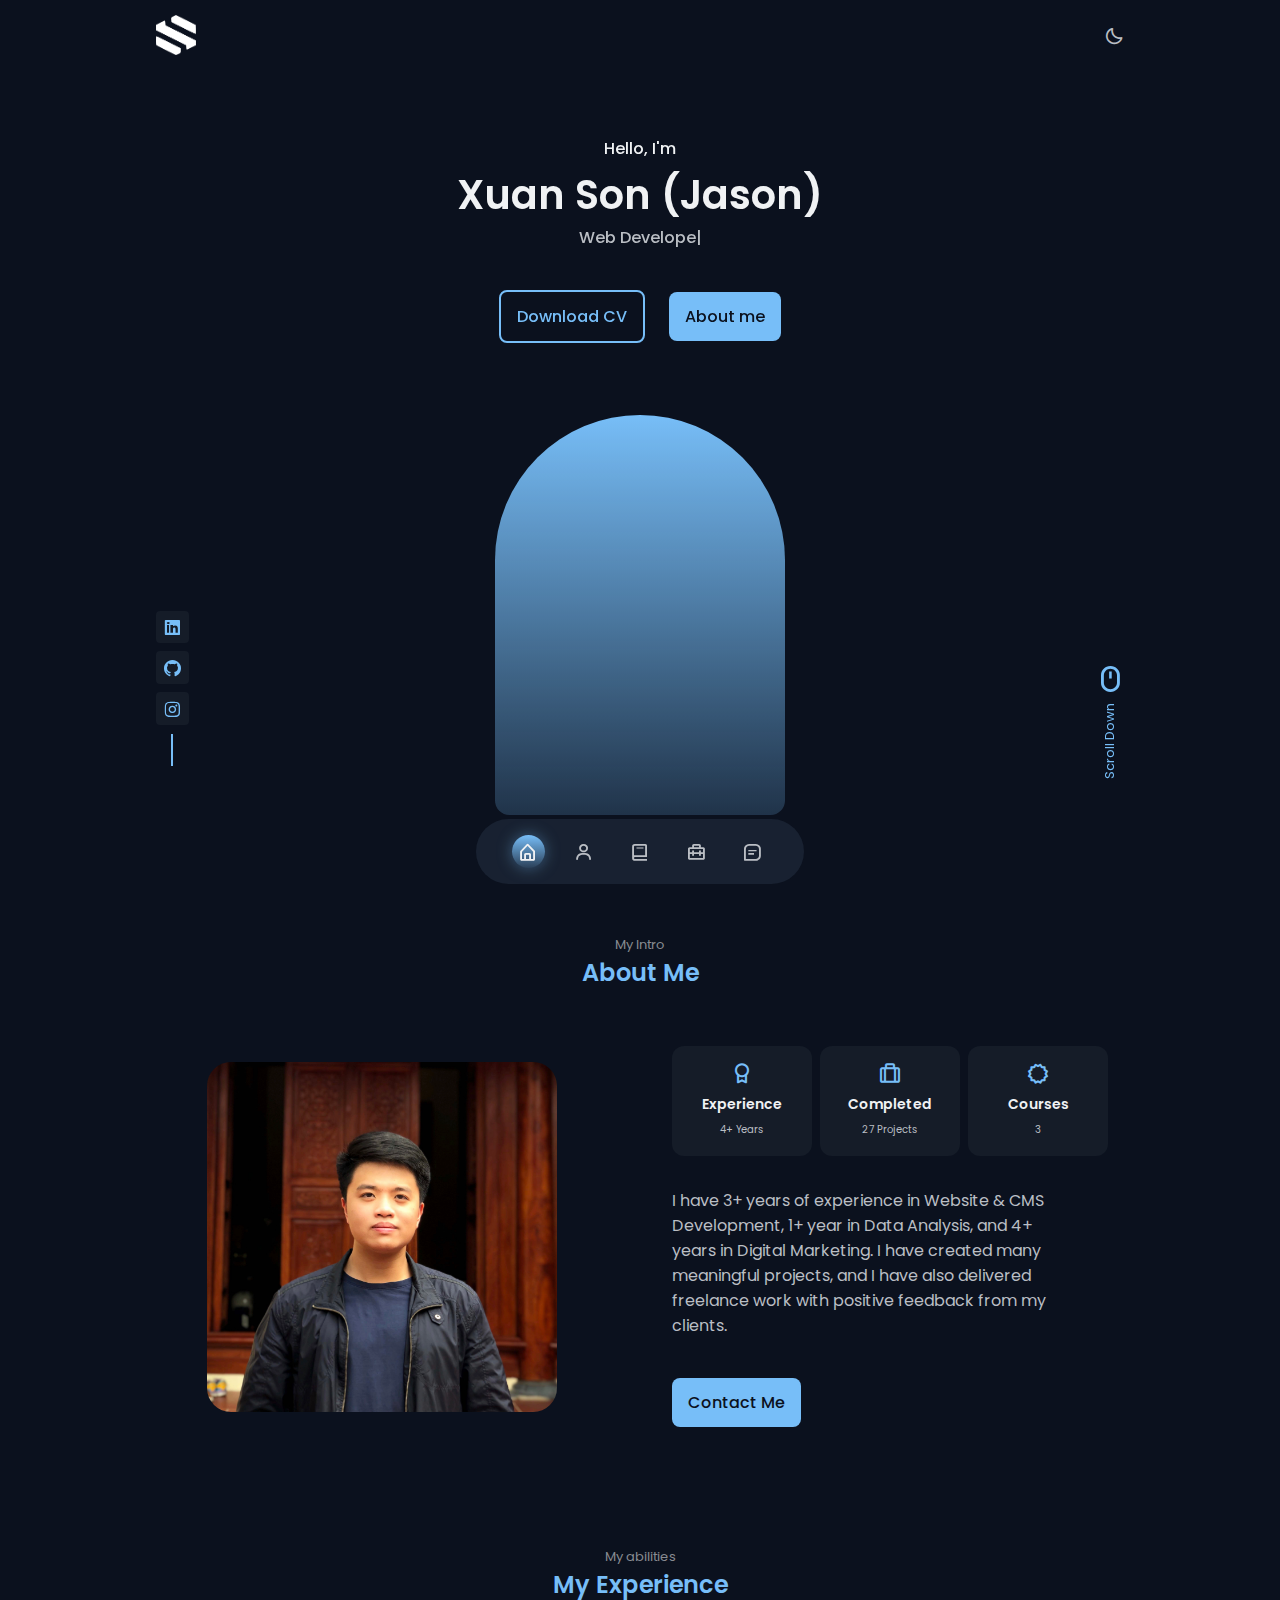
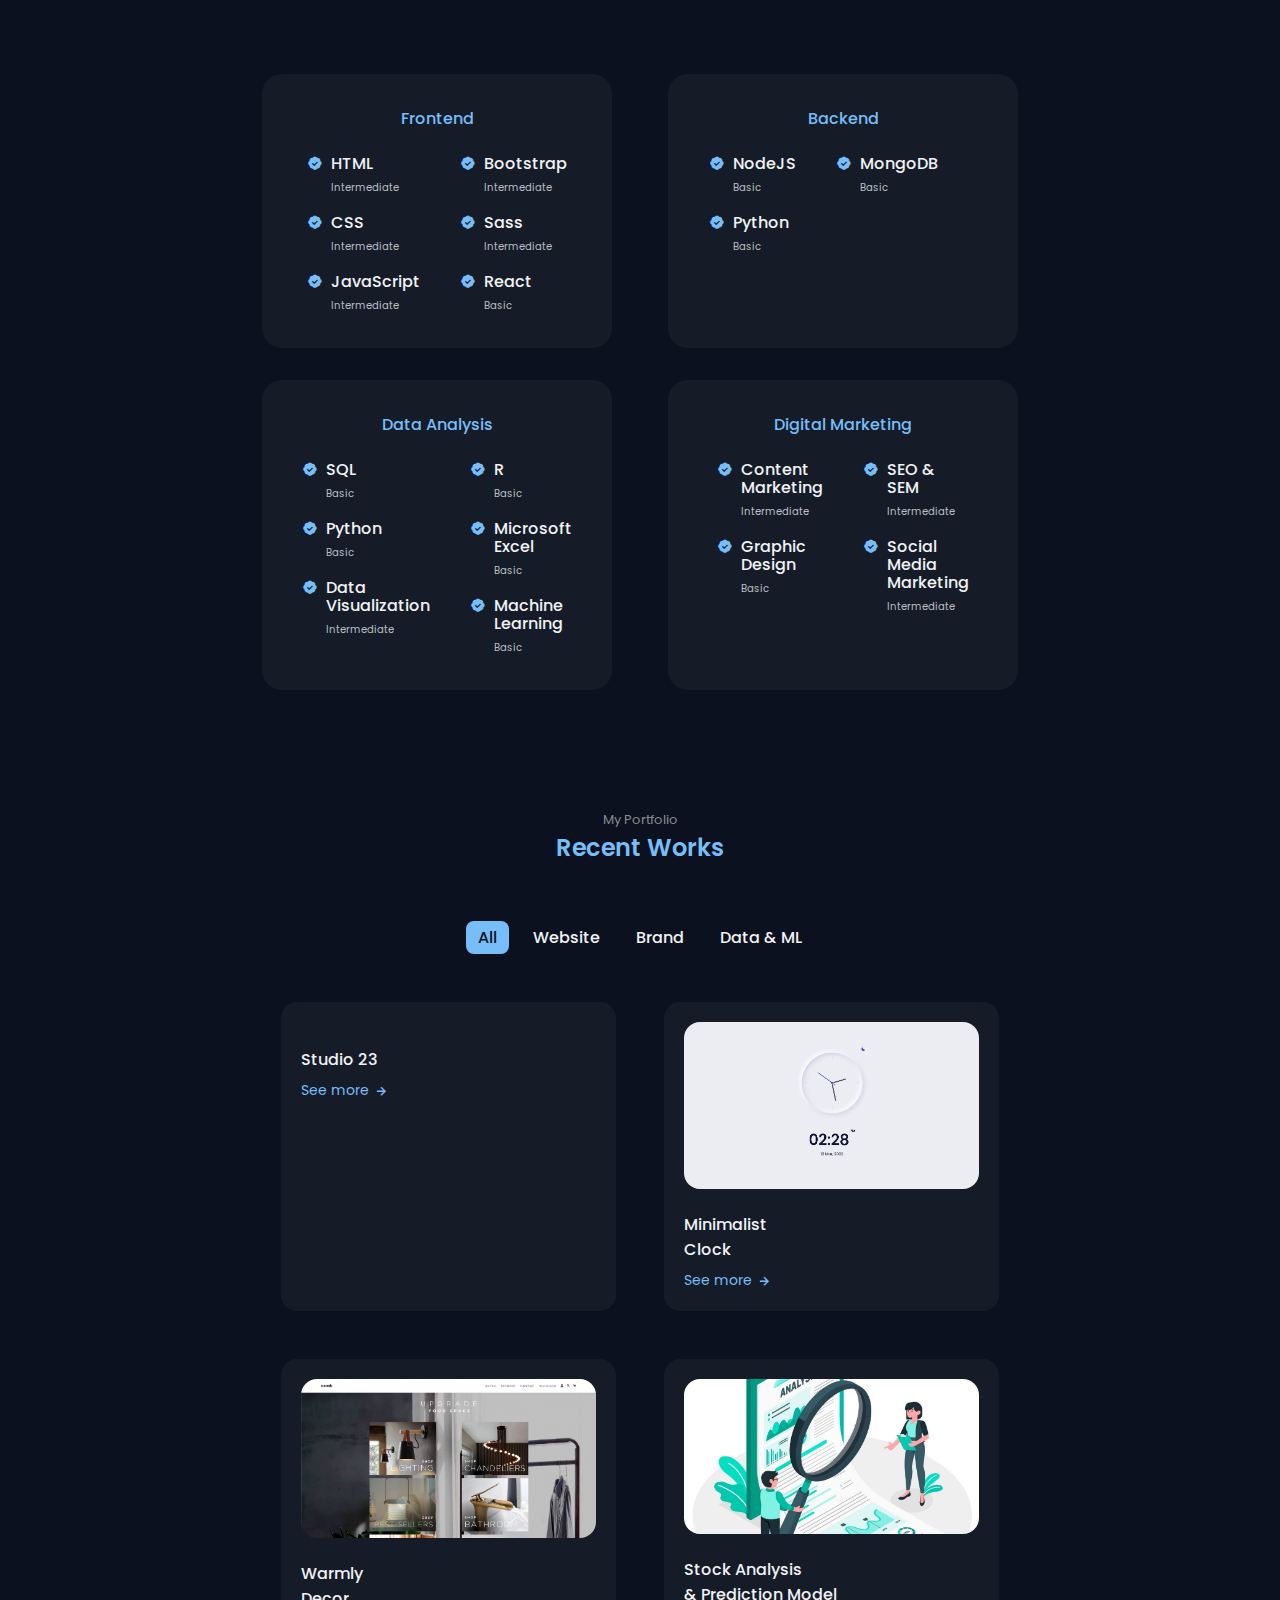
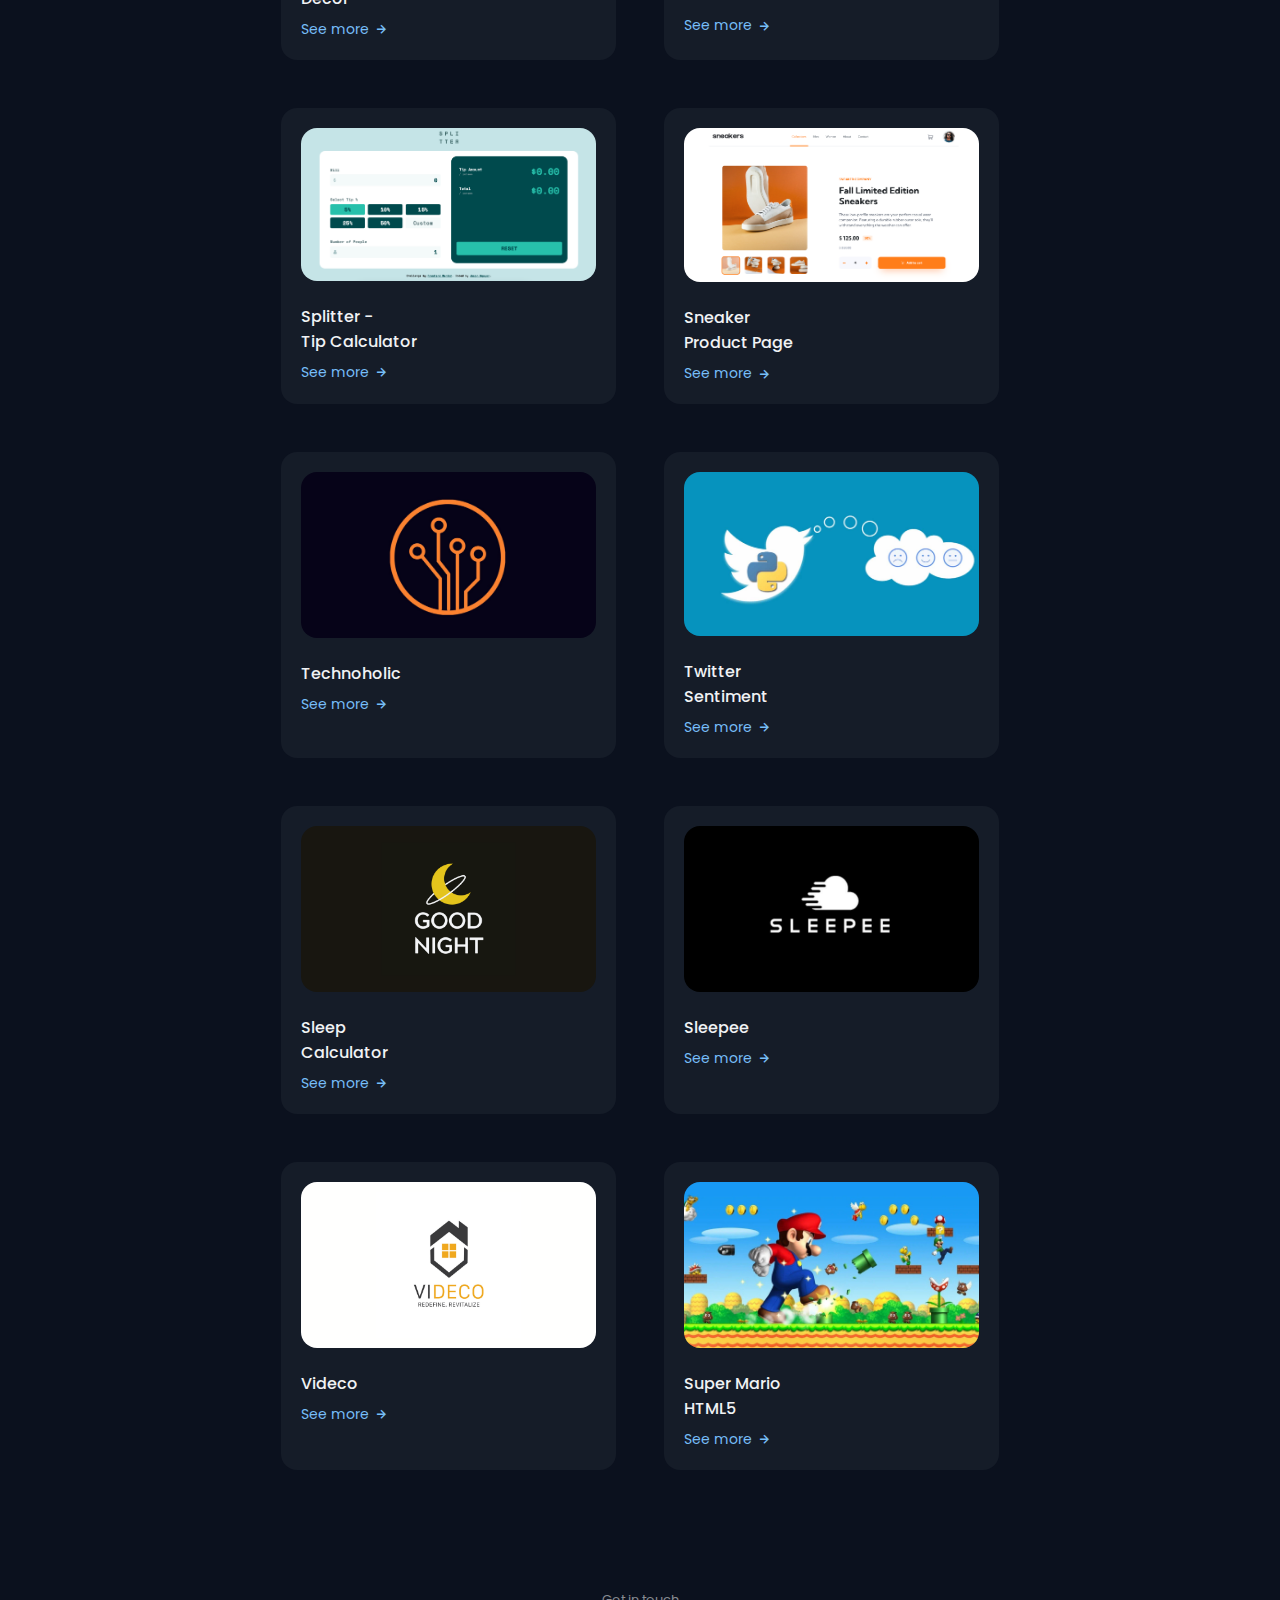
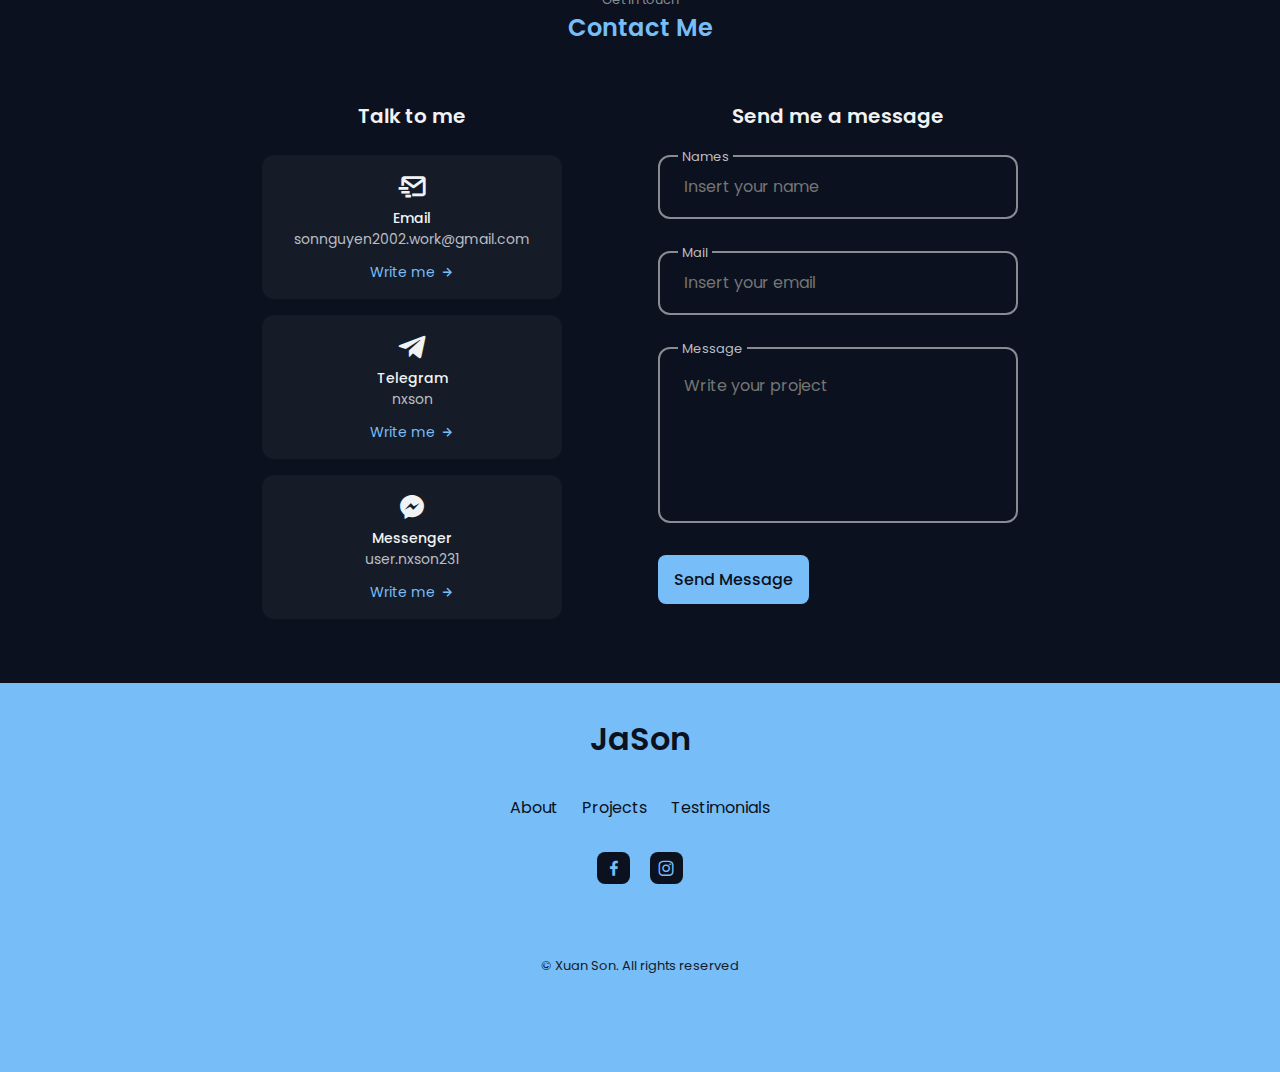
==== commit 6060e1c9: "Update index.html" ====
--- a/index.html
+++ b/index.html
@@ -126,7 +126,7 @@
                         <div class="about__box">
                             <i class='bx bx-award about__icon'></i>
                             <h3 class="about__title">Experience</h3>
-                            <span class="about__subtitle">4 + Years Working</span>
+                            <span class="about__subtitle">4+ Years</span>
                         </div>
 
                         <div class="about__box">
@@ -137,8 +137,8 @@
 
                         <div class="about__box">
                             <i class='bx bx-certification about__icon'></i>
-                            <h3 class="about__title">Certificates</h3>
-                            <span class="about__subtitle">5</span>
+                            <h3 class="about__title">Courses</h3>
+                            <span class="about__subtitle">3</span>
                         </div>
                     </div>
 
@@ -245,11 +245,11 @@
                                     <h3 class="skills__name">Python</h3>
                                     <span class="skills__level">Basic</span>
                                 </div>
-                            </div>                          
+                            </div>
                         </div>
 
                         <div class="skills__group">
-                             <div class="skills__data">
+                            <div class="skills__data">
                                 <i class='bx bxs-badge-check'></i>
 
                                 <div>
@@ -260,9 +260,9 @@
                         </div>
 
                         <div class="skills__group">
-                            
-
-                            
+
+
+
                         </div>
                     </div>
                 </div>
@@ -617,6 +617,7 @@
             </div>
         </section>
 -->
+
         <!--=============== WORK ===============-->
         <section class="work section" id="work">
             <span class="section__subtitle">My Portfolio</span>
@@ -630,6 +631,51 @@
             </div>
 
             <div class="work__container container grid">
+
+                <!-- Project -->
+
+                <div class="work__card mix brand web">
+                    <img src="assets/img/project/studio23.jpg" alt="" class="work__img">
+                    <h3 class="work__title">Studio 23</h3>
+
+                    <span class="services__button">
+                        See more <i class='bx bx-right-arrow-alt services__icon'></i>
+                    </span>
+
+                    <div class="services__modal">
+                        <div class="services__modal-content">
+                            <i class='bx bx-x services__modal-close'></i>
+
+                            <h3 class="services__modal-title">Studio 23 (Since 2023)</h3>
+                            <p class="services__modal-description">
+                                A POD design studio working with local artists and students to create designs and
+                                distribute them online.
+                                <br>Supporting local artists and bringing recognition to their work has always
+                                been on my checklist.
+                            </p>
+
+                            <ul class="services__modal-list">
+                                <li class="services__modal-item">
+                                    <i class='bx bx-bullseye services__modal-icon'></i>
+                                    <p class="services__modal-info">
+                                        This passionate project equipped me with digital marketing, interpersonal
+                                        communication, and business management.
+                                    </p>
+                                </li>
+
+                                <li class="services__modal-item">
+                                    <i class='bx bxl-etsy services__modal-icon'></i>
+                                    <p class="services__modal-info">
+                                        <a href="https://www.etsy.com/shop/stu23dio/?etsrc=sdt">Etsy</a>
+                                    </p>
+                                </li>
+
+
+                            </ul>
+                        </div>
+                    </div>
+                </div>
+
 
                 <!-- Project -->
 
@@ -1156,7 +1202,7 @@
                         <div class="contact__card">
                             <i class='bx bx-mail-send contact__card-icon'></i>
                             <h3 class="contact__card-title">Email</h3>
-                            <span class="contact__card-data">jasonnguyen231.work@gmail.com</span>
+                            <span class="contact__card-data">sonnguyen2002.work@gmail.com</span>
 
                             <!-- Insert your original email -->
                             <a href="mailto:jasonnguyen231.work@gmail.com" target="_blank" class="contact__button">
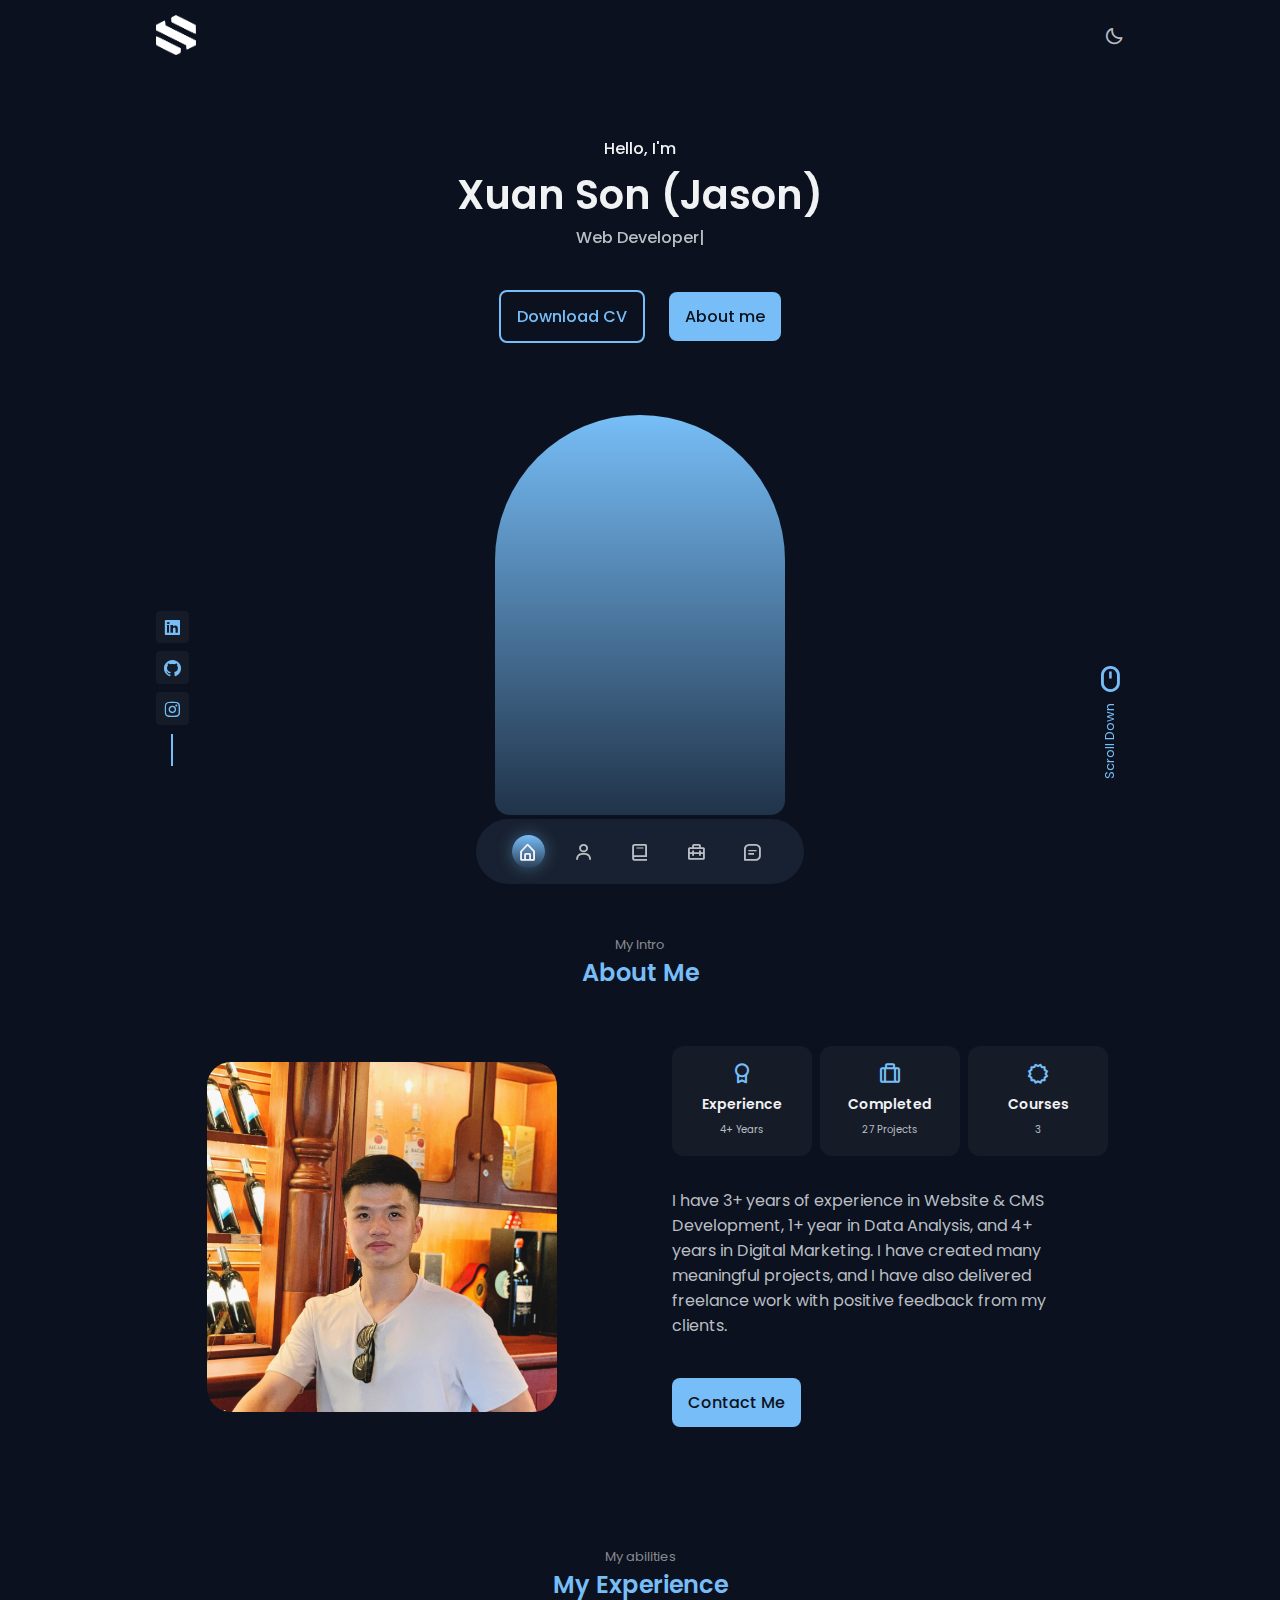
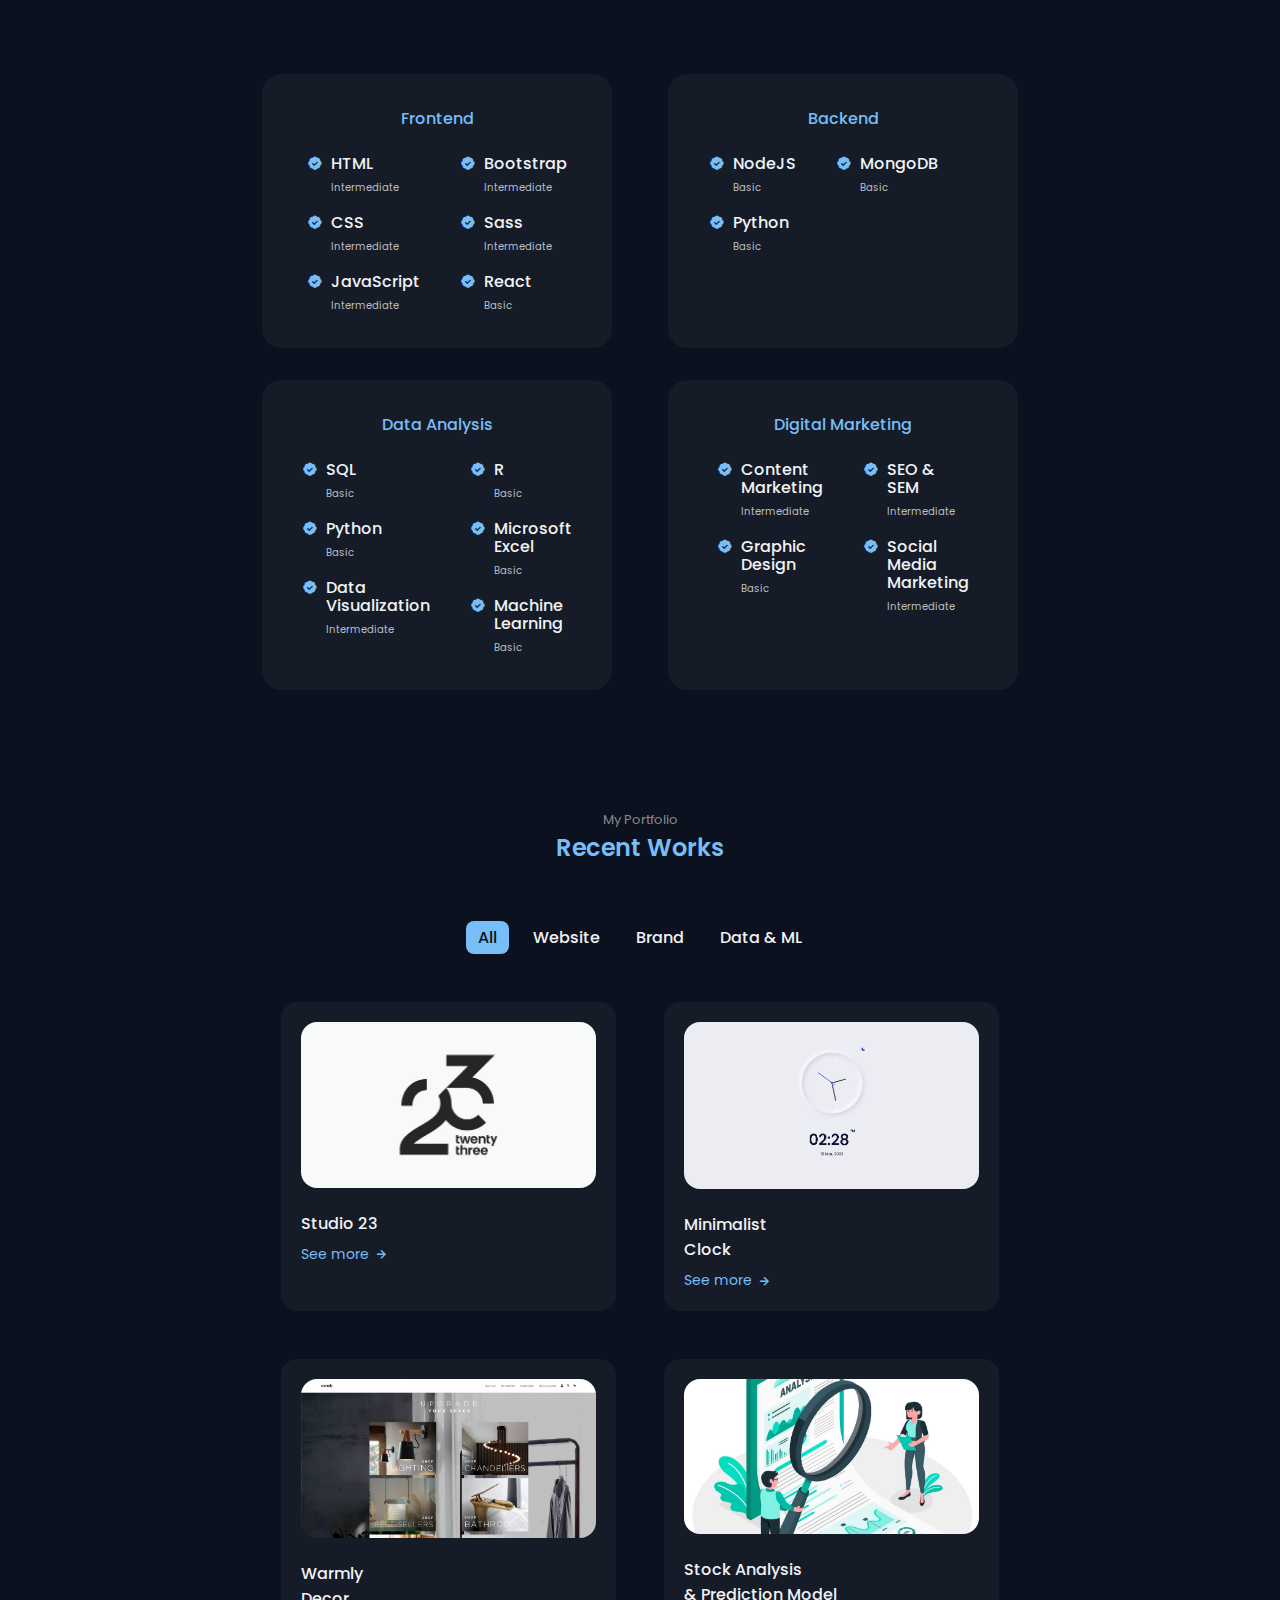
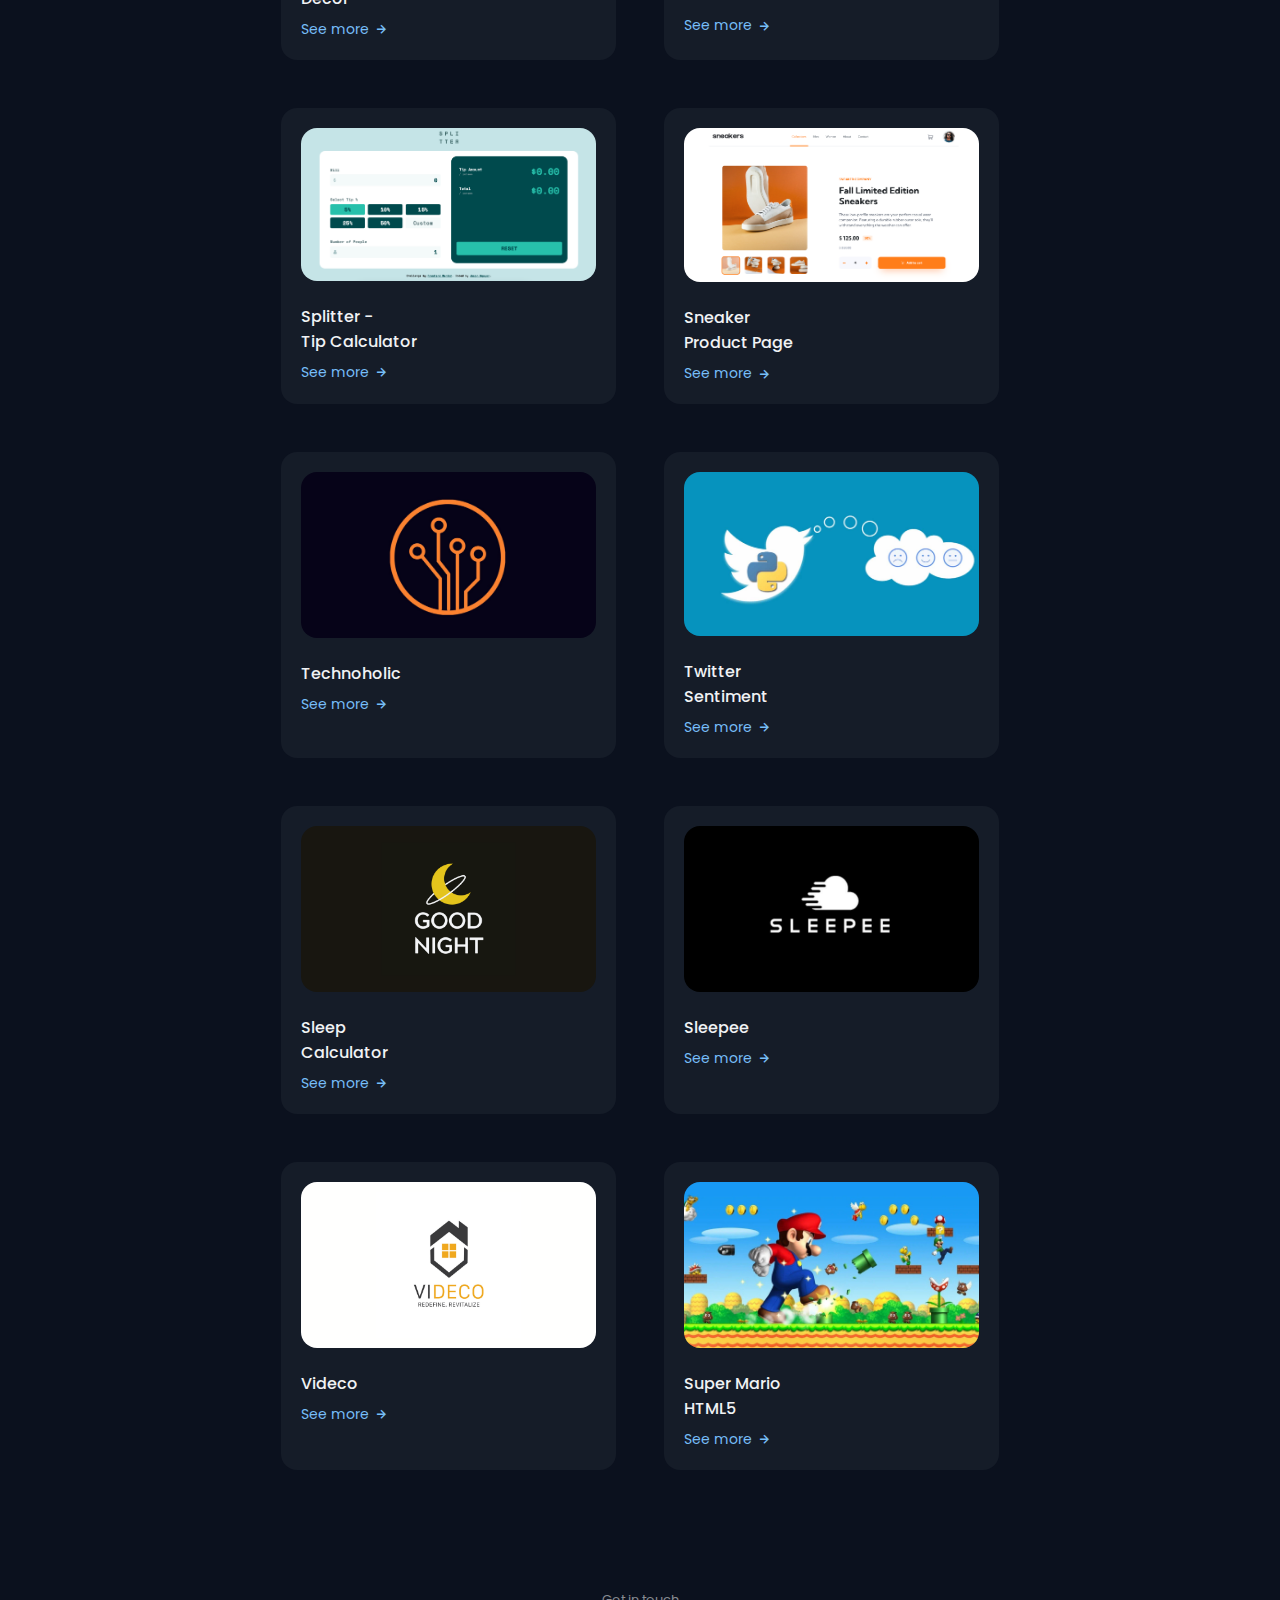
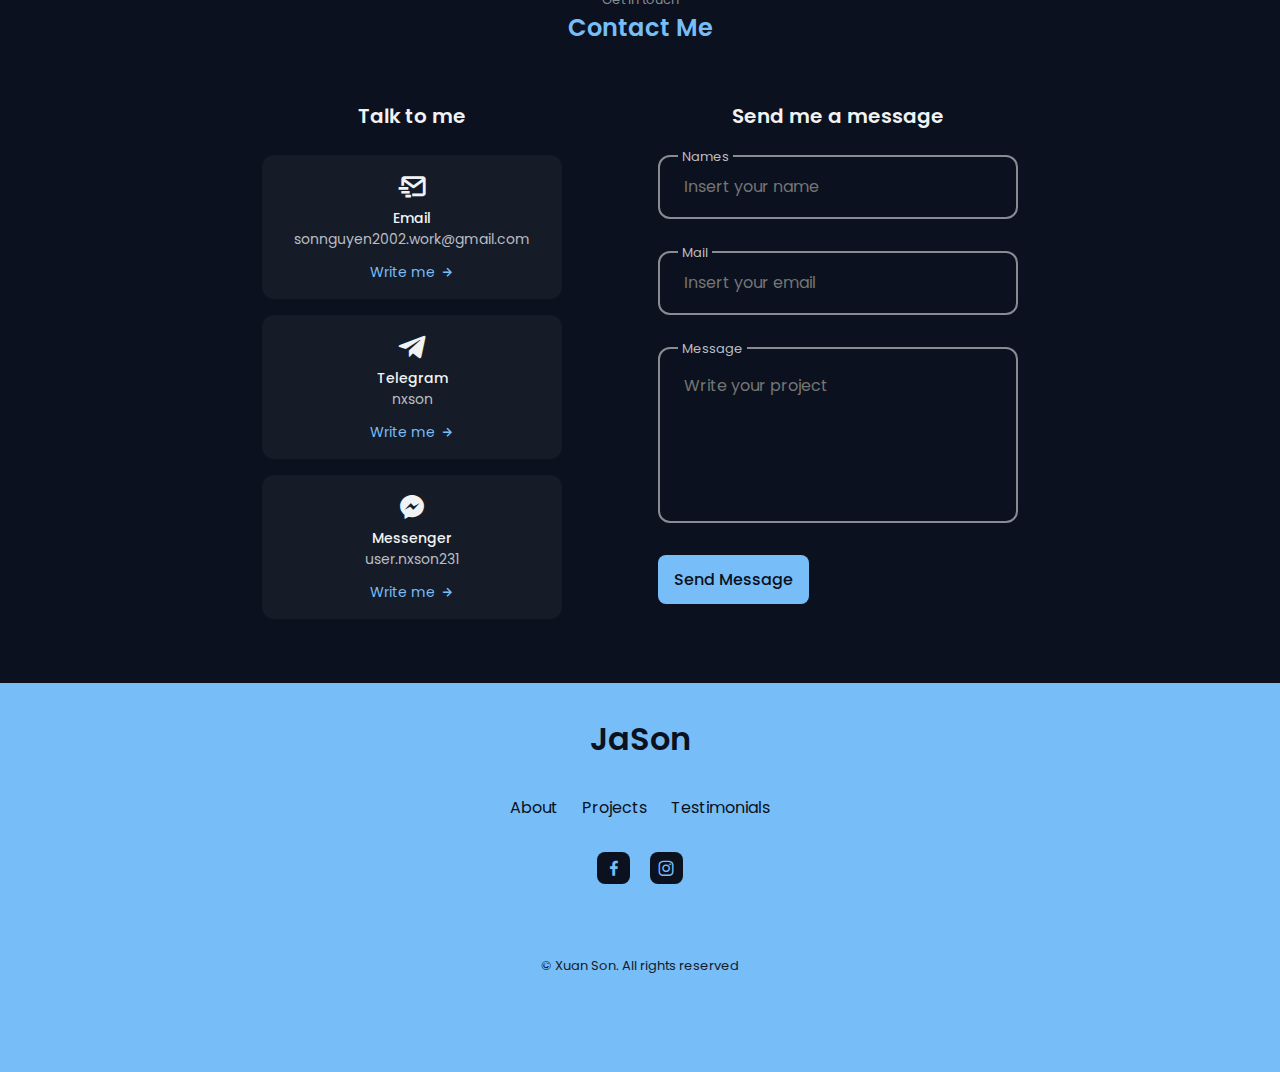
==== commit 4e44d944: "Update index.html" ====
--- a/index.html
+++ b/index.html
@@ -81,7 +81,7 @@
 
                     <div class=" home__buttons">
                             <!-- Insert your CV -->
-                            <a download="" href="assets/pdf/CV.pdf" class="button button--ghost">
+                            <a download="" href="assets/pdf/CV - Xuan Son Nguyen.pdf" class="button button--ghost">
                                 Download CV
                             </a>
                             <a href="#about" class="button">About me</a>
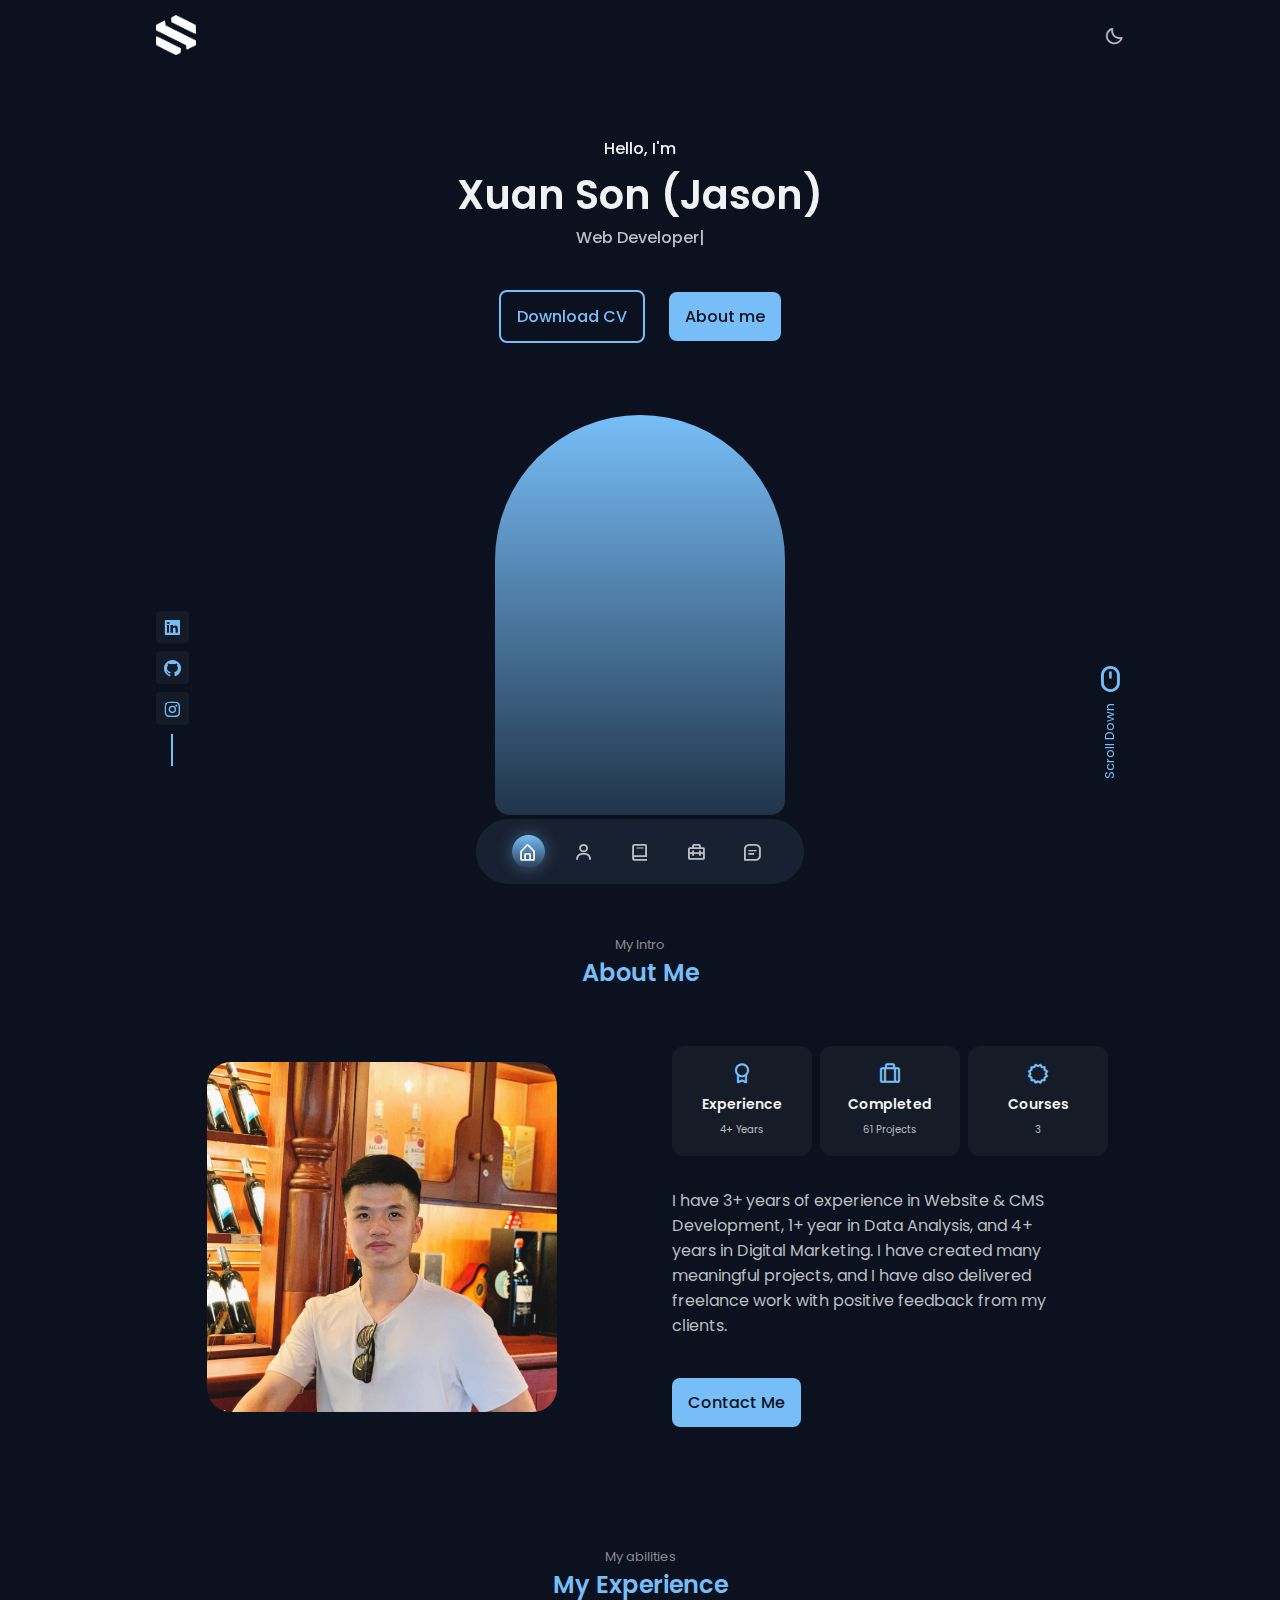
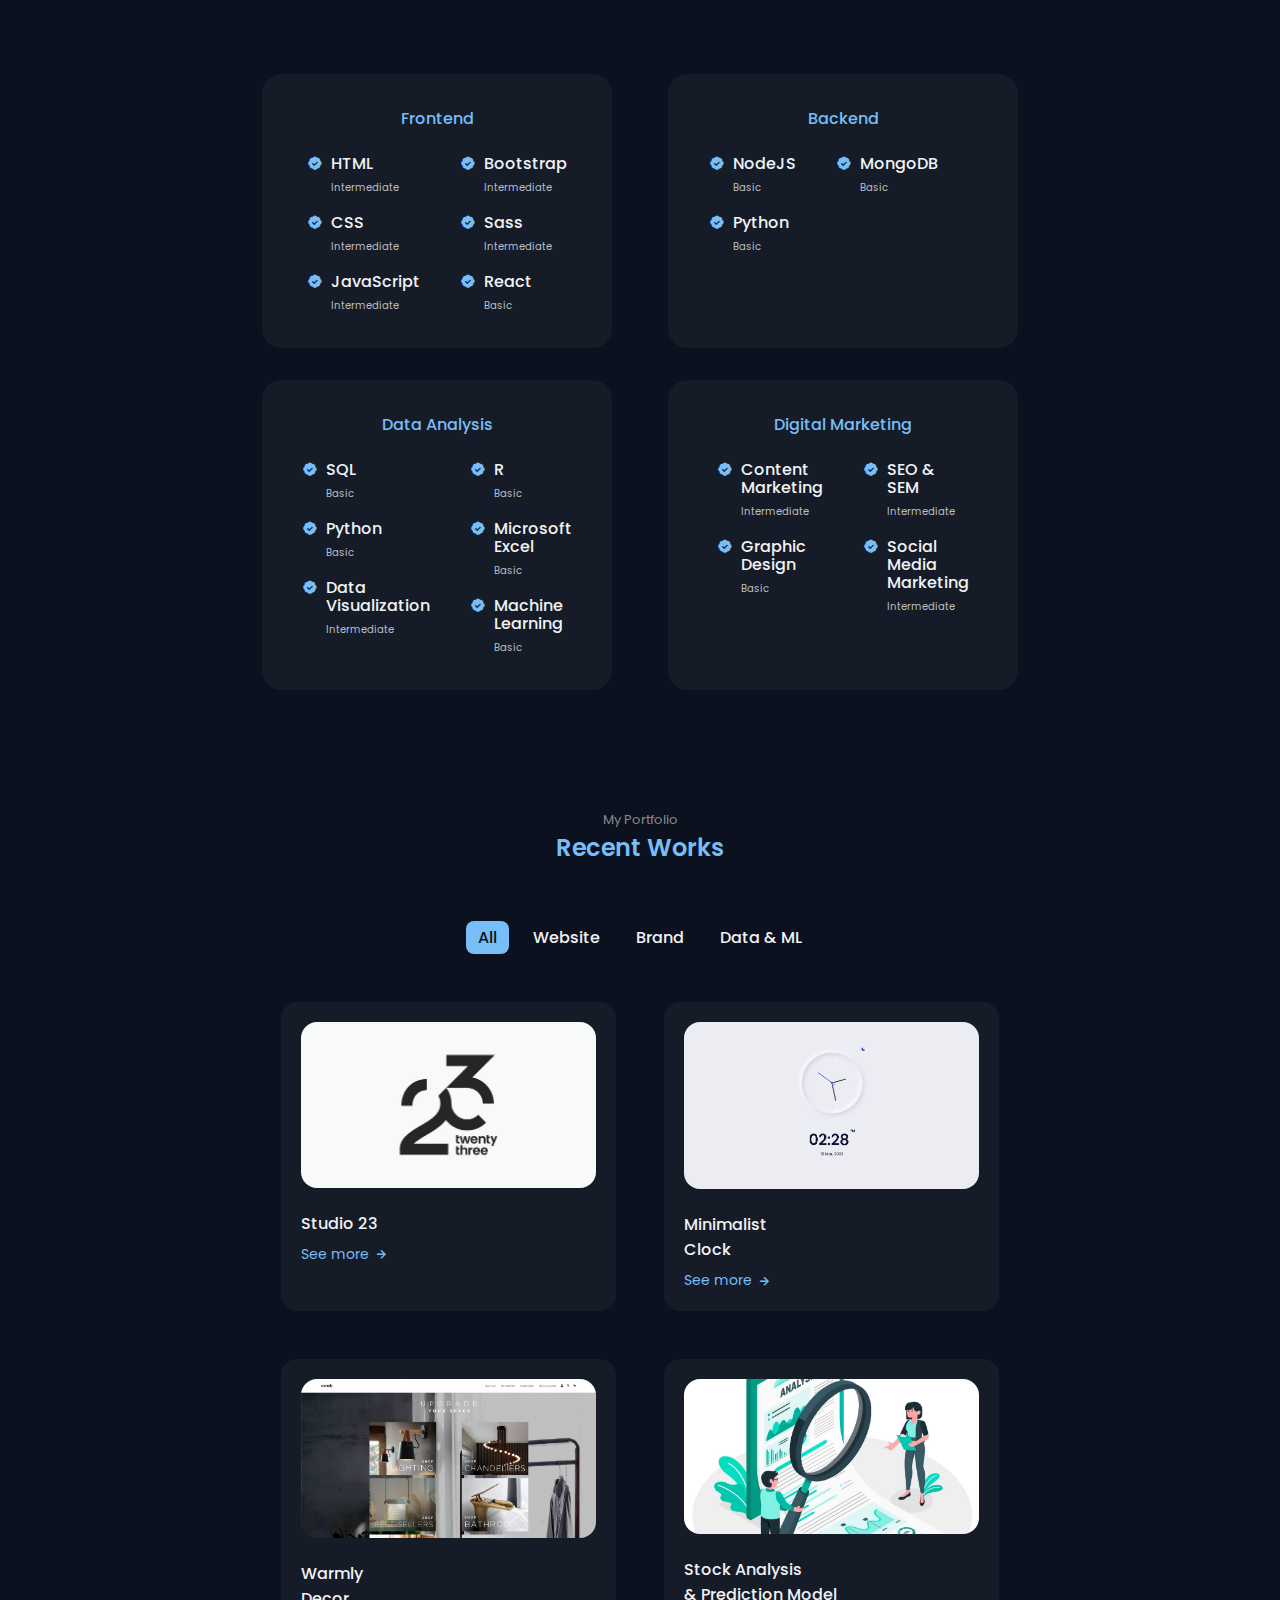
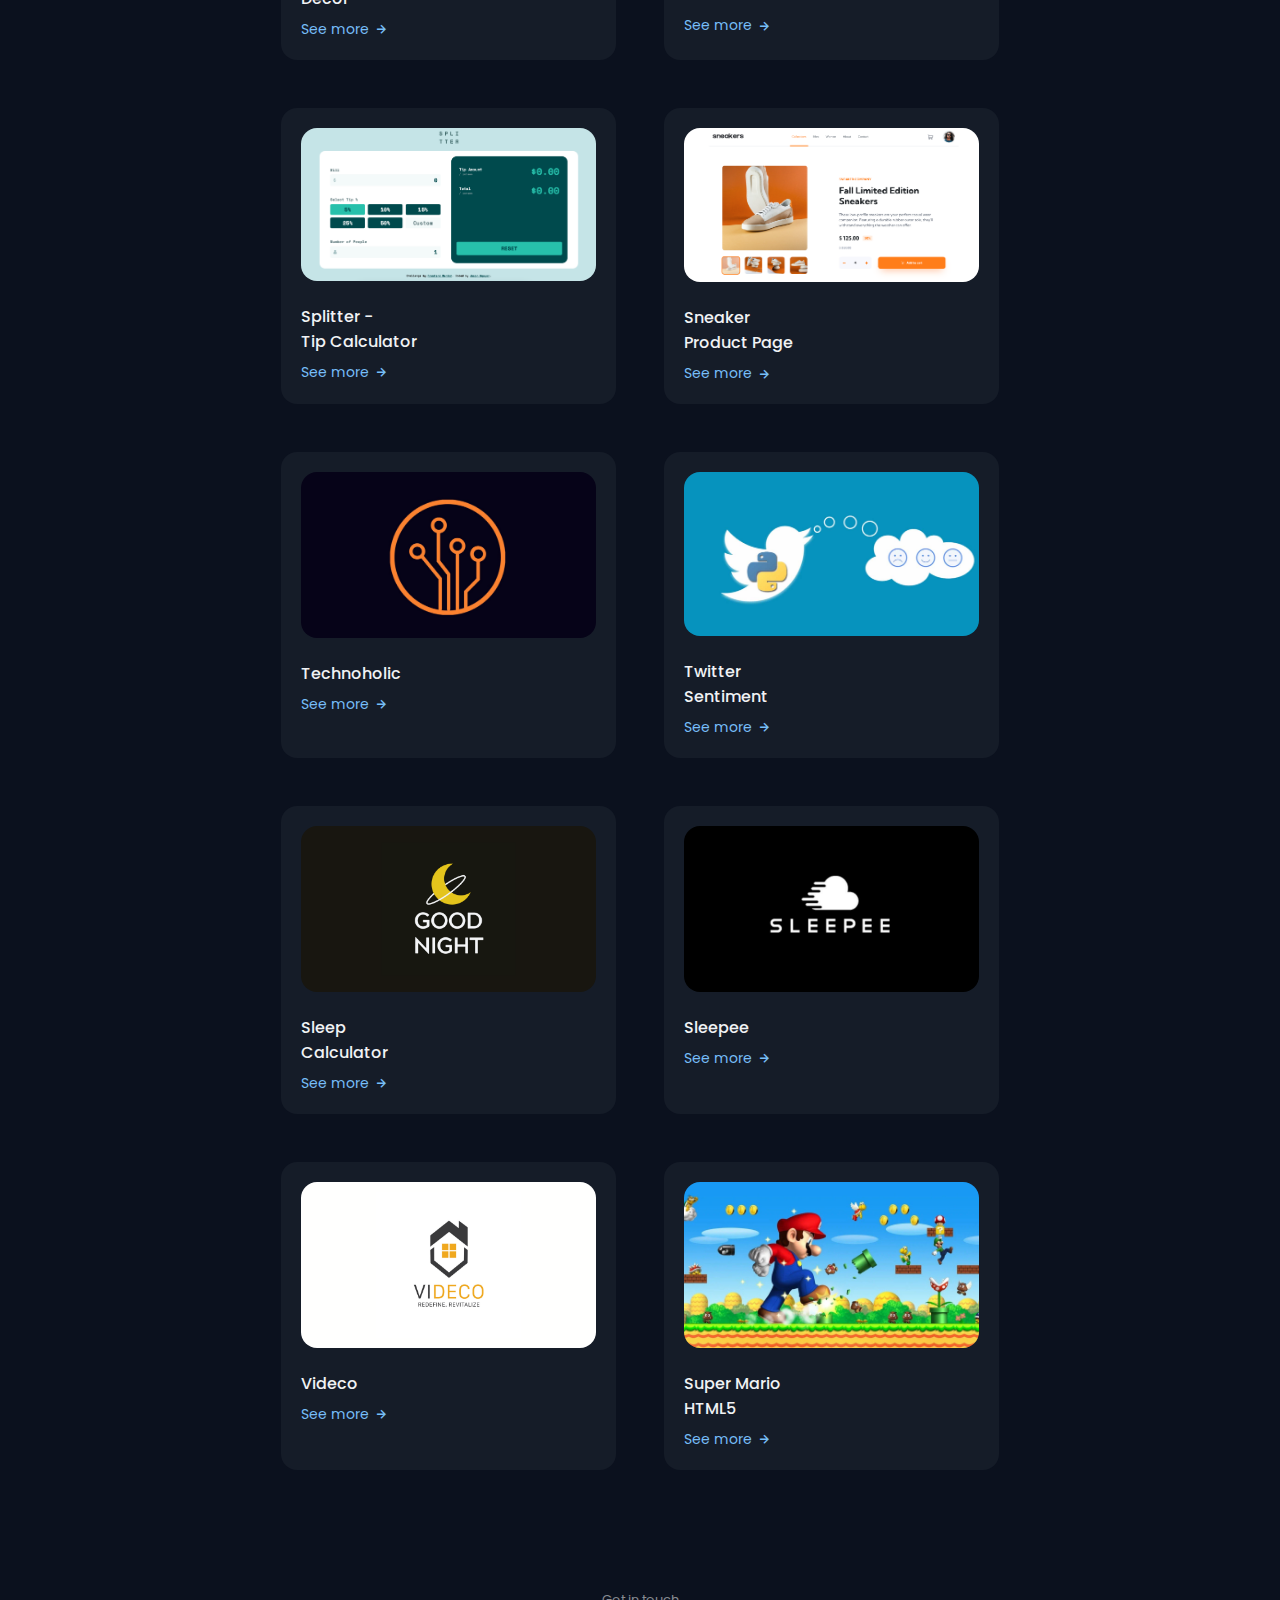
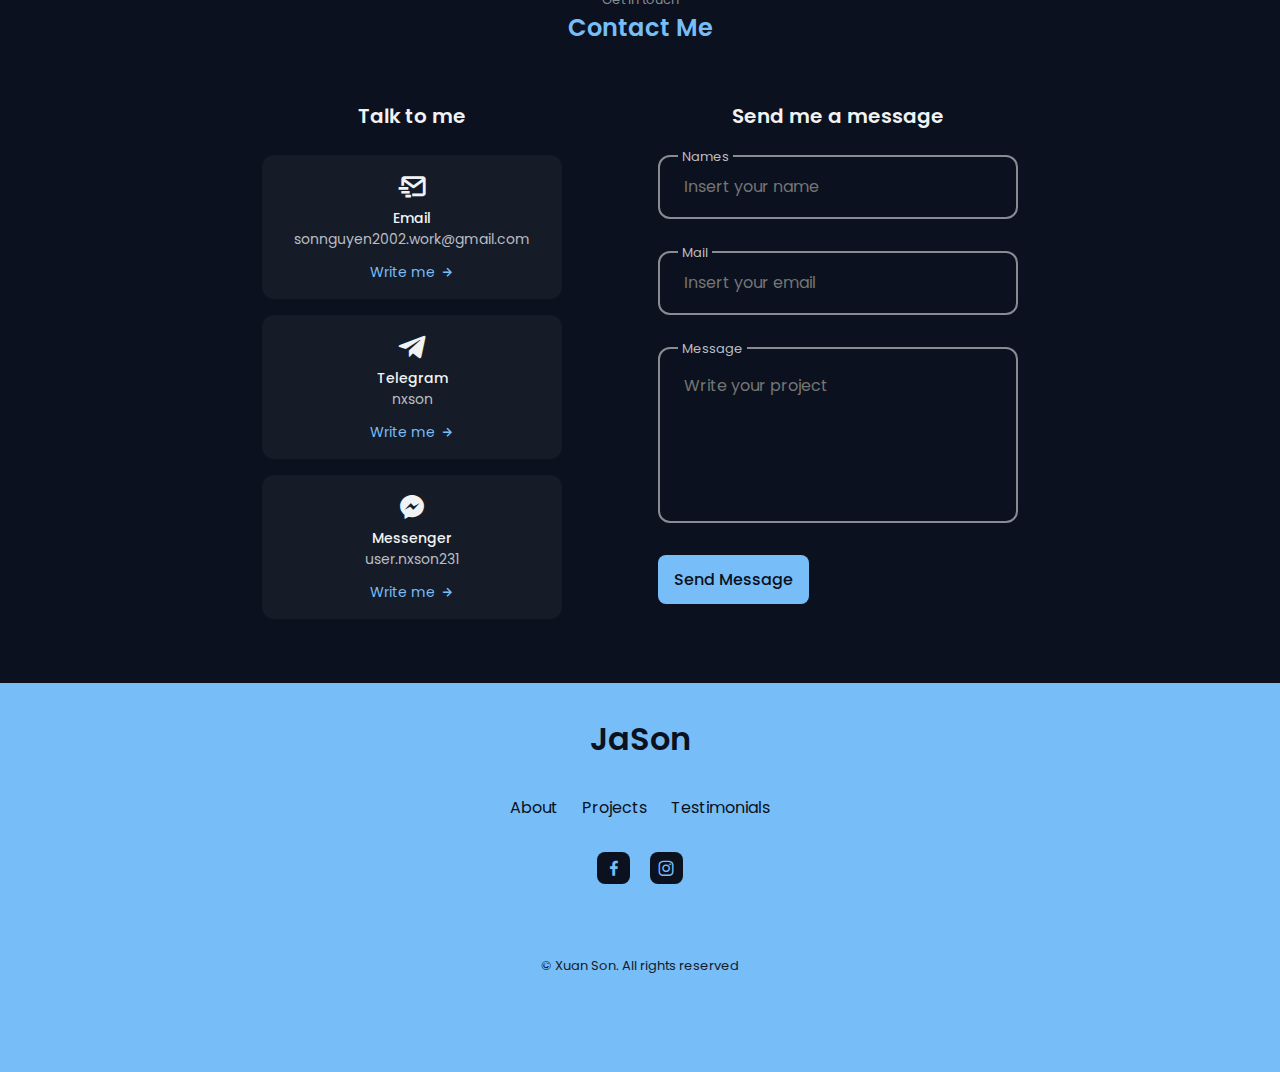
==== commit eb224f4c: "Update index.html" ====
--- a/index.html
+++ b/index.html
@@ -81,7 +81,7 @@
 
                     <div class=" home__buttons">
                             <!-- Insert your CV -->
-                            <a download="" href="assets/pdf/CV - Xuan Son Nguyen.pdf" class="button button--ghost">
+                            <a download="CV.pdf" href="assets/pdf/CV.pdf" class="button button--ghost">
                                 Download CV
                             </a>
                             <a href="#about" class="button">About me</a>
@@ -132,7 +132,7 @@
                         <div class="about__box">
                             <i class='bx bx-briefcase-alt about__icon'></i>
                             <h3 class="about__title">Completed</h3>
-                            <span class="about__subtitle">27 Projects</span>
+                            <span class="about__subtitle">61 Projects</span>
                         </div>
 
                         <div class="about__box">
